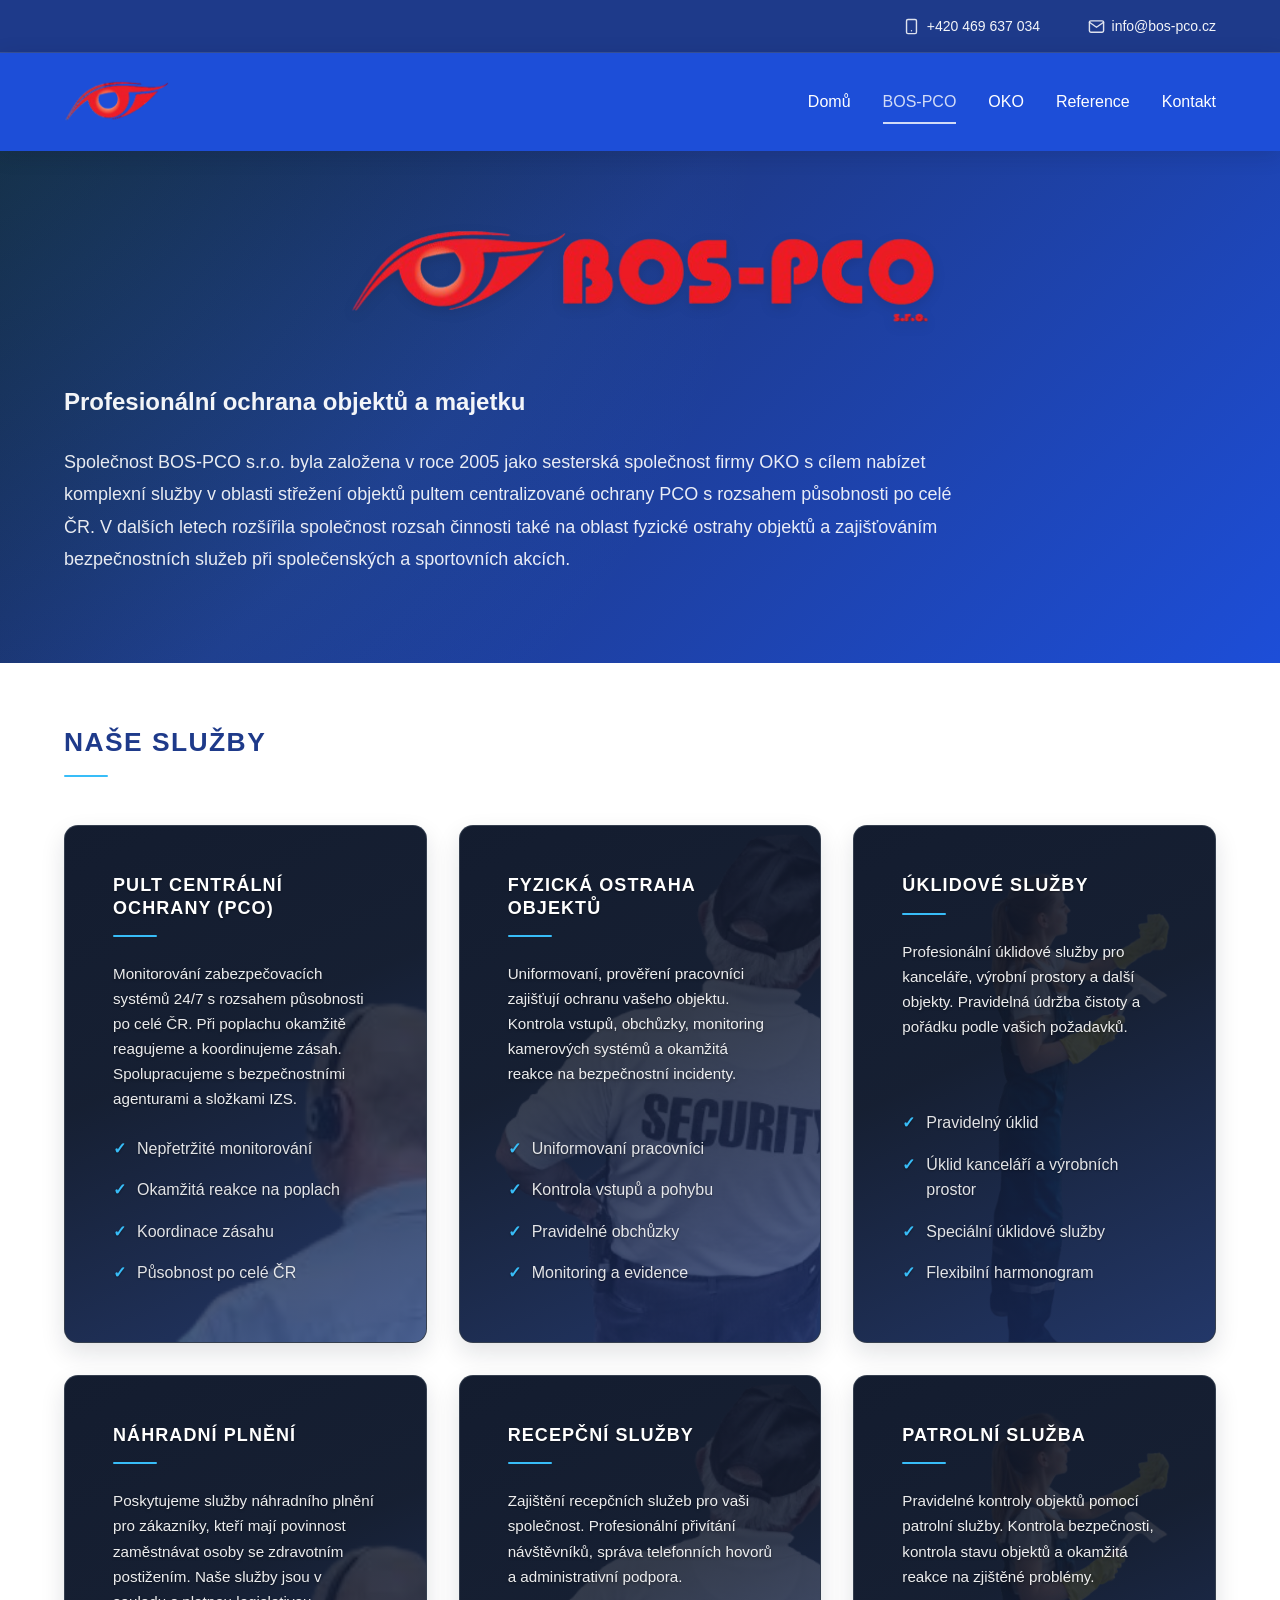
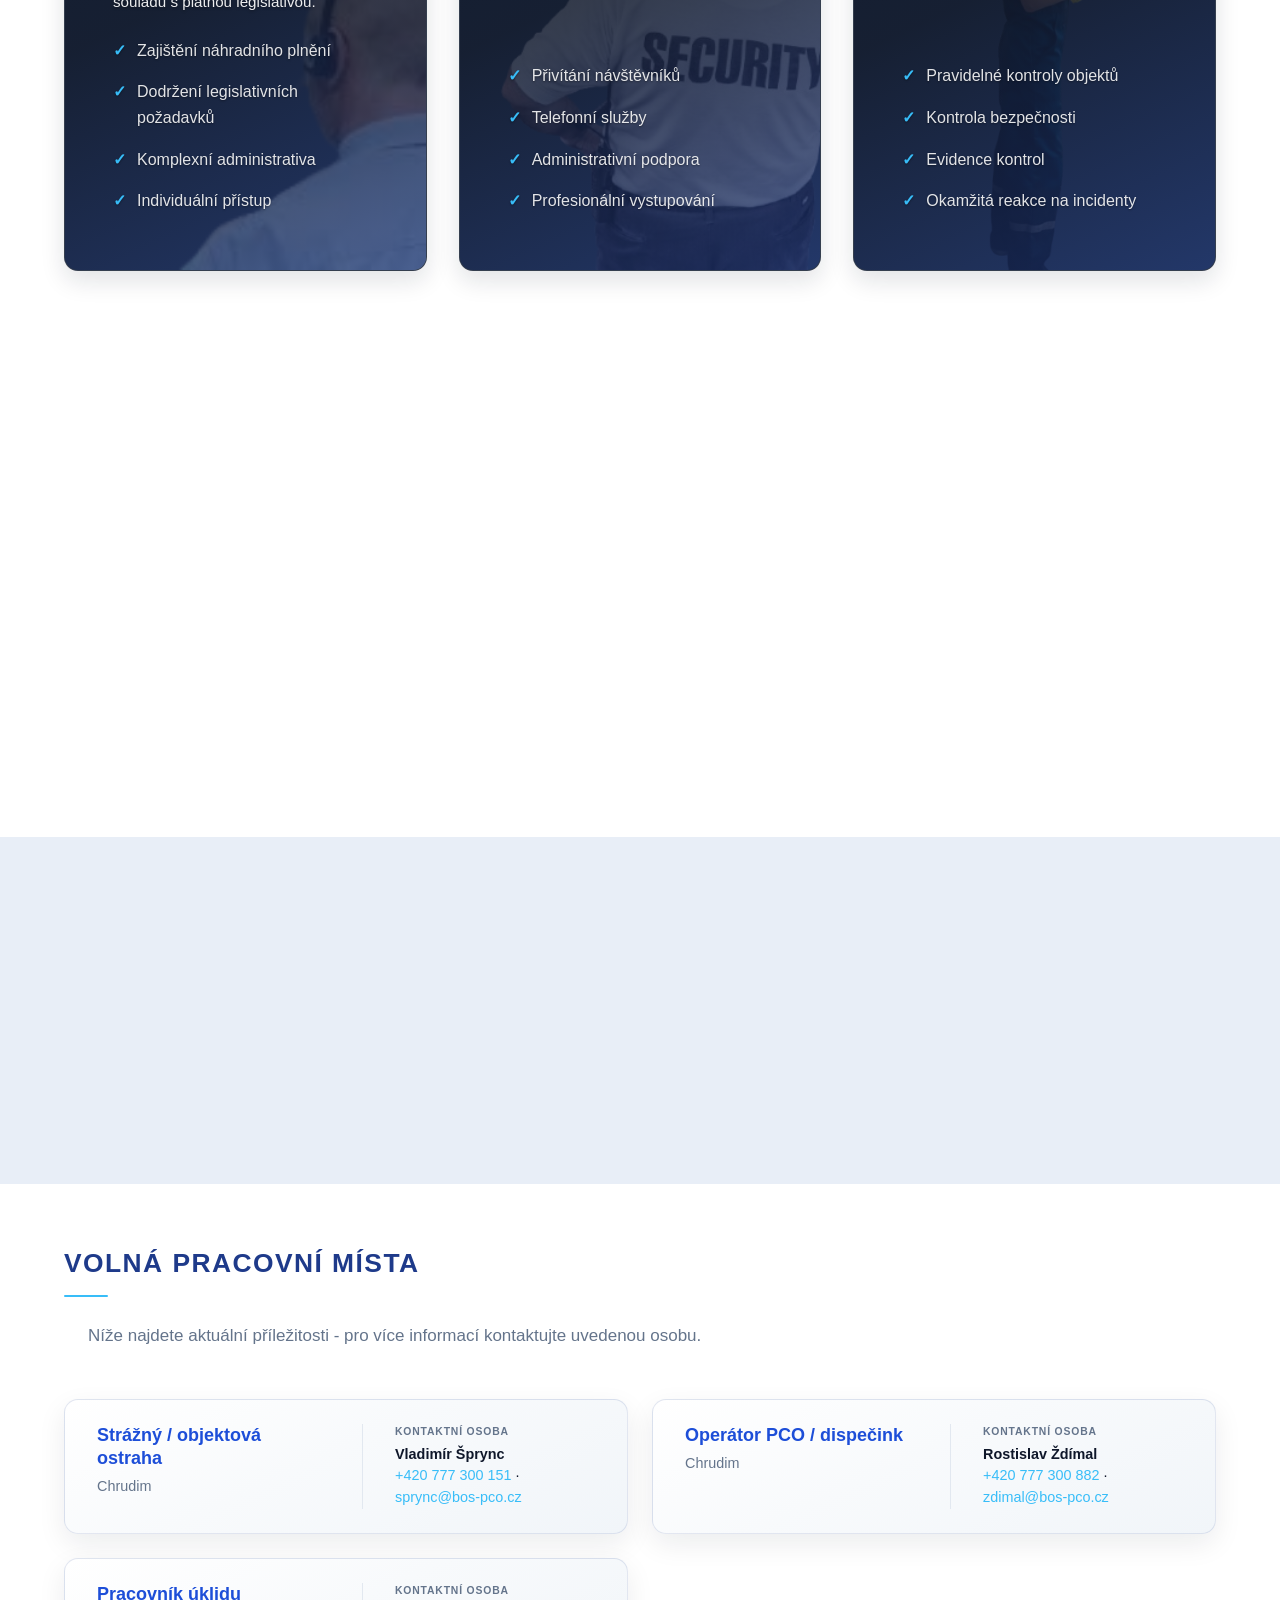
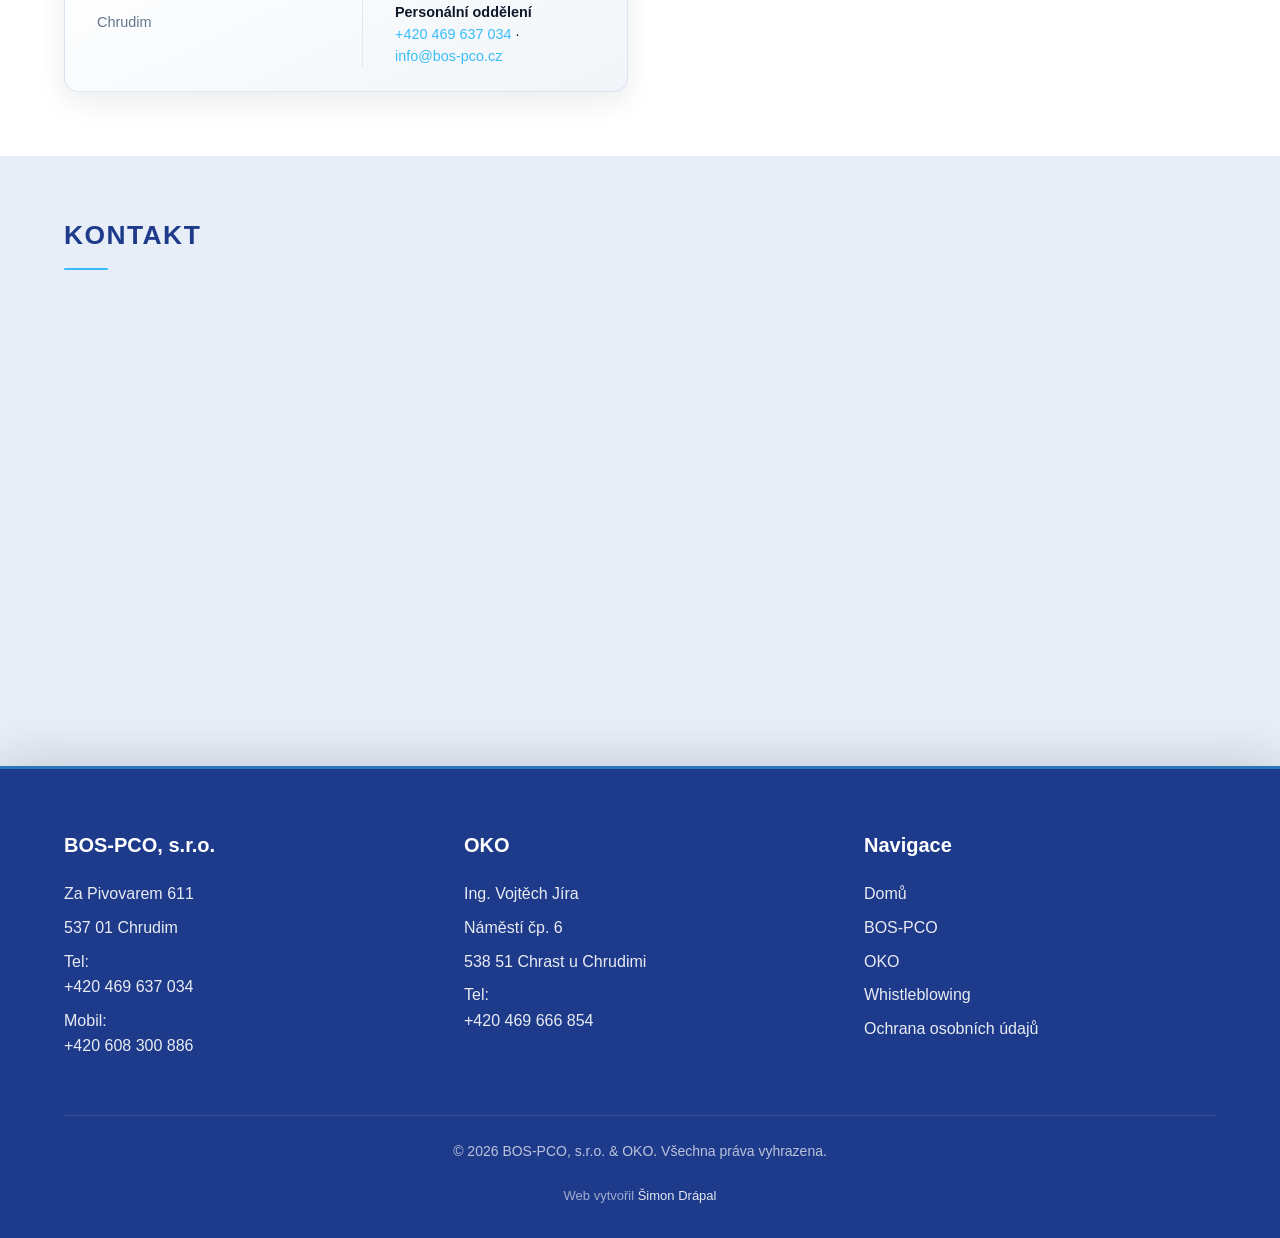
==== bos-pco.html @ f4b41d79 "hero sekce na hlavní stránce + služby s obrázky na pozadí + funkční tlačítko další u referencí + cel" ====
<!DOCTYPE html>
<html lang="cs">
<head>
    <meta charset="UTF-8">
    <meta name="viewport" content="width=device-width, initial-scale=1.0">
    <meta name="description" content="BOS-PCO poskytuje služby pultu centrální ochrany (PCO), fyzickou ostrahu objektů a komplexní zabezpečení budov. Profesionální ochrana majetku 24/7 v Chrudimi a okolí.">
    <meta name="keywords" content="pult centrální ochrany, PCO, fyzická ostraha objektů, zabezpečení budov, ochrana majetku, Chrudim, PCOnline">
    <title>BOS-PCO, s.r.o. | Pult centrální ochrany a fyzická ostraha objektů</title>
    <link rel="stylesheet" href="css/style.css">
    <style>
        /* Prevent FOUC - hide animated elements immediately */
        .service-card, .feature-card, .contact-card, .tech-item,
        .licence-card, .contact-method, .person-card, .hours-card,
        .cta-card, .teamviewer-box, .pconline-login,
        .opening-hours, .note-box, .job-card,
        h2:not(.footer h2):not(.footer-column h2),
        h3:not(.footer h3):not(.footer-column h3),
        .hero-text, .page-intro, .licence-intro, .tech-intro, .pconline-intro, .jobs-intro {
            opacity: 0;
            transform: translateY(20px);
        }
    </style>
</head>
<body class="page-bos-pco">
    <div class="top-contact-bar" id="topContactBar">
        <div class="container">
            <div class="top-contact-bar__inner">
                <a href="tel:+420469637034" class="top-contact-bar__link">
                    <svg class="top-contact-bar__svg" width="17" height="17" viewBox="0 0 24 24" fill="none" stroke="currentColor" stroke-width="2" stroke-linecap="round" stroke-linejoin="round" aria-hidden="true">
                        <rect x="5" y="2" width="14" height="20" rx="2" ry="2"/>
                        <line x1="12" y1="18" x2="12.01" y2="18"/>
                    </svg>
                    <span>+420 469 637 034</span>
                </a>
                <a href="mailto:info@bos-pco.cz" class="top-contact-bar__link">
                    <svg class="top-contact-bar__svg" width="17" height="17" viewBox="0 0 24 24" fill="none" stroke="currentColor" stroke-width="2" stroke-linecap="round" stroke-linejoin="round" aria-hidden="true">
                        <path d="M4 4h16c1.1 0 2 .9 2 2v12c0 1.1-.9 2-2 2H4c-1.1 0-2-.9-2-2V6c0-1.1.9-2 2-2z"/>
                        <polyline points="22,6 12,13 2,6"/>
                    </svg>
                    <span>info@bos-pco.cz</span>
                </a>
            </div>
        </div>
    </div>
    <header class="header">
        <div class="container">
            <div class="header-content">
                <a href="index.html" class="logo">
                    <img src="img/oko.png" alt="OKO" class="logo-img">
                    <!-- <span class="logo-text">BOS-PCO & OKO</span> -->
                </a>
                <button class="menu-toggle" aria-label="Menu" id="menuToggle">
                    <span></span>
                    <span></span>
                    <span></span>
                </button>
                <nav class="nav" id="mainNav">
                    <a href="index.html" class="nav-link">Domů</a>
                    <a href="bos-pco.html" class="nav-link active">BOS-PCO</a>
                    <a href="oko.html" class="nav-link">OKO</a>
                    <a href="reference.html" class="nav-link">Reference</a>
                    <a href="kontakt.html" class="nav-link">Kontakt</a>
                </nav>
            </div>
        </div>
    </header>

    <main>
        <section class="page-hero hero-bos">
            <div class="container">
                <div class="hero-logos">
                    <img src="img/bos_pco_logo.png" alt="BOS-PCO, s.r.o." class="hero-logo">
                </div>
                <p class="page-subtitle">Profesionální ochrana objektů a majetku</p>
                <p class="page-intro">
                    Společnost BOS-PCO s.r.o. byla založena v roce 2005 jako sesterská 
                    společnost firmy OKO s cílem nabízet komplexní služby v oblasti střežení 
                    objektů pultem centralizované ochrany PCO s rozsahem působnosti po celé ČR. 
                    V dalších letech rozšířila společnost rozsah činnosti také na oblast fyzické 
                    ostrahy objektů a zajišťováním bezpečnostních služeb při společenských 
                    a sportovních akcích.
                </p>
            </div>
        </section>

        <section class="services-section">
            <div class="container">
                <h2>Naše služby</h2>
                <!-- Pozadí karet: vložte fotky do img/services/ podle názvů v background-image u .service-card__photo-slot -->
                <div class="services-grid">
                    <article class="service-card service-card--photo">
                        <div class="service-card__photo-slot" aria-hidden="true" style="background-image: url('img/services/pco_2.png');"></div>
                        <h3>Pult centrální ochrany (PCO)</h3>
                        <p>
                            Monitorování zabezpečovacích systémů 24/7 s rozsahem působnosti 
                            po celé ČR. Při poplachu okamžitě reagujeme a koordinujeme zásah. 
                            Spolupracujeme s bezpečnostními agenturami a složkami IZS.
                        </p>
                        <ul>
                            <li>Nepřetržité monitorování</li>
                            <li>Okamžitá reakce na poplach</li>
                            <li>Koordinace zásahu</li>
                            <li>Působnost po celé ČR</li>
                        </ul>
                    </article>

                    <article class="service-card service-card--photo">
                        <div class="service-card__photo-slot" aria-hidden="true" style="background-image: url('img/services/security_2.png');"></div>
                        <h3>Fyzická ostraha objektů</h3>
                        <p>
                            Uniformovaní, prověření pracovníci zajišťují ochranu vašeho 
                            objektu. Kontrola vstupů, obchůzky, monitoring kamerových systémů 
                            a okamžitá reakce na bezpečnostní incidenty.
                        </p>
                        <ul>
                            <li>Uniformovaní pracovníci</li>
                            <li>Kontrola vstupů a pohybu</li>
                            <li>Pravidelné obchůzky</li>
                            <li>Monitoring a evidence</li>
                        </ul>
                    </article>

                    <article class="service-card service-card--photo">
                        <div class="service-card__photo-slot" aria-hidden="true" style="background-image: url('img/services/uklid.png');"></div>
                        <h3>Úklidové služby</h3>
                        <p>
                            Profesionální úklidové služby pro kanceláře, výrobní prostory 
                            a další objekty. Pravidelná údržba čistoty a pořádku podle 
                            vašich požadavků.
                        </p>
                        <ul>
                            <li>Pravidelný úklid</li>
                            <li>Úklid kanceláří a výrobních prostor</li>
                            <li>Speciální úklidové služby</li>
                            <li>Flexibilní harmonogram</li>
                        </ul>
                    </article>

                    <article class="service-card service-card--photo">
                        <div class="service-card__photo-slot" aria-hidden="true" style="background-image: url('img/services/pco_2.png');"></div>
                        <h3>Náhradní plnění</h3>
                        <p>
                            Poskytujeme služby náhradního plnění pro zákazníky, kteří mají 
                            povinnost zaměstnávat osoby se zdravotním postižením. Naše služby 
                            jsou v souladu s platnou legislativou.
                        </p>
                        <ul>
                            <li>Zajištění náhradního plnění</li>
                            <li>Dodržení legislativních požadavků</li>
                            <li>Komplexní administrativa</li>
                            <li>Individuální přístup</li>
                        </ul>
                    </article>


                    <article class="service-card service-card--photo">
                        <div class="service-card__photo-slot" aria-hidden="true" style="background-image: url('img/services/security_2.png');"></div>
                        <h3>Recepční služby</h3>
                        <p>
                            Zajištění recepčních služeb pro vaši společnost. Profesionální 
                            přivítání návštěvníků, správa telefonních hovorů a administrativní 
                            podpora.
                        </p>
                        <ul>
                            <li>Přivítání návštěvníků</li>
                            <li>Telefonní služby</li>
                            <li>Administrativní podpora</li>
                            <li>Profesionální vystupování</li>
                        </ul>
                    </article>

                    <article class="service-card service-card--photo">
                        <div class="service-card__photo-slot" aria-hidden="true" style="background-image: url('img/services/uklid.png');"></div>
                        <h3>Patrolní služba</h3>
                        <p>
                            Pravidelné kontroly objektů pomocí patrolní služby. Kontrola 
                            bezpečnosti, kontrola stavu objektů a okamžitá reakce na 
                            zjištěné problémy.
                        </p>
                        <ul>
                            <li>Pravidelné kontroly objektů</li>
                            <li>Kontrola bezpečnosti</li>
                            <li>Evidence kontrol</li>
                            <li>Okamžitá reakce na incidenty</li>
                        </ul>
                    </article>

                    <article class="service-card service-card--photo">
                        <div class="service-card__photo-slot" aria-hidden="true" style="background-image: url('img/services/pco_2.png');"></div>
                        <h3>Zabezpečení akcí</h3>
                        <p>
                            Zajišťování bezpečnostních služeb při společenských, sportovních 
                            a jiných akcích. Profesionální ochrana účastníků a zajištění 
                            bezpečného průběhu akce.
                        </p>
                        <ul>
                            <li>Společenské akce</li>
                            <li>Sportovní akce</li>
                            <li>Kontrola vstupů</li>
                            <li>Koordinace s organizátory</li>
                        </ul>
                    </article>
                </div>
            </div>
        </section>

        <section class="pconline-section pconline-section--compact">
            <div class="container">
                <div class="pconline-content">
                    <h2>PCOnline</h2>
                    <p class="pconline-intro">
                        Pro smluvní klienty nabízíme webový přístup ke stavu objektu a historii událostí.
                        Přístupové údaje vám zřídíme na vyžádání.
                    </p>

                    <div class="pconline-login">
                        <div class="login-button-wrapper">
                            <a href="https://www.simsweb.eu/simsweb/BOS" target="_blank" rel="noopener noreferrer" class="login-btn">
                                <span class="login-icon">🔐</span>
                                <span class="login-text">
                                    <strong>Přihlásit se do PCOnline</strong>
                                    <small>Webová aplikace</small>
                                </span>
                            </a>
                        </div>
                    </div>
                </div>
            </div>
        </section>

        <section class="jobs-section" id="volna-mista">
            <div class="container">
                <h2>Volná pracovní místa</h2>
                <p class="jobs-intro">
                    Níže najdete aktuální příležitosti - pro více informací kontaktujte uvedenou osobu.
                </p>
                <div class="jobs-grid">
                    <article class="job-card">
                        <div class="job-card__split">
                            <div class="job-card__cell job-card__cell--title">
                                <h3>Strážný / objektová ostraha</h3>
                                <p class="job-card__location">Chrudim</p>
                            </div>
                            <div class="job-card__cell job-card__cell--contact">
                                <span class="job-label">Kontaktní osoba</span>
                                <div class="job-value job-value--compact">
                                    <span class="job-contact-name">Vladimír Šprync</span><br>
                                    <a href="tel:+420777300151">+420 777 300 151</a> · <a href="mailto:sprync@bos-pco.cz">sprync@bos-pco.cz</a>
                                </div>
                            </div>
                        </div>
                    </article>
                    <article class="job-card">
                        <div class="job-card__split">
                            <div class="job-card__cell job-card__cell--title">
                                <h3>Operátor PCO / dispečink</h3>
                                <p class="job-card__location">Chrudim</p>
                            </div>
                            <div class="job-card__cell job-card__cell--contact">
                                <span class="job-label">Kontaktní osoba</span>
                                <div class="job-value job-value--compact">
                                    <span class="job-contact-name">Rostislav Ždímal</span><br>
                                    <a href="tel:+420777300882">+420 777 300 882</a> · <a href="mailto:zdimal@bos-pco.cz">zdimal@bos-pco.cz</a>
                                </div>
                            </div>
                        </div>
                    </article>
                    <article class="job-card">
                        <div class="job-card__split">
                            <div class="job-card__cell job-card__cell--title">
                                <h3>Pracovník úklidu</h3>
                                <p class="job-card__location">Chrudim</p>
                            </div>
                            <div class="job-card__cell job-card__cell--contact">
                                <span class="job-label">Kontaktní osoba</span>
                                <div class="job-value job-value--compact">
                                    <span class="job-contact-name">Personální oddělení</span><br>
                                    <a href="tel:+420469637034">+420 469 637 034</a> · <a href="mailto:info@bos-pco.cz">info@bos-pco.cz</a>
                                </div>
                            </div>
                        </div>
                    </article>
                </div>
            </div>
        </section>

        <section class="contact-section contact-section--alt-bg">
            <div class="container">
                <h2>Kontakt</h2>
                <div class="contact-grid">
                    <div class="contact-card">
                        <h3>BOS-PCO, s.r.o.</h3>
                        <p>Za Pivovarem 611</p>
                        <p>537 01 Chrudim</p>
                        <p><strong>Telefon:</strong> <a href="tel:+420469637034">+420 469 637 034</a></p>
                        <p><strong>Mobil:</strong> <a href="tel:+420608300886">+420 608 300 886</a></p>
                        <p><strong>Email:</strong> <a href="mailto:info@bos-pco.cz">info@bos-pco.cz</a></p>
                        <p><strong>IČO:</strong> 274 20 201</p>
                    </div>
                </div>
            </div>
        </section>
    </main>

    <footer class="footer">
        <div class="container">
            <div class="footer-content">
                <div class="footer-column">
                    <h3>BOS-PCO, s.r.o.</h3>
                    <p>Za Pivovarem 611</p>
                    <p>537 01 Chrudim</p>
                    <p>Tel: <a href="tel:+420469637034">+420 469 637 034</a></p>
                    <p>Mobil: <a href="tel:+420608300886">+420 608 300 886</a></p>
                </div>
                <div class="footer-column">
                    <h3>OKO</h3>
                    <p>Ing. Vojtěch Jíra</p>
                    <p>Náměstí čp. 6</p>
                    <p>538 51 Chrast u Chrudimi</p>
                    <p>Tel: <a href="tel:+420469666854">+420 469 666 854</a></p>
                </div>
                <div class="footer-column">
                    <h3>Navigace</h3>
                    <a href="index.html">Domů</a>
                    <a href="bos-pco.html">BOS-PCO</a>
                    <a href="oko.html">OKO</a>
                    <a href="whistleblowing.html">Whistleblowing</a>
                    <a href="ochrana-osobnich-udaju.html">Ochrana osobních údajů</a>
                </div>
            </div>
            <div class="footer-bottom">
                <p>&copy; <span id="currentYear"></span> BOS-PCO, s.r.o. & OKO. Všechna práva vyhrazena.</p>
                <p class="footer-credit">Web vytvořil <a href="https://www.linkedin.com/in/%C5%A1imon-dr%C3%A1pal-34b840349/" class="footer-credit-name" target="_blank" rel="noopener noreferrer">Šimon Drápal</a></p>
            </div>
        </div>
    </footer>

    <script src="js/main.js"></script>
</body>
</html>
---- css/style.css ----
/* ============================================
   CSS Variables
   ============================================ */
:root {
    /* Modernizovaná barevná paleta – modrá zůstává dominantní */
    --color-primary: #1d4ed8;        /* sytější moderní modrá */
    --color-primary-dark: #1e3a8a;   /* tmavší námořnická */
    --color-secondary: #38bdf8;      /* světlejší akcentní modrá */
    --color-accent: #ec2023;
    --color-accent-dark: #c81d20;

    --color-text: #0f172a;
    --color-text-light: #64748b;
    --color-bg: #ffffff;
    --color-bg-light: #e8eef7;       /* břidlicově modré sekce – ladí s kartami služeb */
    --color-border: #e2e8f0;
    /* Jednotný „editorial“ styl karet (jako služby BOS-PCO / OKO) */
    --card-border: 1px solid rgba(30, 58, 138, 0.12);
    --card-border-hover: rgba(56, 189, 248, 0.4);
    --card-surface: linear-gradient(155deg, #ffffff 0%, #f8fafc 45%, #f1f5f9 100%);
    --card-shadow: 0 10px 28px rgba(15, 23, 42, 0.08);
    --card-shadow-hover: 0 16px 40px rgba(15, 23, 42, 0.12);

    --max-width: 1200px;
    --spacing-xs: 0.5rem;
    --spacing-sm: 1rem;
    --spacing-md: 1.5rem;
    --spacing-lg: 2rem;
    --spacing-xl: 3rem;
    --spacing-2xl: 4rem;

    /* Víc „soft“ zaoblení pro modernější vzhled karet a tlačítek */
    --border-radius: 14px;

    --shadow-sm: 0 1px 2px 0 rgba(15, 23, 42, 0.04);
    --shadow-md: 0 4px 12px rgba(15, 23, 42, 0.08);
    --shadow-lg: 0 10px 24px rgba(15, 23, 42, 0.12);
    --shadow-xl: 0 18px 40px rgba(15, 23, 42, 0.18);
    --shadow-2xl: 0 24px 60px rgba(15, 23, 42, 0.22);

    --transition: all 0.3s cubic-bezier(0.4, 0, 0.2, 1);
    --transition-slow: all 0.5s cubic-bezier(0.4, 0, 0.2, 1);
}

/* ============================================
   Reset & Base Styles
   ============================================ */
* {
    margin: 0;
    padding: 0;
    box-sizing: border-box;
}

html {
    scroll-behavior: smooth;
    font-size: 16px;
}

body {
    font-family: -apple-system, BlinkMacSystemFont, 'Segoe UI', 'Roboto', 'Oxygen',
        'Ubuntu', 'Cantarell', 'Fira Sans', 'Droid Sans', 'Helvetica Neue',
        sans-serif;
    -webkit-font-smoothing: antialiased;
    -moz-osx-font-smoothing: grayscale;
    color: var(--color-text);
    background-color: #f1f5f9;
    line-height: 1.6;
}

/* ============================================
   Typography
   ============================================ */
h1, h2, h3, h4, h5, h6 {
    font-weight: 700;
    line-height: 1.2;
    color: var(--color-primary);
    margin-bottom: var(--spacing-md);
}

h2, h3 {
    opacity: 0;
    transform: translateY(20px);
}

h2.animate-in,
h3.animate-in {
    opacity: 1;
    transform: translateY(0);
}

/* Footer elements should always be visible */
.footer h2,
.footer h3,
.footer-column h2,
.footer-column h3 {
    opacity: 1;
    transform: none;
}

h1 {
    font-size: 2.5rem;
}

h2 {
    font-size: 2rem;
}

/* Nadpisy sekcí v main – stejný jazyk jako karty služeb (uppercase + modrá čára) */
main section > .container > h2,
.pconline-section .pconline-content > h2 {
    font-size: 1.65rem;
    font-weight: 700;
    letter-spacing: 0.055em;
    text-transform: uppercase;
    color: var(--color-primary-dark);
    line-height: 1.2;
    margin-bottom: var(--spacing-md);
}

main section > .container > h2::after,
.pconline-section .pconline-content > h2::after {
    content: "";
    display: block;
    width: 2.75rem;
    height: 2px;
    margin-top: var(--spacing-sm);
    background: var(--color-secondary);
    border-radius: 1px;
}

@media (max-width: 600px) {
    main section > .container > h2,
    .pconline-section .pconline-content > h2 {
        font-size: 1.35rem;
        letter-spacing: 0.045em;
    }
}

h3 {
    font-size: 1.5rem;
}

h4 {
    font-size: 1.25rem;
}

p {
    margin-bottom: var(--spacing-md);
}

a {
    color: var(--color-primary);
    text-decoration: none;
    transition: var(--transition);
}

a:hover {
    color: var(--color-secondary);
}

ul {
    list-style: none;
}

/* ============================================
   Container
   ============================================ */
.container {
    max-width: var(--max-width);
    margin: 0 auto;
    padding: 0 var(--spacing-md);
}

/* ============================================
   Top contact bar (nad hlavičkou, skryje se při scrollu)
   ============================================ */
.top-contact-bar {
    background-color: var(--color-primary-dark);
    color: rgba(255, 255, 255, 0.95);
    font-size: 0.875rem;
    overflow: hidden;
    max-height: 7rem;
    padding: 15px 0;
    border-bottom: 1px solid rgba(255, 255, 255, 0.12);
    transition:
        max-height 0.35s ease,
        opacity 0.28s ease,
        padding 0.35s ease,
        border-width 0s linear 0.35s;
}

.top-contact-bar--hidden {
    max-height: 0;
    padding-top: 0;
    padding-bottom: 0;
    opacity: 0;
    pointer-events: none;
    border-bottom-width: 0;
}

.top-contact-bar__inner {
    display: flex;
    flex-wrap: wrap;
    justify-content: flex-end;
    align-items: center;
    gap: var(--spacing-sm) var(--spacing-xl);
}

.top-contact-bar__link {
    display: inline-flex;
    align-items: center;
    gap: 0.4rem;
    color: inherit;
    text-decoration: none;
    font-weight: 500;
    white-space: nowrap;
    transition: opacity 0.2s ease;
}

.top-contact-bar__link:hover {
    opacity: 0.88;
    color: #fff;
}

.top-contact-bar__svg {
    flex-shrink: 0;
    opacity: 0.9;
}

/* ============================================
   Header
   ============================================ */
.header {
    background-color: var(--color-primary);
    color: white;
    padding: var(--spacing-md) 0;
    position: sticky;
    top: 0;
    z-index: 100;
    box-shadow: 0 4px 20px rgba(15, 23, 42, 0.15);
}

.header-content {
    display: flex;
    justify-content: space-between;
    align-items: center;
}

.logo {
    font-size: 1.25rem;
    font-weight: 700;
    color: white;
    text-decoration: none;
    display: flex;
    align-items: center;
    gap: var(--spacing-sm);
}

.logo-img {
    height: 50px;
    width: auto;
    object-fit: contain;
    transform-origin: center center;
    transition: transform 0.25s ease;
}

.logo:hover .logo-img,
.logo:focus-visible .logo-img {
    transform: scale(1.08);
}

.logo-text {
    display: block;
    font-size: 1rem;
}

@media (max-width: 768px) {
    .logo-img {
        height: 40px;
    }
    
    .logo-text {
        font-size: 0.875rem;
    }
}

.menu-toggle {
    display: none;
    flex-direction: column;
    background: none;
    border: none;
    cursor: pointer;
    padding: var(--spacing-xs);
    gap: 4px;
}

.menu-toggle span {
    width: 25px;
    height: 3px;
    background-color: white;
    transition: var(--transition);
}

.nav {
    display: flex;
    gap: var(--spacing-lg);
    align-items: center;
}

.nav-link {
    color: white;
    font-weight: 500;
    padding: var(--spacing-xs) 0;
    /* Rezerva místa pro podtržení – při hoveru se nemění výška řádku */
    border-bottom: 2px solid transparent;
    transition:
        opacity 0.2s ease,
        border-color 0.2s ease;
}

.nav-link:hover,
.nav-link.active {
    opacity: 0.8;
    border-bottom-color: white;
}

/* ============================================
   Hero Sections
   ============================================ */
.hero {
    background: radial-gradient(circle at top left, rgba(56, 189, 248, 0.16), transparent 55%),
                linear-gradient(135deg, #0f172a 0%, var(--color-primary-dark) 40%, var(--color-primary) 100%);
    color: white;
    padding: var(--spacing-2xl) 0;
    text-align: center;
}

/* Úvodní stránka: text vlevo, kamera vpravo „levituje“ */
.hero--with-visual {
    text-align: left;
    overflow: hidden;
}

.hero-layout {
    display: grid;
    grid-template-columns: minmax(0, 1fr) minmax(200px, 40%);
    gap: var(--spacing-xl) var(--spacing-2xl);
    align-items: center;
}

.hero-copy {
    text-align: left;
    max-width: 38rem;
}

.hero--with-visual h1 {
    margin-bottom: var(--spacing-md);
}

@keyframes hero-copy-slide-in {
    from {
        opacity: 0;
        transform: translateX(-2rem);
    }

    to {
        opacity: 1;
        transform: translateX(0);
    }
}

@keyframes hero-cta-rise-in {
    from {
        opacity: 0;
        transform: translateY(1.5rem);
    }

    to {
        opacity: 1;
        transform: translateY(0);
    }
}

/* Úvodní stránka: nadpis a perex přijedou zleva (perex s prodlevou) */
.hero--with-visual .hero-copy > h1 {
    animation: hero-copy-slide-in 0.65s cubic-bezier(0.22, 1, 0.36, 1) forwards;
    animation-delay: 0.25s;
}

.hero-copy > h1::after {
    content: "";
    display: block;
    width: 3rem;
    height: 2px;
    margin: var(--spacing-md) 0 0 0;
    background: var(--color-secondary);
    border-radius: 1px;
}

.hero--with-visual .hero-text {
    margin-left: 0;
    margin-right: 0;
    max-width: 34rem;
    opacity: 0;
    animation: hero-copy-slide-in 0.65s cubic-bezier(0.22, 1, 0.36, 1) forwards;
    animation-delay: 0.7s;
}

.hero--with-visual .hero-cta-grid {
    display: grid;
    /* Vedle sebe i v užším sloupci (min 340px z .cta-grid by je skládal pod sebe) */
    grid-template-columns: repeat(2, minmax(0, 1fr));
    gap: var(--spacing-md);
    margin-left: 0;
    margin-right: 0;
    margin-top: var(--spacing-xl);
    max-width: 100%;
}

/* Stejný čas jako nadpis, vstup zespoda (scroll animace na indexu vypnutá v JS) */
.hero--with-visual .hero-cta-grid .cta-card {
    opacity: 0;
    animation: hero-cta-rise-in 0.65s cubic-bezier(0.22, 1, 0.36, 1) forwards;
    animation-delay: 0.25s;
}

/* Karty v hero: kompaktní, o kousek větší než min. varianta */
.hero--with-visual .cta-card {
    padding: calc(var(--spacing-sm) + 4px) calc(var(--spacing-md) + 4px);
}

.hero--with-visual .cta-content {
    min-height: 0;
    gap: 0.4rem;
}

.hero--with-visual .cta-logo {
    max-height: 82px;
    margin-bottom: 0.35rem;
}

.hero--with-visual .cta-description {
    font-size: 1rem;
    line-height: 1.4;
}

.hero-visual {
    display: flex;
    justify-content: center;
    align-items: center;
    padding: var(--spacing-sm);
    pointer-events: none;
}

.hero-visual__img {
    width: 100%;
    max-width: min(400px, 100%);
    height: auto;
    object-fit: contain;
    filter: drop-shadow(0 28px 56px rgba(0, 0, 0, 0.4))
        drop-shadow(0 12px 32px rgba(56, 189, 248, 0.18));
    animation: hero-visual-float 5s ease-in-out infinite;
}

@keyframes hero-visual-float {
    0%,
    100% {
        transform: translateY(0);
    }

    50% {
        transform: translateY(-14px);
    }
}

@media (prefers-reduced-motion: reduce) {
    .hero-visual__img {
        animation: none;
    }

    .hero--with-visual .hero-copy > h1,
    .hero--with-visual .hero-text,
    .hero--with-visual .hero-cta-grid .cta-card {
        animation: none;
        opacity: 1;
        transform: none;
    }
}

@media (max-width: 960px) {
    .hero-layout {
        grid-template-columns: 1fr;
        gap: var(--spacing-lg);
    }

    .hero-copy {
        max-width: none;
        text-align: center;
    }

    .hero-copy > h1::after {
        margin-left: auto;
        margin-right: auto;
    }

    .hero--with-visual .hero-text {
        margin-left: auto;
        margin-right: auto;
        max-width: 36rem;
    }

    .hero--with-visual .hero-cta-grid {
        margin-left: auto;
        margin-right: auto;
    }

    .hero-visual {
        max-width: 300px;
        margin: var(--spacing-md) auto 0;
    }
}

.hero-cta-grid {
    margin-top: var(--spacing-2xl);
    max-width: 1000px;
    margin-left: auto;
    margin-right: auto;
}

.hero-logos {
    display: flex;
    justify-content: center;
    align-items: center;
    gap: var(--spacing-xl);
    margin-bottom: var(--spacing-xl);
    flex-wrap: wrap;
}

.hero-logo {
    height: 120px;
    width: auto;
    object-fit: contain;
    filter: drop-shadow(0 4px 6px rgba(0, 0, 0, 0.1));
}

.hero h1 {
    color: white;
    font-size: 3rem;
    margin-bottom: var(--spacing-md);
}

.hero .container > h1::after {
    content: "";
    display: block;
    width: 3rem;
    height: 2px;
    margin: var(--spacing-md) auto 0;
    background: var(--color-secondary);
    border-radius: 1px;
}

.hero-text {
    font-size: 1.25rem;
    max-width: 800px;
    margin: 0 auto;
    color: rgba(255, 255, 255, 0.95);
    line-height: 1.8;
    opacity: 0;
    transform: translateY(20px);
}

.hero-text.animate-in {
    opacity: 1;
    transform: translateY(0);
}

@media (max-width: 768px) {
    .hero-logo {
        height: 80px;
    }
    
    .hero-logos {
        gap: var(--spacing-md);
    }
}

.page-hero {
    padding: var(--spacing-2xl) 0;
    color: white;
    background:
        radial-gradient(circle at top left, rgba(56, 189, 248, 0.16), transparent 55%),
        linear-gradient(135deg, #0f172a 0%, var(--color-primary-dark) 40%, var(--color-primary) 100%);
}

.hero-bos {
    background:
        radial-gradient(circle at top left, rgba(56, 189, 248, 0.16), transparent 55%),
        linear-gradient(135deg, #0f172a 0%, var(--color-primary-dark) 40%, var(--color-primary) 100%);
}

.hero-oko {
    background:
        radial-gradient(circle at top left, rgba(56, 189, 248, 0.16), transparent 55%),
        linear-gradient(135deg, #0f172a 0%, var(--color-primary-dark) 40%, var(--color-primary) 100%);
}

.contact-hero {
    padding: var(--spacing-lg) 0;
    min-height: auto;
    background:
        radial-gradient(circle at top left, rgba(56, 189, 248, 0.16), transparent 55%),
        linear-gradient(135deg, #0f172a 0%, var(--color-primary-dark) 40%, var(--color-primary) 100%);
    text-align: center;
}

.page-hero h1 {
    color: white;
    font-size: 3rem;
    margin-bottom: var(--spacing-sm);
}

.page-hero .container > h1::after {
    content: "";
    display: block;
    width: 3rem;
    height: 2px;
    margin: var(--spacing-md) auto 0;
    background: var(--color-secondary);
    border-radius: 1px;
}

/* Reference: modrá čárka pod nadpisem vlevo (ne uprostřed kontejneru) */
.page-hero.page-hero--title-line-left .container > h1::after {
    margin: var(--spacing-md) 0 0 0;
}

.page-subtitle {
    font-size: 1.5rem;
    font-weight: 600;
    margin-bottom: var(--spacing-md);
    color: rgba(255, 255, 255, 0.95);
}

.page-intro {
    font-size: 1.125rem;
    line-height: 1.8;
    max-width: 900px;
    color: rgba(255, 255, 255, 0.9);
    opacity: 0;
    transform: translateY(20px);
}

.page-intro.animate-in {
    opacity: 1;
    transform: translateY(0);
}

/* ============================================
   CTA Section
   ============================================ */
.cta-section {
    padding: var(--spacing-2xl) 0;
    background-color: var(--color-bg-light);
}

.cta-grid {
    display: grid;
    grid-template-columns: repeat(auto-fit, minmax(340px, 1fr));
    gap: var(--spacing-xl);
    margin-top: var(--spacing-lg);
}

.cta-card {
    background: rgba(255, 255, 255, 0.15);
    backdrop-filter: blur(10px);
    border-radius: var(--border-radius);
    padding: calc(var(--spacing-lg) * 0.9);
    box-shadow: var(--shadow-md);
    transition: var(--transition-slow);
    text-decoration: none;
    color: inherit;
    display: block;
    position: relative;
    border: 1px solid rgba(255, 255, 255, 0.2);
}

.cta-card:hover {
    transform: translateY(-4px);
    box-shadow: var(--shadow-xl);
    background: rgba(255, 255, 255, 0.25);
}

.cta-content {
    text-align: center;
    display: flex;
    flex-direction: column;
    justify-content: center;
    align-items: center;
    min-height: 150px;
}

.cta-logo {
    max-width: 100%;
    height: auto;
    max-height: 120px;
    object-fit: contain;
    filter: drop-shadow(0 2px 4px rgba(0, 0, 0, 0.1));
    margin-bottom: var(--spacing-md);
}

.hero .cta-description {
    color: white;
    font-size: 1.125rem;
    font-weight: 500;
    margin: 0;
    text-align: center;
}

.cta-content h2 {
    font-size: 2rem;
    margin-bottom: var(--spacing-xs);
    color: var(--color-primary);
}

.cta-subtitle {
    font-size: 1.125rem;
    font-weight: 600;
    color: var(--color-primary);
    margin-bottom: var(--spacing-md);
}

.cta-oko .cta-subtitle {
    color: var(--color-primary);
}

.cta-description {
    color: var(--color-text);
    line-height: 1.7;
    margin-bottom: var(--spacing-md);
}

.cta-link {
    display: inline-block;
    color: var(--color-primary);
    font-weight: 600;
    margin-top: var(--spacing-sm);
}

.cta-card:hover .cta-link {
    color: var(--color-primary);
}

.cta-oko:hover .cta-link {
    color: var(--color-secondary);
}

/* ============================================
   Testimonials Section
   ============================================ */
.testimonials-section {
    padding: var(--spacing-2xl) 0;
    background-color: var(--color-bg-light);
}

.contact-section {
    padding: var(--spacing-2xl) 0;
    background-color: var(--color-bg);
}

.section-intro {
    text-align: center;
    max-width: 800px;
    margin: 0 auto var(--spacing-xl);
    color: var(--color-text-light);
    font-size: 1.125rem;
    line-height: 1.8;
}

.testimonials-grid {
    display: grid;
    grid-template-columns: repeat(auto-fit, minmax(300px, 1fr));
    gap: var(--spacing-xl);
    margin-top: var(--spacing-lg);
}

.testimonial-card {
    background: var(--card-surface);
    padding: var(--spacing-xl);
    border-radius: var(--border-radius);
    box-shadow: var(--card-shadow);
    border: var(--card-border);
    transition: var(--transition-slow);
    position: relative;
    display: flex;
    flex-direction: column;
}

/* [hidden] přebije display:flex u karet (jinak by zůstaly „díry“ v mřížce) */
.testimonial-card[hidden] {
    display: none !important;
}

.testimonial-card:hover {
    transform: translateY(-4px);
    box-shadow: var(--card-shadow-hover);
    border-color: var(--card-border-hover);
}

.testimonial-text {
    color: var(--color-text);
    line-height: 1.8;
    font-style: italic;
    margin-bottom: var(--spacing-lg);
    font-size: 1rem;
    flex-grow: 1;
}

.testimonial-footer {
    display: flex;
    justify-content: space-between;
    align-items: center;
    margin-top: auto;
    padding-top: var(--spacing-md);
    border-top: 1px solid var(--color-border);
}

.testimonial-author {
    color: var(--color-text);
    font-weight: 700;
    font-size: 1rem;
    margin: 0;
}

.testimonial-badge {
    display: inline-block;
    padding: 2px var(--spacing-sm);
    background-color: transparent;
    color: var(--color-text-light);
    border: 1px solid rgba(56, 189, 248, 0.8);
    border-radius: 999px;
    font-size: 0.75rem;
    font-weight: 500;
    white-space: nowrap;
}

.testimonials-cta {
    text-align: center;
    margin-top: var(--spacing-2xl);
}

/* Reference + „Další“: oddělení od mřížky, větší mezera po rozšíření */
.testimonials-cta.testimonials-cta--reference {
    margin-top: var(--spacing-xl);
    padding-top: var(--spacing-lg);
    transition: margin-top 0.4s ease, padding-top 0.4s ease;
}

.testimonials-cta.testimonials-cta--reference.is-expanded {
    margin-top: calc(var(--spacing-2xl) + var(--spacing-sm));
    padding-top: var(--spacing-xl);
}

/* Tlačítko „Další“ na stránce Reference – čitelnější na světlém pozadí sekce */
.testimonials-cta--reference .btn-ghost {
    min-width: 11.5rem;
    padding: 0.85rem 2.25rem;
    font-weight: 600;
    letter-spacing: 0.06em;
    color: var(--color-primary);
    background: #fff;
    border: 1px solid rgba(29, 78, 216, 0.28);
    box-shadow: var(--shadow-sm), 0 4px 20px rgba(29, 78, 216, 0.08);
}

.testimonials-cta--reference .btn-ghost:hover {
    color: #fff;
    background: linear-gradient(135deg, var(--color-primary) 0%, var(--color-primary-dark) 100%);
    border-color: transparent;
    box-shadow: 0 10px 28px rgba(29, 78, 216, 0.35);
    transform: translateY(-2px);
}

.testimonials-cta--reference .btn-ghost:active {
    transform: translateY(0);
    box-shadow: 0 4px 14px rgba(29, 78, 216, 0.25);
}

.testimonials-cta--reference .btn-ghost:focus-visible {
    outline: 2px solid var(--color-secondary);
    outline-offset: 3px;
}

.btn-primary {
    display: inline-block;
    padding: var(--spacing-md) var(--spacing-xl);
    background-color: var(--color-primary);
    color: white;
    border-radius: var(--border-radius);
    font-weight: 600;
    text-decoration: none;
    transition: var(--transition);
    box-shadow: 0 4px 14px rgba(29, 78, 216, 0.35);
}

.btn-primary:hover {
    background-color: var(--color-primary-dark);
    transform: translateY(-2px);
    box-shadow: var(--shadow-lg);
}

/* Menší varianta tlačítka v sekci Reference na homepage */
.testimonials-section .btn-primary {
    padding: var(--spacing-sm) var(--spacing-lg);
    font-size: 0.95rem;
}

/* Modernější varianta tlačítka pro stránku reference */
.btn-ghost {
    display: inline-flex;
    align-items: center;
    justify-content: center;
    padding: calc(var(--spacing-sm) + 2px) var(--spacing-xl);
    background-color: transparent;
    color: var(--color-primary);
    border-radius: 999px;
    border: 1px solid rgba(30, 64, 175, 0.3);
    font-weight: 500;
    font-size: 0.95rem;
    letter-spacing: 0.02em;
    text-transform: uppercase;
    text-decoration: none;
    cursor: pointer;
    transition: background-color 0.2s ease, color 0.2s ease, box-shadow 0.2s ease, transform 0.2s ease;
    box-shadow: 0 0 0 0 rgba(30, 64, 175, 0.0);
}

.btn-ghost:hover {
    background-color: rgba(30, 64, 175, 0.06);
    box-shadow: 0 10px 25px rgba(15, 23, 42, 0.15);
    transform: translateY(-1px);
}

.btn-ghost:active {
    transform: translateY(0);
    box-shadow: 0 4px 12px rgba(15, 23, 42, 0.18);
}

.btn-ghost[hidden] {
    display: none !important;
}

/* ============================================
   Features Section
   ============================================ */
.features-section {
    padding: var(--spacing-2xl) 0;
    background-color: var(--color-bg);
}

.features-grid {
    display: grid;
    grid-template-columns: repeat(auto-fit, minmax(250px, 1fr));
    gap: var(--spacing-xl);
    margin-top: var(--spacing-xl);
}

.feature-card {
    padding: var(--spacing-lg);
    background: var(--card-surface);
    border-radius: var(--border-radius);
    box-shadow: var(--card-shadow);
    border: var(--card-border);
    transition: var(--transition-slow);
    position: relative;
}

.feature-card:hover {
    transform: translateY(-4px);
    box-shadow: var(--card-shadow-hover);
    border-color: var(--card-border-hover);
}

.feature-card h3 {
    font-size: 1.25rem;
    margin-bottom: var(--spacing-sm);
    transition: var(--transition);
}

.feature-card:hover h3 {
    color: var(--color-secondary);
}

.feature-card p {
    color: var(--color-text-light);
    line-height: 1.7;
}

/* ============================================
   Services Section
   ============================================ */
.services-section {
    padding: var(--spacing-2xl) 0;
    background-color: var(--color-bg);
}

.services-grid {
    display: grid;
    grid-template-columns: repeat(auto-fit, minmax(300px, 1fr));
    gap: var(--spacing-xl);
    margin-top: var(--spacing-xl);
}

.service-card {
    background: var(--card-surface);
    padding: var(--spacing-xl);
    border-radius: var(--border-radius);
    box-shadow: var(--card-shadow);
    border: var(--card-border);
    transition: var(--transition-slow);
    position: relative;
}

.service-card:hover {
    transform: translateY(-4px);
    box-shadow: var(--card-shadow-hover);
    border-color: var(--card-border-hover);
}

.service-oko:hover h3 {
    color: var(--color-secondary);
}

.service-card h3 {
    color: var(--color-primary);
    margin-bottom: var(--spacing-md);
    font-size: 1.5rem;
    transition: var(--transition);
}

.service-card:hover h3 {
    color: var(--color-secondary);
}

.service-card p {
    color: var(--color-text);
    line-height: 1.7;
    margin-bottom: var(--spacing-md);
}

.service-card ul {
    list-style: none;
    padding: 0;
}

.service-card ul li {
    padding: var(--spacing-xs) 0;
    padding-left: var(--spacing-md);
    position: relative;
    color: var(--color-text-light);
}

.service-card ul li::before {
    content: '✓';
    position: absolute;
    left: 0;
    color: var(--color-secondary);
    font-weight: bold;
}

.service-oko ul li::before {
    color: var(--color-secondary);
}

/* BOS-PCO + OKO – služby s fotkou: přes celou kartu, překryv, světlý text, stejný vzhled */
.page-bos-pco .services-grid,
.page-oko .services-grid {
    grid-template-columns: repeat(3, minmax(0, 1fr));
    gap: var(--spacing-lg);
}

@media (max-width: 1100px) {
    .page-bos-pco .services-grid,
    .page-oko .services-grid {
        grid-template-columns: repeat(2, minmax(0, 1fr));
    }
}

@media (max-width: 600px) {
    .page-bos-pco .services-grid,
    .page-oko .services-grid {
        grid-template-columns: 1fr;
    }
}

.page-bos-pco .service-card--photo,
.page-oko .service-card--photo {
    background: #1e293b;
    overflow: hidden;
    isolation: isolate;
    border: 1px solid rgba(255, 255, 255, 0.1);
    box-shadow: var(--shadow-lg);
    min-height: 320px;
    display: flex;
    flex-direction: column;
}

.page-bos-pco .service-card__photo-slot,
.page-oko .service-card__photo-slot {
    position: absolute;
    inset: 0;
    z-index: 0;
    background-color: #334155;
    background-size: cover;
    background-position: center;
    background-repeat: no-repeat;
    transform: scale(1);
    opacity: 0.52;
    transition:
        opacity 0.55s cubic-bezier(0.4, 0, 0.2, 1),
        transform 0.65s cubic-bezier(0.4, 0, 0.2, 1);
}

.page-bos-pco .service-card--photo::after,
.page-oko .service-card--photo::after {
    content: "";
    position: absolute;
    inset: 0;
    z-index: 1;
    pointer-events: none;
    /* Střední tón: čitelný text, ne „vybledlé“ karty */
    background: linear-gradient(
        155deg,
        rgba(15, 23, 42, 0.82) 0%,
        rgba(15, 23, 42, 0.72) 42%,
        rgba(30, 58, 138, 0.5) 100%
    );
    opacity: 1;
    transition: opacity 0.55s cubic-bezier(0.4, 0, 0.2, 1);
}

.page-bos-pco .service-card--photo > *:not(.service-card__photo-slot),
.page-oko .service-card--photo > *:not(.service-card__photo-slot) {
    position: relative;
    z-index: 2;
}

.page-bos-pco .service-card--photo > p,
.page-bos-pco .service-card--photo > ul,
.page-oko .service-card--photo > p,
.page-oko .service-card--photo > ul {
    flex: 1;
}

/* Typografie: nadpis caps, čára, světlý text */
.page-bos-pco .service-card--photo h3,
.page-oko .service-card--photo h3 {
    color: #fff;
    font-size: 1.125rem;
    font-weight: 700;
    letter-spacing: 0.06em;
    text-transform: uppercase;
    line-height: 1.25;
    margin-bottom: 0;
    text-shadow: 0 1px 2px rgba(0, 0, 0, 0.4);
    transition: color 0.3s ease;
}

.page-bos-pco .service-card--photo h3::after,
.page-oko .service-card--photo h3::after {
    content: "";
    display: block;
    width: 2.75rem;
    height: 2px;
    margin-top: var(--spacing-sm);
    margin-bottom: var(--spacing-md);
    background: var(--color-secondary);
    border-radius: 1px;
    transition: width 0.45s cubic-bezier(0.4, 0, 0.2, 1);
}

.page-bos-pco .service-card--photo:hover h3::after,
.page-oko .service-card--photo:hover h3::after {
    width: calc(2.75rem * 2);
}

.page-bos-pco .service-card--photo p,
.page-oko .service-card--photo p {
    color: rgba(255, 255, 255, 0.92);
    font-size: 0.95rem;
    line-height: 1.65;
    margin-bottom: var(--spacing-sm);
    text-shadow: 0 1px 3px rgba(0, 0, 0, 0.4);
}

.page-bos-pco .service-card--photo ul li,
.page-oko .service-card--photo ul li {
    color: rgba(255, 255, 255, 0.88);
    text-shadow: 0 1px 2px rgba(0, 0, 0, 0.38);
}

.page-bos-pco .service-card--photo ul li::before,
.page-oko .service-card--photo ul li::before {
    color: var(--color-secondary);
}

.page-bos-pco .service-card--photo:hover h3,
.page-oko .service-card--photo:hover h3 {
    color: #fff;
}

/* Hover: fotka plně viditelná + zoom, překryv slabší */
.page-bos-pco .service-card--photo:hover .service-card__photo-slot,
.page-oko .service-card--photo:hover .service-card__photo-slot {
    opacity: 1;
    transform: scale(1.03);
}

.page-bos-pco .service-card--photo:hover::after,
.page-oko .service-card--photo:hover::after {
    opacity: 0.62;
}

@media (prefers-reduced-motion: reduce) {
    .page-bos-pco .service-card__photo-slot,
    .page-bos-pco .service-card--photo:hover .service-card__photo-slot,
    .page-oko .service-card__photo-slot,
    .page-oko .service-card--photo:hover .service-card__photo-slot {
        transition-duration: 0.01ms;
        transform: none;
    }

    .page-bos-pco .service-card--photo:hover .service-card__photo-slot,
    .page-oko .service-card--photo:hover .service-card__photo-slot {
        opacity: 0.85;
    }

    .page-bos-pco .service-card--photo:hover::after,
    .page-oko .service-card--photo:hover::after {
        opacity: 0.75;
    }

    .page-bos-pco .service-card--photo h3::after,
    .page-oko .service-card--photo h3::after {
        transition-duration: 0.01ms;
    }
}

/* ============================================
   Tech Section
   ============================================ */
.tech-section {
    padding: var(--spacing-2xl) 0;
    background-color: var(--color-bg-light);
}

.tech-intro {
    font-size: 1.125rem;
    line-height: 1.8;
    max-width: 900px;
    margin: 0 auto var(--spacing-xl);
    text-align: center;
    color: var(--color-text-light);
    opacity: 0;
    transform: translateY(20px);
}

.tech-intro.animate-in {
    opacity: 1;
    transform: translateY(0);
}

.tech-grid {
    display: grid;
    grid-template-columns: repeat(auto-fit, minmax(250px, 1fr));
    gap: var(--spacing-lg);
    margin-top: var(--spacing-lg);
}

.tech-item {
    padding: var(--spacing-lg);
    background: var(--card-surface);
    border-radius: var(--border-radius);
    box-shadow: var(--card-shadow);
    border: var(--card-border);
    transition: var(--transition-slow);
    position: relative;
    opacity: 0;
    transform: translateY(20px);
}

.tech-item.animate-in {
    opacity: 1;
    transform: translateY(0);
}

.tech-item:hover {
    transform: translateY(-4px);
    box-shadow: var(--card-shadow-hover);
    border-color: var(--card-border-hover);
}

.tech-item h4 {
    color: var(--color-primary);
    margin-bottom: var(--spacing-sm);
    font-size: 1.125rem;
    transition: var(--transition);
}

.tech-item:hover h4 {
    color: var(--color-secondary);
}

.tech-item p {
    color: var(--color-text-light);
    font-size: 0.9375rem;
    margin: 0;
}

/* ============================================
   PCOnline Section
   ============================================ */
.pconline-section {
    padding: var(--spacing-2xl) 0;
    background: linear-gradient(135deg, var(--color-bg-light) 0%, white 100%);
}

.pconline-content {
    max-width: 1000px;
    margin: 0 auto;
}

.pconline-intro {
    font-size: 1.125rem;
    line-height: 1.8;
    color: var(--color-text);
    margin-bottom: var(--spacing-xl);
    text-align: center;
    opacity: 0;
    transform: translateY(20px);
}

.pconline-intro.animate-in {
    opacity: 1;
    transform: translateY(0);
}

.pconline-features {
    display: grid;
    grid-template-columns: repeat(auto-fit, minmax(250px, 1fr));
    gap: var(--spacing-lg);
    margin: var(--spacing-xl) 0;
}

.pconline-feature {
    padding: var(--spacing-lg);
    background: var(--card-surface);
    border-radius: var(--border-radius);
    box-shadow: var(--card-shadow);
    border: var(--card-border);
    transition: var(--transition-slow);
    opacity: 0;
    transform: translateY(20px);
}

.pconline-feature.animate-in {
    opacity: 1;
    transform: translateY(0);
}

.pconline-feature:hover {
    transform: translateY(-4px);
    box-shadow: var(--card-shadow-hover);
    border-color: var(--card-border-hover);
}

.pconline-feature h3 {
    color: var(--color-primary);
    font-size: 1.125rem;
    margin-bottom: var(--spacing-sm);
}

.pconline-feature p {
    color: var(--color-text-light);
    font-size: 0.9375rem;
    margin: 0;
    line-height: 1.6;
}

/* Kompaktní PCOnline – bez bílé karty; nadpis + úvod jako u plné .pconline-section */
.pconline-section--compact {
    background: var(--color-bg-light);
    padding: var(--spacing-2xl) 0;
}

/* Bez zužujícího sloupce 1000px + centrování – celá šířka .container jako u dalších sekcí */
.pconline-section--compact .pconline-content {
    max-width: none;
    margin: 0;
    width: 100%;
}

.pconline-section--compact .pconline-content > h2 {
    margin-bottom: var(--spacing-md);
    text-align: left;
}

.pconline-section--compact .pconline-intro {
    margin-top: 0;
    margin-bottom: var(--spacing-xl);
    text-align: left;
    padding-left: 1.5rem;
    padding-right: 0;
}

.pconline-section--compact .pconline-login {
    margin-top: 0;
    padding: 0;
    background: transparent;
    border: none;
    border-radius: 0;
    box-shadow: none;
}

.pconline-section--compact .login-button-wrapper {
    margin-top: 0;
    margin-bottom: var(--spacing-sm);
    justify-content: center;
}

.pconline-section--compact .login-note {
    margin-top: var(--spacing-sm);
}

.pconline-login {
    margin-top: var(--spacing-2xl);
    padding: var(--spacing-md) var(--spacing-lg);
    background: var(--card-surface);
    border-radius: var(--border-radius);
    box-shadow: var(--card-shadow);
    border: var(--card-border);
    text-align: center;
    opacity: 0;
    transform: translateY(20px);
}

.pconline-login.animate-in {
    opacity: 1;
    transform: translateY(0);
}

.pconline-login h3 {
    color: var(--color-primary);
    margin-bottom: var(--spacing-xs);
}

.pconline-login > p {
    color: var(--color-text);
    margin-bottom: var(--spacing-md);
    line-height: 1.7;
}

.login-button-wrapper {
    display: flex;
    justify-content: center;
    margin: var(--spacing-md) 0;
}

/* Kompaktní tlačítko PCOnline – ikona + dva řádky textu */
.login-btn {
    display: inline-flex;
    align-items: center;
    gap: var(--spacing-sm);
    padding: var(--spacing-xs) var(--spacing-md);
    background: linear-gradient(135deg, var(--color-primary) 0%, var(--color-primary-dark) 100%);
    color: white;
    border-radius: 10px;
    text-decoration: none;
    transition: background 0.25s ease, box-shadow 0.25s ease, transform 0.2s ease;
    box-shadow: var(--shadow-sm);
    min-width: 0;
    max-width: 100%;
    justify-content: center;
}

.login-btn:hover {
    transform: translateY(-2px);
    box-shadow: var(--shadow-md);
    background: linear-gradient(135deg, var(--color-primary-dark) 0%, var(--color-primary) 100%);
}

.login-btn:active {
    transform: translateY(0);
}

.login-icon {
    font-size: 1.1rem;
    line-height: 1;
    flex-shrink: 0;
}

.login-text {
    display: flex;
    flex-direction: column;
    text-align: left;
    gap: 1px;
}

.login-text strong {
    font-size: 0.9rem;
    font-weight: 600;
    line-height: 1.25;
    margin: 0;
}

.login-text small {
    font-size: 0.7rem;
    opacity: 0.92;
    line-height: 1.2;
}

.login-note {
    margin-top: var(--spacing-md);
    color: var(--color-text-light);
    font-size: 0.875rem;
}

.login-note a {
    color: var(--color-secondary);
    font-weight: 500;
}

/* ============================================
   Volná pracovní místa (BOS-PCO)
   ============================================ */
.jobs-section {
    padding: var(--spacing-2xl) 0;
    /* Bílé pozadí – střídá se s .pconline-section--compact (bg-light) na stránce BOS-PCO */
    background-color: var(--color-bg);
}

.jobs-intro {
    text-align: left;
    margin: 0 0 var(--spacing-xl);
    padding-left: 1.5rem;
    color: var(--color-text-light);
    font-size: 1.0625rem;
    line-height: 1.75;
}

.jobs-grid {
    display: grid;
    grid-template-columns: repeat(2, minmax(0, 1fr));
    gap: var(--spacing-md);
    margin-top: var(--spacing-lg);
    width: 100%;
}

.job-card {
    background: var(--card-surface);
    padding: var(--spacing-md) var(--spacing-lg);
    border-radius: var(--border-radius);
    box-shadow: var(--card-shadow);
    border: var(--card-border);
    transition: var(--transition-slow);
    min-width: 0;
}

.job-card:hover {
    transform: translateY(-3px);
    box-shadow: var(--card-shadow-hover);
    border-color: var(--card-border-hover);
}

.job-card h3 {
    color: var(--color-primary);
    font-size: 1.125rem;
    margin: 0 0 0.35rem;
    padding-bottom: 0;
    border-bottom: none;
    line-height: 1.3;
}

.job-card__location {
    margin: 0;
    color: var(--color-text-light);
    font-size: 0.9rem;
    line-height: 1.4;
}

/* Jedna řada: pozice + místo | Kontaktní osoba */
.job-card__split {
    display: grid;
    grid-template-columns: 1fr 1fr;
    gap: var(--spacing-md) var(--spacing-lg);
    align-items: start;
}

.job-card__cell {
    min-width: 0;
}

.job-card__cell--contact {
    border-left: 1px solid var(--color-border);
    padding-left: var(--spacing-lg);
}

.job-label {
    display: block;
    font-size: 0.65rem;
    font-weight: 700;
    text-transform: uppercase;
    letter-spacing: 0.08em;
    color: var(--color-text-light);
    margin-bottom: 0.2rem;
}

.job-value {
    margin: 0;
    color: var(--color-text);
    line-height: 1.45;
    font-size: 0.9rem;
}

.job-value--compact {
    line-height: 1.5;
}

.job-value--compact .job-contact-name {
    display: inline;
}

.job-value-note {
    color: var(--color-text-light);
    font-size: 0.85em;
}

.job-contact-name {
    font-weight: 600;
    color: var(--color-text);
}

.job-value a {
    color: var(--color-secondary);
    font-weight: 500;
    white-space: nowrap;
}

@media (max-width: 640px) {
    .job-card__split {
        grid-template-columns: 1fr;
        gap: var(--spacing-sm);
    }

    .job-card__cell--contact {
        border-left: none;
        padding-left: 0;
        padding-top: var(--spacing-sm);
        border-top: 1px solid var(--color-border);
    }

    .job-value a {
        white-space: normal;
    }
}

/* ============================================
   Contact Section
   ============================================ */
.contact-section {
    padding: var(--spacing-2xl) 0;
    background-color: var(--color-bg);
}

/* Světlé pozadí – střídání se s předchozí bílou sekcí (např. Volná místa na BOS-PCO) */
.contact-section--alt-bg {
    background-color: var(--color-bg-light);
}

/* Stránka OKO – střídání pozadí sekcí pod hero (bílá / světlá) */
.page-oko .services-section {
    background-color: var(--color-bg);
}

.page-oko .licence-section {
    background-color: var(--color-bg-light);
}

.page-oko .teamviewer-section {
    background: var(--color-bg);
}

.page-oko .contact-section {
    background-color: var(--color-bg-light);
}

.contact-grid {
    display: grid;
    grid-template-columns: repeat(auto-fit, minmax(300px, 1fr));
    gap: var(--spacing-xl);
    margin-top: var(--spacing-lg);
}

.contact-card {
    background: var(--card-surface);
    padding: var(--spacing-xl);
    border-radius: var(--border-radius);
    box-shadow: var(--card-shadow);
    border: var(--card-border);
    transition: var(--transition-slow);
    position: relative;
    opacity: 0;
    transform: translateY(20px);
}

.contact-card.animate-in {
    opacity: 1;
    transform: translateY(0);
}

.contact-card:hover {
    transform: translateY(-4px);
    box-shadow: var(--card-shadow-hover);
    border-color: var(--card-border-hover);
}

.contact-card h3 {
    color: var(--color-text);
    margin-bottom: var(--spacing-md);
    transition: var(--transition);
}

.contact-card:hover h3 {
    color: var(--color-primary);
}

.contact-card p {
    margin-bottom: var(--spacing-sm);
    color: var(--color-text-light);
}

.contact-card a {
    color: var(--color-primary);
    font-weight: 500;
}

.contact-info {
    margin-top: var(--spacing-lg);
}

.contact-item {
    margin-bottom: var(--spacing-lg);
}

.contact-item h3 {
    color: var(--color-primary);
    font-size: 1rem;
    font-weight: 600;
    margin-bottom: var(--spacing-xs);
    text-transform: uppercase;
    letter-spacing: 0.5px;
}

.contact-item p {
    color: var(--color-text);
    line-height: 1.7;
    margin: 0;
}

.contact-subtitle {
    color: var(--color-text-light);
    font-size: 1rem;
    font-weight: 400;
    margin-bottom: var(--spacing-lg);
}

.opening-hours {
    margin-top: var(--spacing-2xl);
    padding: var(--spacing-xl);
    background: var(--card-surface);
    border-radius: var(--border-radius);
    box-shadow: var(--card-shadow);
    border: var(--card-border);
    opacity: 0;
    transform: translateY(20px);
}

.opening-hours.animate-in {
    opacity: 1;
    transform: translateY(0);
}

.opening-hours h2 {
    margin-bottom: var(--spacing-lg);
    text-align: center;
}

.hours-grid {
    display: grid;
    grid-template-columns: repeat(auto-fit, minmax(250px, 1fr));
    gap: var(--spacing-lg);
}

.hours-card {
    padding: var(--spacing-lg);
    background: var(--card-surface);
    border-radius: var(--border-radius);
    box-shadow: var(--card-shadow);
    border: var(--card-border);
    text-align: center;
    opacity: 0;
    transform: translateY(20px);
}

.hours-card.animate-in {
    opacity: 1;
    transform: translateY(0);
}

.hours-card h3 {
    color: var(--color-primary);
    margin-bottom: var(--spacing-sm);
    font-size: 1.25rem;
}

.hours-card p {
    color: var(--color-text);
    line-height: 1.7;
    margin: 0;
}

.management-section,
.accounting-section {
    margin-top: var(--spacing-xl);
    padding-top: var(--spacing-xl);
    border-top: 1px solid var(--color-border);
}

.management-section h3,
.accounting-section h3 {
    color: var(--color-primary);
    font-size: 1.25rem;
    margin-bottom: var(--spacing-lg);
}

.person-card {
    background: var(--card-surface);
    padding: var(--spacing-md);
    border-radius: var(--border-radius);
    border: var(--card-border);
    box-shadow: var(--card-shadow);
    margin-bottom: var(--spacing-md);
    opacity: 0;
    transform: translateY(20px);
}

.person-card.animate-in {
    opacity: 1;
    transform: translateY(0);
}

.person-card h4 {
    color: var(--color-primary);
    font-size: 1.125rem;
    margin-bottom: var(--spacing-xs);
}

.person-info {
    margin-bottom: var(--spacing-lg);
    padding-bottom: var(--spacing-md);
    border-bottom: 1px solid var(--color-border);
}

.person-info:last-child {
    border-bottom: none;
    margin-bottom: 0;
    padding-bottom: 0;
}

.person-info h4 {
    color: var(--color-primary);
    font-size: 1.125rem;
    margin-bottom: var(--spacing-xs);
}

.person-role {
    color: var(--color-text-light);
    font-style: italic;
    font-size: 0.9375rem;
    margin-bottom: var(--spacing-sm);
}

.person-card p,
.person-info p {
    margin-bottom: var(--spacing-xs);
    color: var(--color-text);
    font-size: 0.9375rem;
}

.person-card a,
.person-info a {
    color: var(--color-secondary);
    font-weight: 500;
}

/* ============================================
   Licence Section
   ============================================ */
.licence-section {
    padding: var(--spacing-2xl) 0;
    background-color: var(--color-bg-light);
}

.licence-intro {
    font-size: 1.125rem;
    line-height: 1.8;
    max-width: 900px;
    margin: 0 auto var(--spacing-xl);
    text-align: center;
    color: var(--color-text);
    opacity: 0;
    transform: translateY(20px);
}

.licence-intro.animate-in {
    opacity: 1;
    transform: translateY(0);
}

/* Úvod licence: těsně k levému okraji kontejneru (zruší vnitřní padding vlevo) */
.licence-section .licence-intro {
    margin-left: calc(-1 * var(--spacing-sm));
    width: calc(100% + var(--spacing-md));
    max-width: min(900px, calc(100% + var(--spacing-md)));
    margin-right: auto;
    padding-left: 40px;
    text-align: left;
    box-sizing: border-box;
}

.licence-grid {
    display: grid;
    grid-template-columns: repeat(auto-fit, minmax(200px, 1fr));
    gap: var(--spacing-lg);
    margin-top: var(--spacing-lg);
}

.licence-card {
    background: rgba(255, 255, 255, 0.16);
    padding: var(--spacing-md);
    border-radius: var(--border-radius);
    box-shadow: var(--shadow-md);
    text-align: center;
    transition: var(--transition-slow);
    position: relative;
    display: flex;
    flex-direction: column;
    opacity: 0;
    transform: translateY(20px);
    border: 1px solid rgba(255, 255, 255, 0.35);
    backdrop-filter: blur(12px);
}

.licence-card.animate-in {
    opacity: 1;
    transform: translateY(0);
}

.licence-card:hover {
    transform: translateY(-4px);
    box-shadow: var(--shadow-xl);
}

.licence-image {
    width: 100%;
    height: auto;
    max-height: 200px;
    object-fit: contain;
    margin-bottom: var(--spacing-md);
    border-radius: var(--border-radius);
    background-color: rgba(255, 255, 255, 0.12);
}

.licence-card h3 {
    color: var(--color-primary);
    font-size: 0.9375rem;
    margin: 0;
    font-weight: 600;
    transition: var(--transition);
    line-height: 1.3;
}

.licence-card:hover h3 {
    color: var(--color-secondary);
}

/* OKO: tlačítko pro galerii certifikátů (bez mřížky karet) */
.licence-cta {
    text-align: center;
    margin-top: var(--spacing-lg);
}

.btn-licence-gallery {
    display: inline-flex;
    align-items: center;
    justify-content: center;
    padding: var(--spacing-sm) var(--spacing-xl);
    background: linear-gradient(135deg, var(--color-primary) 0%, var(--color-primary-dark) 100%);
    color: #fff;
    border: none;
    border-radius: var(--border-radius);
    font-weight: 600;
    font-size: 1rem;
    cursor: pointer;
    box-shadow: var(--shadow-md);
    transition: transform 0.2s ease, box-shadow 0.2s ease;
    font-family: inherit;
}

.btn-licence-gallery:hover {
    transform: translateY(-2px);
    box-shadow: var(--shadow-lg);
}

.btn-licence-gallery:focus {
    outline: 2px solid var(--color-secondary);
    outline-offset: 3px;
}

.btn-licence-gallery:focus:not(:focus-visible) {
    outline: none;
}

.btn-licence-gallery:focus-visible {
    outline: 2px solid var(--color-secondary);
    outline-offset: 3px;
}

/* Lightbox certifikátů (OKO) */
.cert-lightbox[hidden] {
    display: none !important;
}

.cert-lightbox:not([hidden]) {
    display: flex;
    align-items: center;
    justify-content: center;
}

.cert-lightbox {
    position: fixed;
    inset: 0;
    z-index: 1000;
    padding: var(--spacing-md);
    box-sizing: border-box;
}

.cert-lightbox__backdrop {
    position: absolute;
    inset: 0;
    background: rgba(15, 23, 42, 0.82);
    cursor: pointer;
}

.cert-lightbox__panel {
    position: relative;
    z-index: 1;
    max-width: min(96vw, 1120px);
    max-height: 92vh;
    width: 100%;
    display: flex;
    flex-direction: column;
    align-items: stretch;
}

.cert-lightbox__close {
    position: absolute;
    top: -0.85rem;
    right: 0;
    transform: translateX(calc(var(--spacing-xl) * 0.30));
    z-index: 2;
    width: 44px;
    height: 44px;
    border: none;
    border-radius: 50%;
    background: rgba(255, 255, 255, 0.95);
    color: var(--color-text);
    font-size: 1.75rem;
    line-height: 1;
    cursor: pointer;
    display: flex;
    align-items: center;
    justify-content: center;
    box-shadow: var(--shadow-md);
    transition: background-color 0.2s ease, transform 0.15s ease;
}

.cert-lightbox__close:hover {
    background: #fff;
    transform: translateX(calc(var(--spacing-xl) * 0.35)) scale(1.05);
}

.cert-lightbox__body {
    margin-top: 2.75rem;
    overflow-y: auto;
    overflow-x: hidden;
    max-height: calc(92vh - 3.5rem);
    /* větší mezera mezi obrázky a posuvníkem */
    padding-right: var(--spacing-xl);
    scrollbar-gutter: stable;
    -webkit-overflow-scrolling: touch;
}

.cert-lightbox__grid {
    display: grid;
    grid-template-columns: repeat(auto-fill, minmax(140px, 1fr));
    gap: var(--spacing-md);
    align-items: start;
    list-style: none;
    margin: 0;
    padding: 0;
}

@media (min-width: 480px) {
    .cert-lightbox__grid {
        grid-template-columns: repeat(auto-fill, minmax(180px, 1fr));
    }
}

@media (min-width: 768px) {
    .cert-lightbox__grid {
        grid-template-columns: repeat(auto-fill, minmax(200px, 1fr));
        gap: var(--spacing-lg);
    }
}

.cert-lightbox__item {
    margin: 0;
    display: flex;
    flex-direction: column;
    gap: var(--spacing-xs);
    padding: var(--spacing-sm);
    background: rgba(255, 255, 255, 0.08);
    border-radius: var(--border-radius);
    border: 1px solid rgba(255, 255, 255, 0.12);
}

.cert-lightbox__item img {
    width: 100%;
    height: auto;
    max-height: 220px;
    object-fit: contain;
    border-radius: 8px;
    background: #fff;
    box-shadow: var(--shadow-md);
}

.cert-lightbox__item figcaption {
    margin: 0;
    color: rgba(255, 255, 255, 0.92);
    font-size: 0.75rem;
    font-weight: 600;
    line-height: 1.35;
    text-align: center;
    text-shadow: 0 1px 2px rgba(0, 0, 0, 0.4);
}

@media (max-width: 640px) {
    .cert-lightbox__close {
        top: -3.35rem;
        right: 0;
        transform: translateX(calc(var(--spacing-lg) * 0.4));
    }

    .cert-lightbox__close:hover {
        transform: translateX(calc(var(--spacing-lg) * 0.4)) scale(1.05);
    }

    .cert-lightbox__body {
        margin-top: 2.25rem;
        max-height: calc(92vh - 3rem);
    }

    .cert-lightbox__item img {
        max-height: 180px;
    }
}

.cert-lightbox__sr-only {
    position: absolute;
    width: 1px;
    height: 1px;
    padding: 0;
    margin: -1px;
    overflow: hidden;
    clip: rect(0, 0, 0, 0);
    white-space: nowrap;
    border: 0;
}

body.cert-lightbox-open {
    overflow: hidden;
}

/* ============================================
   TeamViewer Section
   ============================================ */
.teamviewer-section {
    padding: var(--spacing-xl) 0;
    background: radial-gradient(circle at top left, rgba(0, 112, 243, 0.06), transparent 55%),
                radial-gradient(circle at bottom right, rgba(0, 112, 243, 0.04), transparent 55%);
}

.teamviewer-section > .container > h2 {
    margin-bottom: var(--spacing-lg);
}

.teamviewer-box {
    max-width: 640px;
    margin: 0 auto;
    padding: var(--spacing-lg);
    background: var(--card-surface);
    border-radius: var(--border-radius);
    box-shadow: var(--card-shadow);
    border: var(--card-border);
    text-align: center;
    opacity: 0;
    transform: translateY(20px);
}

.teamviewer-box.animate-in {
    opacity: 1;
    transform: translateY(0);
}

.teamviewer-text {
    margin: 0;
    font-size: 1rem;
    color: var(--color-text);
    line-height: 1.6;
}

.teamviewer-icon {
    display: inline-block;
    width: 26px;
    height: 18px;
    margin-right: var(--spacing-sm);
    position: relative;
}

.teamviewer-icon::before {
    content: "";
    position: absolute;
    inset: 0;
    border-radius: 4px;
    border: 2px solid var(--color-primary);
}

.teamviewer-icon::after {
    content: "";
    position: absolute;
    bottom: -5px;
    left: 50%;
    width: 14px;
    height: 3px;
    transform: translateX(-50%);
    background-color: var(--color-primary);
    border-radius: 999px;
}

.teamviewer-link {
    display: inline-block;
    margin-left: var(--spacing-xs);
    padding: 0.4rem 0.9rem;
    border-radius: 999px;
    background-color: var(--color-primary);
    color: #fff;
    font-weight: 600;
    text-decoration: none;
    font-size: 0.9375rem;
    box-shadow: 0 6px 14px rgba(0, 112, 243, 0.25);
    transition: background-color 0.2s ease, box-shadow 0.2s ease, transform 0.15s ease;
}

.teamviewer-link:hover {
    background-color: var(--color-primary-dark);
    box-shadow: 0 10px 20px rgba(0, 112, 243, 0.3);
    transform: translateY(-1px);
}

/* ============================================
   Content Section (Whistleblowing)
   ============================================ */
.content-section {
    padding: var(--spacing-2xl) 0;
    background-color: var(--color-bg);
}

.content-wrapper {
    max-width: 900px;
    margin: 0 auto;
}

.content-wrapper h2 {
    margin-top: var(--spacing-xl);
    margin-bottom: var(--spacing-md);
}

.content-wrapper h3 {
    margin-top: var(--spacing-xl);
    margin-bottom: var(--spacing-md);
    color: var(--color-primary);
}

.content-wrapper h4 {
    margin-bottom: var(--spacing-sm);
    color: var(--color-primary);
    font-size: 1.125rem;
}

.content-wrapper p {
    line-height: 1.8;
    color: var(--color-text);
    margin-bottom: var(--spacing-md);
}

.content-wrapper ul {
    margin: var(--spacing-md) 0;
    padding-left: var(--spacing-lg);
    line-height: 1.8;
}

.content-wrapper ul li {
    margin-bottom: var(--spacing-xs);
    color: var(--color-text);
    list-style: disc;
}

.contact-methods {
    display: grid;
    grid-template-columns: repeat(auto-fit, minmax(250px, 1fr));
    gap: var(--spacing-lg);
    margin: var(--spacing-lg) 0;
}

.contact-method {
    padding: var(--spacing-lg);
    background: var(--card-surface);
    border-radius: var(--border-radius);
    box-shadow: var(--card-shadow);
    border: var(--card-border);
    transition: var(--transition-slow);
    opacity: 0;
    transform: translateY(20px);
}

.contact-method.animate-in {
    opacity: 1;
    transform: translateY(0);
}

.contact-method:hover {
    transform: translateY(-4px);
    box-shadow: var(--card-shadow-hover);
    border-color: var(--card-border-hover);
}

.contact-method p {
    margin: 0;
    color: var(--color-text);
}

.contact-method a {
    color: var(--color-secondary);
    font-weight: 500;
}

.note-box {
    margin-top: var(--spacing-xl);
    padding: var(--spacing-lg);
    background-color: #fff3cd;
    border-radius: var(--border-radius);
    box-shadow: var(--shadow-sm);
    opacity: 0;
    transform: translateY(20px);
}

.note-box.animate-in {
    opacity: 1;
    transform: translateY(0);
}

.note-box p {
    margin: 0;
    color: #856404;
}

/* ============================================
   Footer
   ============================================ */
.footer {
    background-color: var(--color-primary-dark);
    color: white;
    padding: var(--spacing-2xl) 0 var(--spacing-lg);
    margin-top: 0;
    border-top: 3px solid rgba(56, 189, 248, 0.45);
    box-shadow: 0 -12px 40px rgba(15, 23, 42, 0.12);
}

.footer-content {
    display: grid;
    grid-template-columns: repeat(auto-fit, minmax(250px, 1fr));
    gap: var(--spacing-xl);
    margin-bottom: var(--spacing-xl);
}

.footer-column h3 {
    color: white;
    margin-bottom: var(--spacing-md);
    font-size: 1.25rem;
}

.footer-column p {
    margin-bottom: var(--spacing-xs);
    color: rgba(255, 255, 255, 0.9);
}

.footer-column a {
    display: block;
    color: rgba(255, 255, 255, 0.9);
    margin-bottom: var(--spacing-xs);
    transition: color 0.2s ease;
}

.footer-column a:hover {
    color: white;
}

.footer-bottom {
    border-top: 1px solid rgba(255, 255, 255, 0.1);
    padding-top: var(--spacing-md);
    text-align: center;
    color: rgba(255, 255, 255, 0.7);
    font-size: 0.875rem;
}

.footer-bottom > p:first-child {
    margin-bottom: 0;
}

.footer-credit {
    margin-top: var(--spacing-md);
    margin-bottom: 0;
    padding: 0;
    font-size: 0.8125rem;
    color: rgba(255, 255, 255, 0.58);
    line-height: 1.5;
}

.footer-credit-name {
    color: rgba(255, 255, 255, 0.88);
    font-weight: 500;
    text-decoration: none;
    text-underline-offset: 3px;
    transition: color 0.2s ease, font-weight 0.15s ease;
}

.footer-credit-name:hover,
.footer-credit-name:focus-visible {
    color: #fff;
    font-weight: 600;
    text-decoration: underline;
    text-decoration-color: rgba(255, 255, 255, 0.95);
    text-decoration-thickness: 1px;
}

/* ============================================
   Scroll Animations
   ============================================ */
@keyframes fadeInUp {
    from {
        opacity: 0;
        transform: translateY(20px);
    }
    to {
        opacity: 1;
        transform: translateY(0);
    }
}

/* Ensure animated elements start hidden - prevent FOUC */
.service-card:not(.animate-in),
.feature-card:not(.animate-in),
.contact-card:not(.animate-in),
.tech-item:not(.animate-in),
.licence-card:not(.animate-in),
.licence-cta:not(.animate-in),
.contact-method:not(.animate-in),
.person-card:not(.animate-in),
.hours-card:not(.animate-in),
.pconline-feature:not(.animate-in),
.cta-card:not(.animate-in),
.teamviewer-box:not(.animate-in),
.pconline-login:not(.animate-in),
.opening-hours:not(.animate-in),
.note-box:not(.animate-in),
.testimonial-card:not(.animate-in),
.job-card:not(.animate-in) {
    opacity: 0;
    transform: translateY(20px);
    transition: opacity 0.6s ease-out, transform 0.6s ease-out;
}

h2:not(.footer h2):not(.footer-column h2):not(.animate-in),
h3:not(.footer h3):not(.footer-column h3):not(.animate-in),
.hero-text:not(.animate-in),
.page-intro:not(.animate-in),
.licence-intro:not(.animate-in),
.tech-intro:not(.animate-in),
.pconline-intro:not(.animate-in),
.jobs-intro:not(.animate-in) {
    opacity: 0;
    transform: translateY(20px);
    transition: opacity 0.6s ease-out, transform 0.6s ease-out;
}

.animate-in {
    opacity: 1 !important;
    transform: translateY(0) !important;
    transition: opacity 0.6s ease-out, transform 0.6s ease-out;
}

/* Stagger animation delays for cards */
.services-grid .service-card:nth-child(1) { animation-delay: 0.1s; }
.services-grid .service-card:nth-child(2) { animation-delay: 0.2s; }
.services-grid .service-card:nth-child(3) { animation-delay: 0.3s; }
.services-grid .service-card:nth-child(4) { animation-delay: 0.4s; }
.services-grid .service-card:nth-child(5) { animation-delay: 0.5s; }
.services-grid .service-card:nth-child(6) { animation-delay: 0.6s; }
.services-grid .service-card:nth-child(7) { animation-delay: 0.7s; }
.services-grid .service-card:nth-child(8) { animation-delay: 0.8s; }

.features-grid .feature-card:nth-child(1) { animation-delay: 0.1s; }
.features-grid .feature-card:nth-child(2) { animation-delay: 0.2s; }
.features-grid .feature-card:nth-child(3) { animation-delay: 0.3s; }
.features-grid .feature-card:nth-child(4) { animation-delay: 0.4s; }

.licence-grid .licence-card:nth-child(1) { animation-delay: 0.05s; }
.licence-grid .licence-card:nth-child(2) { animation-delay: 0.1s; }
.licence-grid .licence-card:nth-child(3) { animation-delay: 0.15s; }
.licence-grid .licence-card:nth-child(4) { animation-delay: 0.2s; }
.licence-grid .licence-card:nth-child(5) { animation-delay: 0.25s; }
.licence-grid .licence-card:nth-child(6) { animation-delay: 0.3s; }
.licence-grid .licence-card:nth-child(7) { animation-delay: 0.35s; }
.licence-grid .licence-card:nth-child(8) { animation-delay: 0.4s; }
.licence-grid .licence-card:nth-child(9) { animation-delay: 0.45s; }
.licence-grid .licence-card:nth-child(10) { animation-delay: 0.5s; }

/* ============================================
   Responsive Design
   ============================================ */
@media (max-width: 768px) {
    html {
        font-size: 14px;
    }

    .menu-toggle {
        display: flex;
    }

    .nav {
        position: absolute;
        top: 100%;
        left: 0;
        right: 0;
        background-color: var(--color-primary);
        flex-direction: column;
        padding: var(--spacing-md);
        gap: var(--spacing-sm);
        transform: translateY(-100%);
        opacity: 0;
        visibility: hidden;
        transition: var(--transition);
        box-shadow: var(--shadow-lg);
    }

    .nav.open {
        transform: translateY(0);
        opacity: 1;
        visibility: visible;
    }

    .nav-link {
        width: 100%;
        text-align: center;
        padding: var(--spacing-sm);
        /* Stejná tloušťka jako na desktopu → žádné „nadskočení“ při hoveru */
        border-bottom: 2px solid rgba(255, 255, 255, 0.12);
    }

    /* Po zkratce border-bottom výše znovu bílá čára u aktivní / hover */
    .nav-link:hover,
    .nav-link.active {
        border-bottom-color: white;
    }

    .hero h1,
    .page-hero h1 {
        font-size: 2rem;
    }

    .hero-text,
    .page-subtitle {
        font-size: 1rem;
    }

    .page-intro {
        font-size: 1rem;
    }

    .cta-grid {
        grid-template-columns: 1fr;
        gap: var(--spacing-lg);
    }

    .cta-card {
        padding: var(--spacing-lg);
    }

    .features-grid,
    .services-grid,
    .tech-grid,
    .contact-grid,
    .jobs-grid {
        grid-template-columns: 1fr;
    }

    /* Snížení efektu levitace na mobilních zařízeních */
    .cta-card:hover,
    .service-card:hover,
    .feature-card:hover,
    .contact-card:hover,
    .tech-item:hover,
    .licence-card:hover,
    .job-card:hover {
        transform: translateY(-2px);
    }

    .contact-methods {
        grid-template-columns: 1fr;
    }

    .pconline-features {
        grid-template-columns: 1fr;
    }

    .licence-grid {
        grid-template-columns: repeat(auto-fit, minmax(150px, 1fr));
    }

    .licence-image {
        max-height: 120px;
    }

    .licence-section .licence-intro {
        margin-left: calc(-1 * var(--spacing-sm));
        width: calc(100% + var(--spacing-sm));
        max-width: min(900px, calc(100% + var(--spacing-sm)));
    }

    .login-button-wrapper {
        width: 100%;
        justify-content: center;
    }

    .login-btn {
        width: auto;
        max-width: min(100%, 300px);
    }

    .container {
        padding: 0 var(--spacing-sm);
    }
}

@media (max-width: 480px) {
    h1 {
        font-size: 1.75rem;
    }

    h2 {
        font-size: 1.5rem;
    }

    h3 {
        font-size: 1.25rem;
    }
}
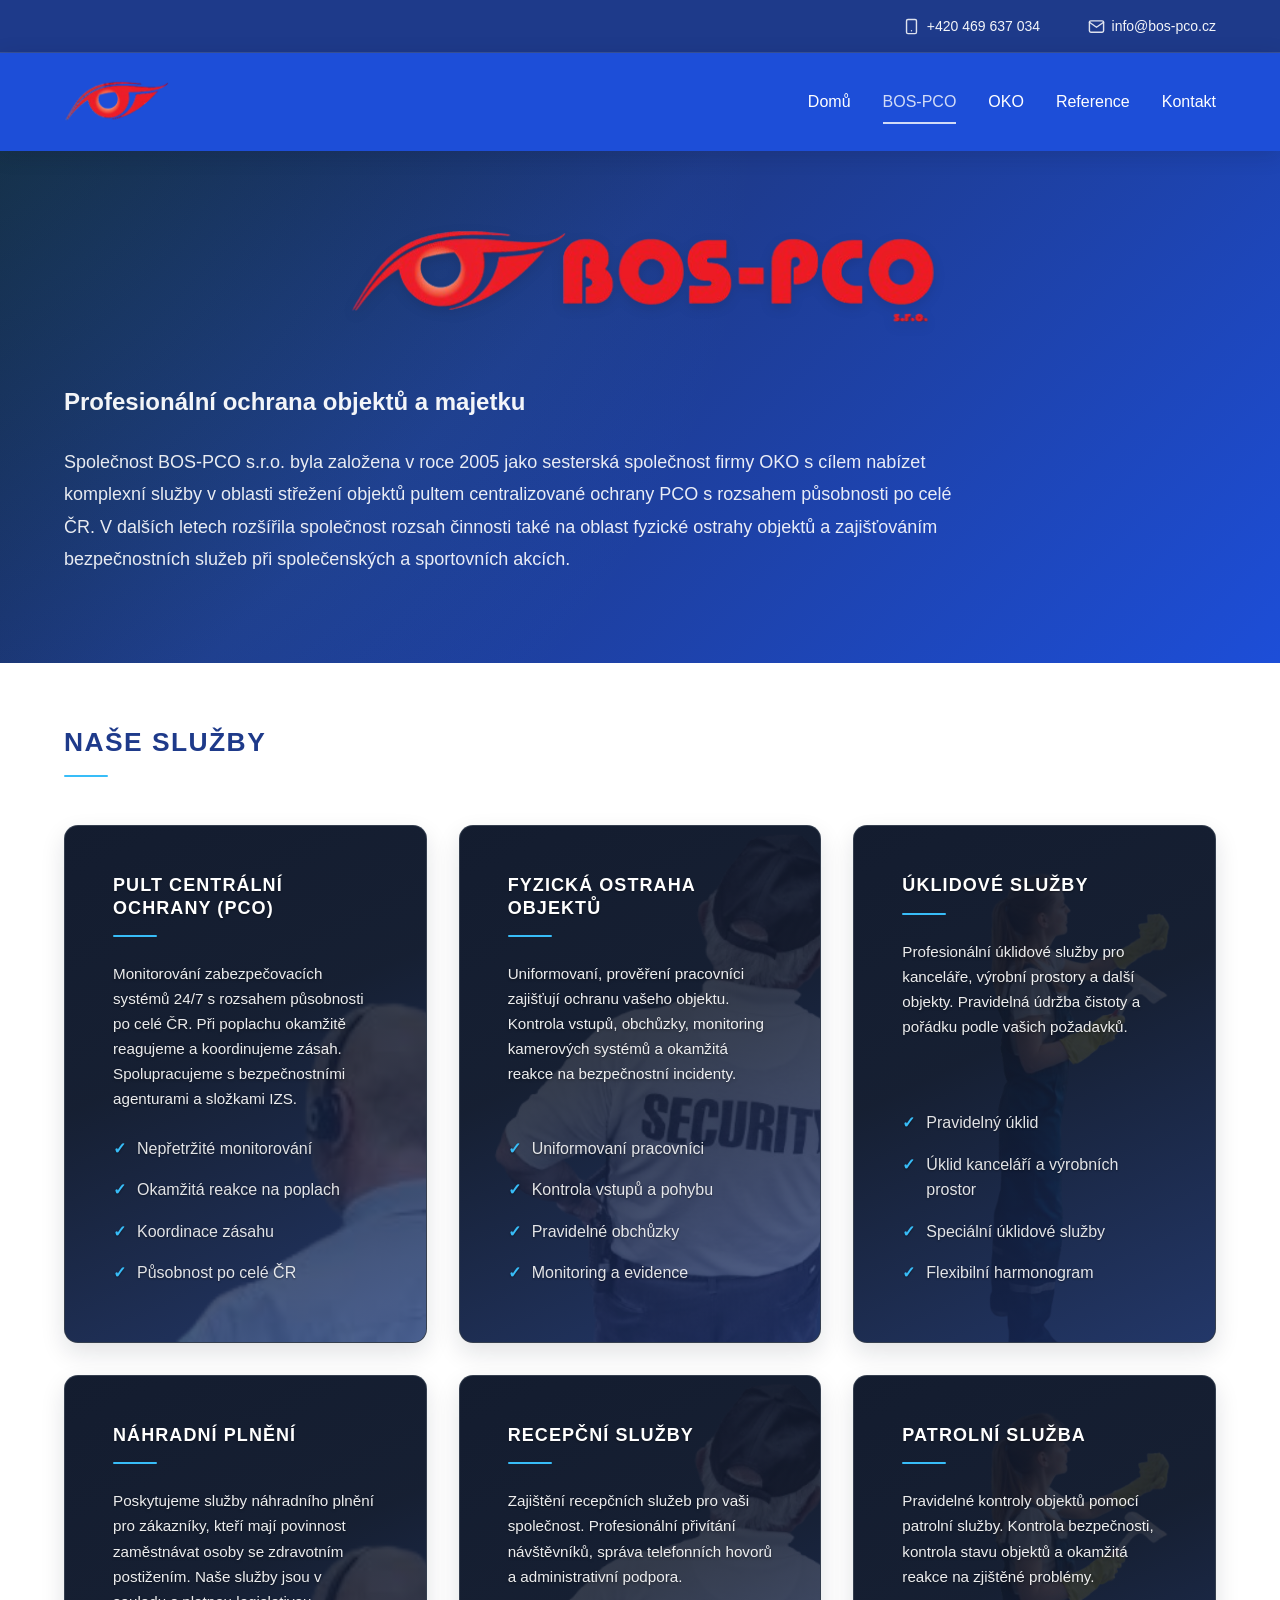
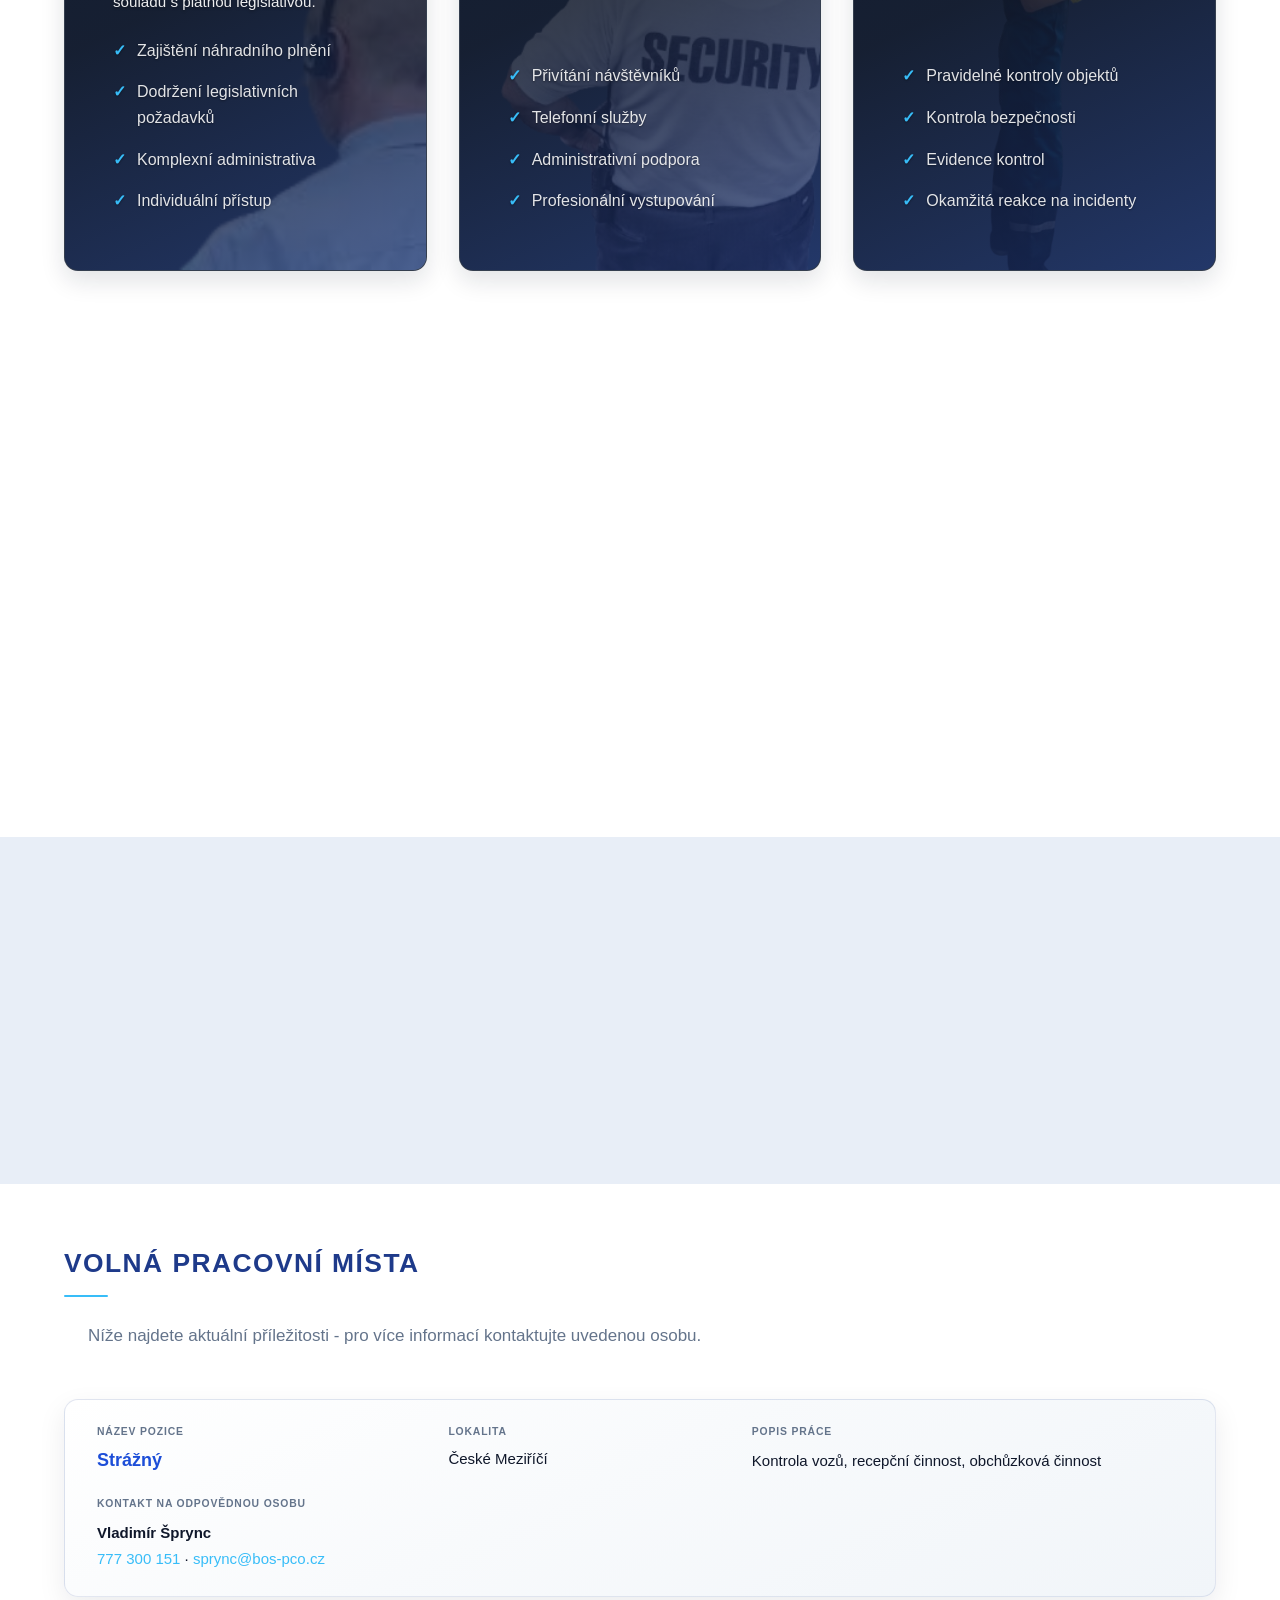
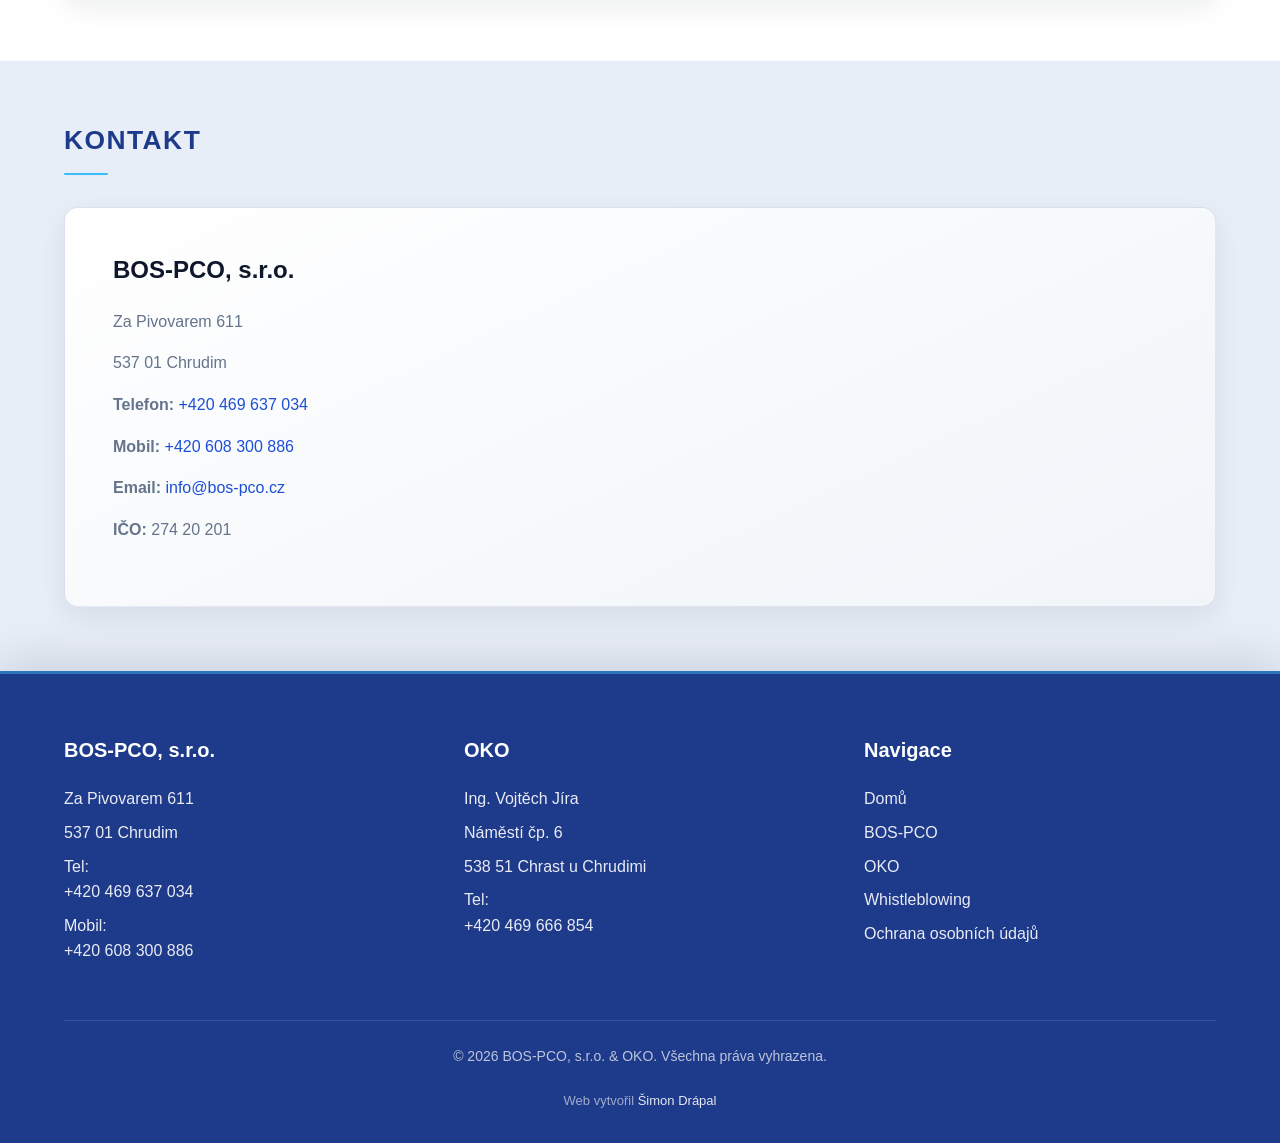
==== commit deefed1f: "přidány pozice do stránky oko.html a celkově upraveny + úprava křížku menu pro mobil" ====
--- a/bos-pco.html
+++ b/bos-pco.html
@@ -6,6 +6,8 @@
     <meta name="description" content="BOS-PCO poskytuje služby pultu centrální ochrany (PCO), fyzickou ostrahu objektů a komplexní zabezpečení budov. Profesionální ochrana majetku 24/7 v Chrudimi a okolí.">
     <meta name="keywords" content="pult centrální ochrany, PCO, fyzická ostraha objektů, zabezpečení budov, ochrana majetku, Chrudim, PCOnline">
     <title>BOS-PCO, s.r.o. | Pult centrální ochrany a fyzická ostraha objektů</title>
+    <link rel="icon" href="img/oko_1_1.png" type="image/png">
+    <link rel="apple-touch-icon" sizes="180x180" href="img/oko_1_1.png">
     <link rel="stylesheet" href="css/style.css">
     <style>
         /* Prevent FOUC - hide animated elements immediately */
@@ -235,47 +237,29 @@
                     Níže najdete aktuální příležitosti - pro více informací kontaktujte uvedenou osobu.
                 </p>
                 <div class="jobs-grid">
-                    <article class="job-card">
-                        <div class="job-card__split">
-                            <div class="job-card__cell job-card__cell--title">
-                                <h3>Strážný / objektová ostraha</h3>
-                                <p class="job-card__location">Chrudim</p>
+                    <article class="job-card job-card--bos-pco">
+                        <div class="job-card__content">
+                            <div class="job-field">
+                                <span class="job-field__label">Název pozice</span>
+                                <h3>Strážný</h3>
                             </div>
-                            <div class="job-card__cell job-card__cell--contact">
-                                <span class="job-label">Kontaktní osoba</span>
-                                <div class="job-value job-value--compact">
-                                    <span class="job-contact-name">Vladimír Šprync</span><br>
-                                    <a href="tel:+420777300151">+420 777 300 151</a> · <a href="mailto:sprync@bos-pco.cz">sprync@bos-pco.cz</a>
+                            <div class="job-field">
+                                <span class="job-field__label">Lokalita</span>
+                                <p class="job-field__value">České Meziříčí</p>
+                            </div>
+                            <div class="job-field">
+                                <span class="job-field__label">Popis práce</span>
+                                <div class="job-field__body">
+                                    <p>Kontrola vozů, recepční činnost, obchůzková činnost</p>
                                 </div>
                             </div>
-                        </div>
-                    </article>
-                    <article class="job-card">
-                        <div class="job-card__split">
-                            <div class="job-card__cell job-card__cell--title">
-                                <h3>Operátor PCO / dispečink</h3>
-                                <p class="job-card__location">Chrudim</p>
-                            </div>
-                            <div class="job-card__cell job-card__cell--contact">
-                                <span class="job-label">Kontaktní osoba</span>
-                                <div class="job-value job-value--compact">
-                                    <span class="job-contact-name">Rostislav Ždímal</span><br>
-                                    <a href="tel:+420777300882">+420 777 300 882</a> · <a href="mailto:zdimal@bos-pco.cz">zdimal@bos-pco.cz</a>
-                                </div>
-                            </div>
-                        </div>
-                    </article>
-                    <article class="job-card">
-                        <div class="job-card__split">
-                            <div class="job-card__cell job-card__cell--title">
-                                <h3>Pracovník úklidu</h3>
-                                <p class="job-card__location">Chrudim</p>
-                            </div>
-                            <div class="job-card__cell job-card__cell--contact">
-                                <span class="job-label">Kontaktní osoba</span>
-                                <div class="job-value job-value--compact">
-                                    <span class="job-contact-name">Personální oddělení</span><br>
-                                    <a href="tel:+420469637034">+420 469 637 034</a> · <a href="mailto:info@bos-pco.cz">info@bos-pco.cz</a>
+                            <div class="job-field">
+                                <span class="job-field__label">Kontakt na odpovědnou osobu</span>
+                                <div class="job-field__body job-field__body--contact">
+                                    <p>
+                                        <span class="job-contact-name">Vladimír Šprync</span><br>
+                                        <a href="tel:+420777300151">777 300 151</a> · <a href="mailto:sprync@bos-pco.cz">sprync@bos-pco.cz</a>
+                                    </p>
                                 </div>
                             </div>
                         </div>
--- a/css/style.css
+++ b/css/style.css
@@ -286,19 +286,56 @@
 
 .menu-toggle {
     display: none;
-    flex-direction: column;
+    position: relative;
+    width: 44px;
+    height: 44px;
+    padding: 0;
+    flex-shrink: 0;
     background: none;
     border: none;
     cursor: pointer;
-    padding: var(--spacing-xs);
-    gap: 4px;
-}
-
+    -webkit-tap-highlight-color: transparent;
+}
+
+/* Čáry ve společném středu → po rotaci správný křížek (flex + gap to láme) */
 .menu-toggle span {
+    position: absolute;
+    left: 50%;
+    top: 50%;
     width: 25px;
     height: 3px;
+    margin-left: -12.5px;
+    margin-top: -1.5px;
     background-color: white;
-    transition: var(--transition);
+    border-radius: 1px;
+    transform-origin: center;
+    transition:
+        transform 0.3s ease,
+        opacity 0.25s ease;
+}
+
+.menu-toggle span:nth-child(1) {
+    transform: translateY(-7px);
+}
+
+.menu-toggle span:nth-child(2) {
+    transform: translateY(0);
+}
+
+.menu-toggle span:nth-child(3) {
+    transform: translateY(7px);
+}
+
+.menu-toggle.is-open span:nth-child(1) {
+    transform: translateY(0) rotate(45deg);
+}
+
+.menu-toggle.is-open span:nth-child(2) {
+    opacity: 0;
+}
+
+.menu-toggle.is-open span:nth-child(3) {
+    transform: translateY(0) rotate(-45deg);
 }
 
 .nav {
@@ -774,6 +811,17 @@
     color: var(--color-text-light);
     font-size: 1.125rem;
     line-height: 1.8;
+}
+
+/* Reference na homepage – text pod nadpisem doleva */
+.testimonials-section .section-intro {
+    text-align: left;
+    /* Odsazení zleva o 1.5rem (posunout blok, ne jen text) */
+    padding-left: 0;
+    margin-left: var(--spacing-md);
+    margin-right: auto;
+    margin-top: 0;
+    margin-bottom: var(--spacing-xl);
 }
 
 .testimonials-grid {
@@ -1530,7 +1578,7 @@
 }
 
 /* ============================================
-   Volná pracovní místa (BOS-PCO)
+   Volná pracovní místa (BOS-PCO, OKO)
    ============================================ */
 .jobs-section {
     padding: var(--spacing-2xl) 0;
@@ -1553,6 +1601,12 @@
     gap: var(--spacing-md);
     margin-top: var(--spacing-lg);
     width: 100%;
+}
+
+/* OKO / BOS-PCO: jedna karta na řádek */
+.page-oko .jobs-grid,
+.page-bos-pco .jobs-grid {
+    grid-template-columns: 1fr;
 }
 
 .job-card {
@@ -1565,43 +1619,247 @@
     min-width: 0;
 }
 
+.job-card--oko {
+    padding: var(--spacing-md) var(--spacing-lg);
+}
+
 .job-card:hover {
     transform: translateY(-3px);
     box-shadow: var(--card-shadow-hover);
     border-color: var(--card-border-hover);
 }
 
-.job-card h3 {
+.job-card__content {
+    display: flex;
+    flex-direction: column;
+    gap: 0;
+    min-width: 0;
+}
+
+/* OKO: vlevo název a kontakt pod sebou, vedle popis a požadujeme */
+.job-card--oko .job-card__content {
+    display: grid;
+    grid-template-columns: minmax(10.5rem, 1fr) minmax(12rem, 1.35fr) minmax(12rem, 1.35fr);
+    grid-template-rows: auto auto;
+    gap: var(--spacing-md) var(--spacing-lg);
+    align-items: start;
+}
+
+.job-card--oko .job-card__content > .job-field:nth-child(1) {
+    grid-column: 1;
+    grid-row: 1;
+}
+
+.job-card--oko .job-card__content > .job-field:nth-child(4) {
+    grid-column: 1;
+    grid-row: 2;
+    margin-top: var(--spacing-sm);
+}
+
+.job-card--oko .job-card__content > .job-field:nth-child(2) {
+    grid-column: 2;
+    grid-row: 1 / span 2;
+    align-self: start;
+}
+
+.job-card--oko .job-card__content > .job-field:nth-child(3) {
+    grid-column: 3;
+    grid-row: 1 / span 2;
+    align-self: start;
+}
+
+.job-field {
+    min-width: 0;
+}
+
+.job-field + .job-field {
+    padding-top: var(--spacing-md);
+    border-top: 1px solid var(--color-border);
+}
+
+.job-card--oko .job-field + .job-field,
+.job-card--bos-pco .job-field + .job-field {
+    border-top: none;
+    padding-top: 0;
+}
+
+@media (max-width: 1024px) {
+    .job-card--oko .job-card__content {
+        grid-template-columns: minmax(0, 1fr) minmax(0, 1.2fr);
+        grid-template-rows: auto auto;
+    }
+
+    .job-card--oko .job-card__content > .job-field:nth-child(2) {
+        grid-column: 2;
+        grid-row: 1;
+    }
+
+    .job-card--oko .job-card__content > .job-field:nth-child(3) {
+        grid-column: 2;
+        grid-row: 2;
+    }
+}
+
+@media (max-width: 640px) {
+    .job-card--oko .job-card__content {
+        display: flex;
+        flex-direction: column;
+        gap: var(--spacing-md);
+    }
+
+    .job-card--oko .job-card__content > .job-field:nth-child(1) {
+        order: 1;
+    }
+
+    .job-card--oko .job-card__content > .job-field:nth-child(4) {
+        order: 2;
+    }
+
+    .job-card--oko .job-card__content > .job-field:nth-child(2) {
+        order: 3;
+    }
+
+    .job-card--oko .job-card__content > .job-field:nth-child(3) {
+        order: 4;
+    }
+}
+
+/* BOS-PCO: vlevo název + kontakt pod sebou, vedle lokalita a popis práce */
+.job-card--bos-pco .job-card__content {
+    display: grid;
+    grid-template-columns: minmax(10.5rem, 1fr) minmax(7rem, 0.85fr) minmax(12rem, 1.35fr);
+    grid-template-rows: auto auto;
+    row-gap: var(--spacing-sm);
+    column-gap: var(--spacing-lg);
+    align-items: start;
+}
+
+.job-card--bos-pco .job-card__content > .job-field:nth-child(1) {
+    grid-column: 1;
+    grid-row: 1;
+}
+
+.job-card--bos-pco .job-card__content > .job-field:nth-child(4) {
+    grid-column: 1;
+    grid-row: 2;
+    margin-top: var(--spacing-xs);
+}
+
+.job-card--bos-pco .job-card__content > .job-field:nth-child(2) {
+    grid-column: 2;
+    grid-row: 1 / span 2;
+    align-self: start;
+}
+
+.job-card--bos-pco .job-card__content > .job-field:nth-child(3) {
+    grid-column: 3;
+    grid-row: 1 / span 2;
+    align-self: start;
+}
+
+@media (max-width: 1024px) {
+    .job-card--bos-pco .job-card__content {
+        grid-template-columns: minmax(0, 1fr) minmax(0, 1.2fr);
+        grid-template-rows: auto auto;
+    }
+
+    .job-card--bos-pco .job-card__content > .job-field:nth-child(2) {
+        grid-column: 2;
+        grid-row: 1;
+    }
+
+    .job-card--bos-pco .job-card__content > .job-field:nth-child(3) {
+        grid-column: 2;
+        grid-row: 2;
+    }
+}
+
+@media (max-width: 640px) {
+    .job-card--bos-pco .job-card__content {
+        display: flex;
+        flex-direction: column;
+        gap: var(--spacing-sm);
+    }
+
+    .job-card--bos-pco .job-card__content > .job-field:nth-child(1) {
+        order: 1;
+    }
+
+    .job-card--bos-pco .job-card__content > .job-field:nth-child(4) {
+        order: 2;
+    }
+
+    .job-card--bos-pco .job-card__content > .job-field:nth-child(2) {
+        order: 3;
+    }
+
+    .job-card--bos-pco .job-card__content > .job-field:nth-child(3) {
+        order: 4;
+    }
+}
+
+.job-field__label {
+    display: block;
+    font-size: 0.65rem;
+    font-weight: 700;
+    text-transform: uppercase;
+    letter-spacing: 0.08em;
+    color: var(--color-text-light);
+    margin-bottom: 0.45rem;
+}
+
+.job-card .job-field h3 {
     color: var(--color-primary);
     font-size: 1.125rem;
-    margin: 0 0 0.35rem;
+    margin: 0;
     padding-bottom: 0;
     border-bottom: none;
-    line-height: 1.3;
-}
-
-.job-card__location {
+    line-height: 1.35;
+}
+
+.job-field__value {
     margin: 0;
-    color: var(--color-text-light);
-    font-size: 0.9rem;
-    line-height: 1.4;
-}
-
-/* Jedna řada: pozice + místo | Kontaktní osoba */
-.job-card__split {
-    display: grid;
-    grid-template-columns: 1fr 1fr;
-    gap: var(--spacing-md) var(--spacing-lg);
-    align-items: start;
-}
-
-.job-card__cell {
-    min-width: 0;
-}
-
-.job-card__cell--contact {
-    border-left: 1px solid var(--color-border);
-    padding-left: var(--spacing-lg);
+    color: var(--color-text);
+    font-size: 0.9375rem;
+    line-height: 1.5;
+}
+
+.job-field__body {
+    margin: 0;
+    color: var(--color-text);
+    font-size: 0.9375rem;
+    line-height: 1.75;
+}
+
+.job-field__body > p {
+    margin: 0 0 0.75em;
+}
+
+.job-field__body > p:last-child {
+    margin-bottom: 0;
+}
+
+.job-field__body > ul {
+    margin: 0.5em 0 0;
+    padding-left: 1.25rem;
+}
+
+.job-field__body > ul > li {
+    margin-bottom: 0.35em;
+}
+
+.job-field__body > ul > li:last-child {
+    margin-bottom: 0;
+}
+
+.job-field__body--contact .job-contact-name {
+    font-weight: 600;
+    color: var(--color-text);
+}
+
+.job-field__body--contact a {
+    color: var(--color-secondary);
+    font-weight: 500;
 }
 
 .job-label {
@@ -1646,19 +1904,15 @@
 }
 
 @media (max-width: 640px) {
-    .job-card__split {
+    .jobs-grid {
         grid-template-columns: 1fr;
-        gap: var(--spacing-sm);
-    }
-
-    .job-card__cell--contact {
-        border-left: none;
-        padding-left: 0;
-        padding-top: var(--spacing-sm);
-        border-top: 1px solid var(--color-border);
     }
 
     .job-value a {
+        white-space: normal;
+    }
+
+    .job-field__body--contact a {
         white-space: normal;
     }
 }
@@ -1676,7 +1930,7 @@
     background-color: var(--color-bg-light);
 }
 
-/* Stránka OKO – střídání pozadí sekcí pod hero (bílá / světlá) */
+/* Stránka OKO – střídání pozadí sekcí pod hero (bílá / světlá / bílá / …) */
 .page-oko .services-section {
     background-color: var(--color-bg);
 }
@@ -1689,8 +1943,12 @@
     background: var(--color-bg);
 }
 
+.page-oko .jobs-section {
+    background-color: var(--color-bg-light);
+}
+
 .page-oko .contact-section {
-    background-color: var(--color-bg-light);
+    background-color: var(--color-bg);
 }
 
 .contact-grid {
@@ -2285,6 +2543,56 @@
     background-color: var(--color-primary-dark);
     box-shadow: 0 10px 20px rgba(0, 112, 243, 0.3);
     transform: translateY(-1px);
+}
+
+/* ============================================
+   Downloads (úvodní stránka / OKO)
+   ============================================ */
+.teamviewer-section .downloads-grid {
+    display: grid;
+    grid-template-columns: repeat(2, minmax(0, 1fr));
+    gap: var(--spacing-xl);
+    margin-top: var(--spacing-lg);
+}
+
+.teamviewer-section .download-card {
+    text-align: left;
+    padding: var(--spacing-lg) var(--spacing-lg);
+}
+
+.teamviewer-section .download-actions {
+    margin-top: var(--spacing-md);
+}
+
+.teamviewer-section .download-card h3 {
+    margin-bottom: var(--spacing-xs);
+    font-size: 1.1rem;
+}
+
+.teamviewer-section .download-card p {
+    margin-bottom: var(--spacing-sm);
+    font-size: 0.98rem;
+    opacity: 0.95;
+}
+
+.teamviewer-section .download-actions .btn-primary {
+    white-space: nowrap;
+    padding: 0.6rem 1.2rem;
+    font-size: 0.95rem;
+    border: none;
+    cursor: pointer;
+    display: inline-flex;
+    align-items: center;
+    justify-content: center;
+    line-height: 1;
+    border-radius: 999px;
+    box-shadow: 0 6px 14px rgba(0, 112, 243, 0.25);
+}
+
+@media (max-width: 720px) {
+    .teamviewer-section .downloads-grid {
+        grid-template-columns: 1fr;
+    }
 }
 
 /* ============================================
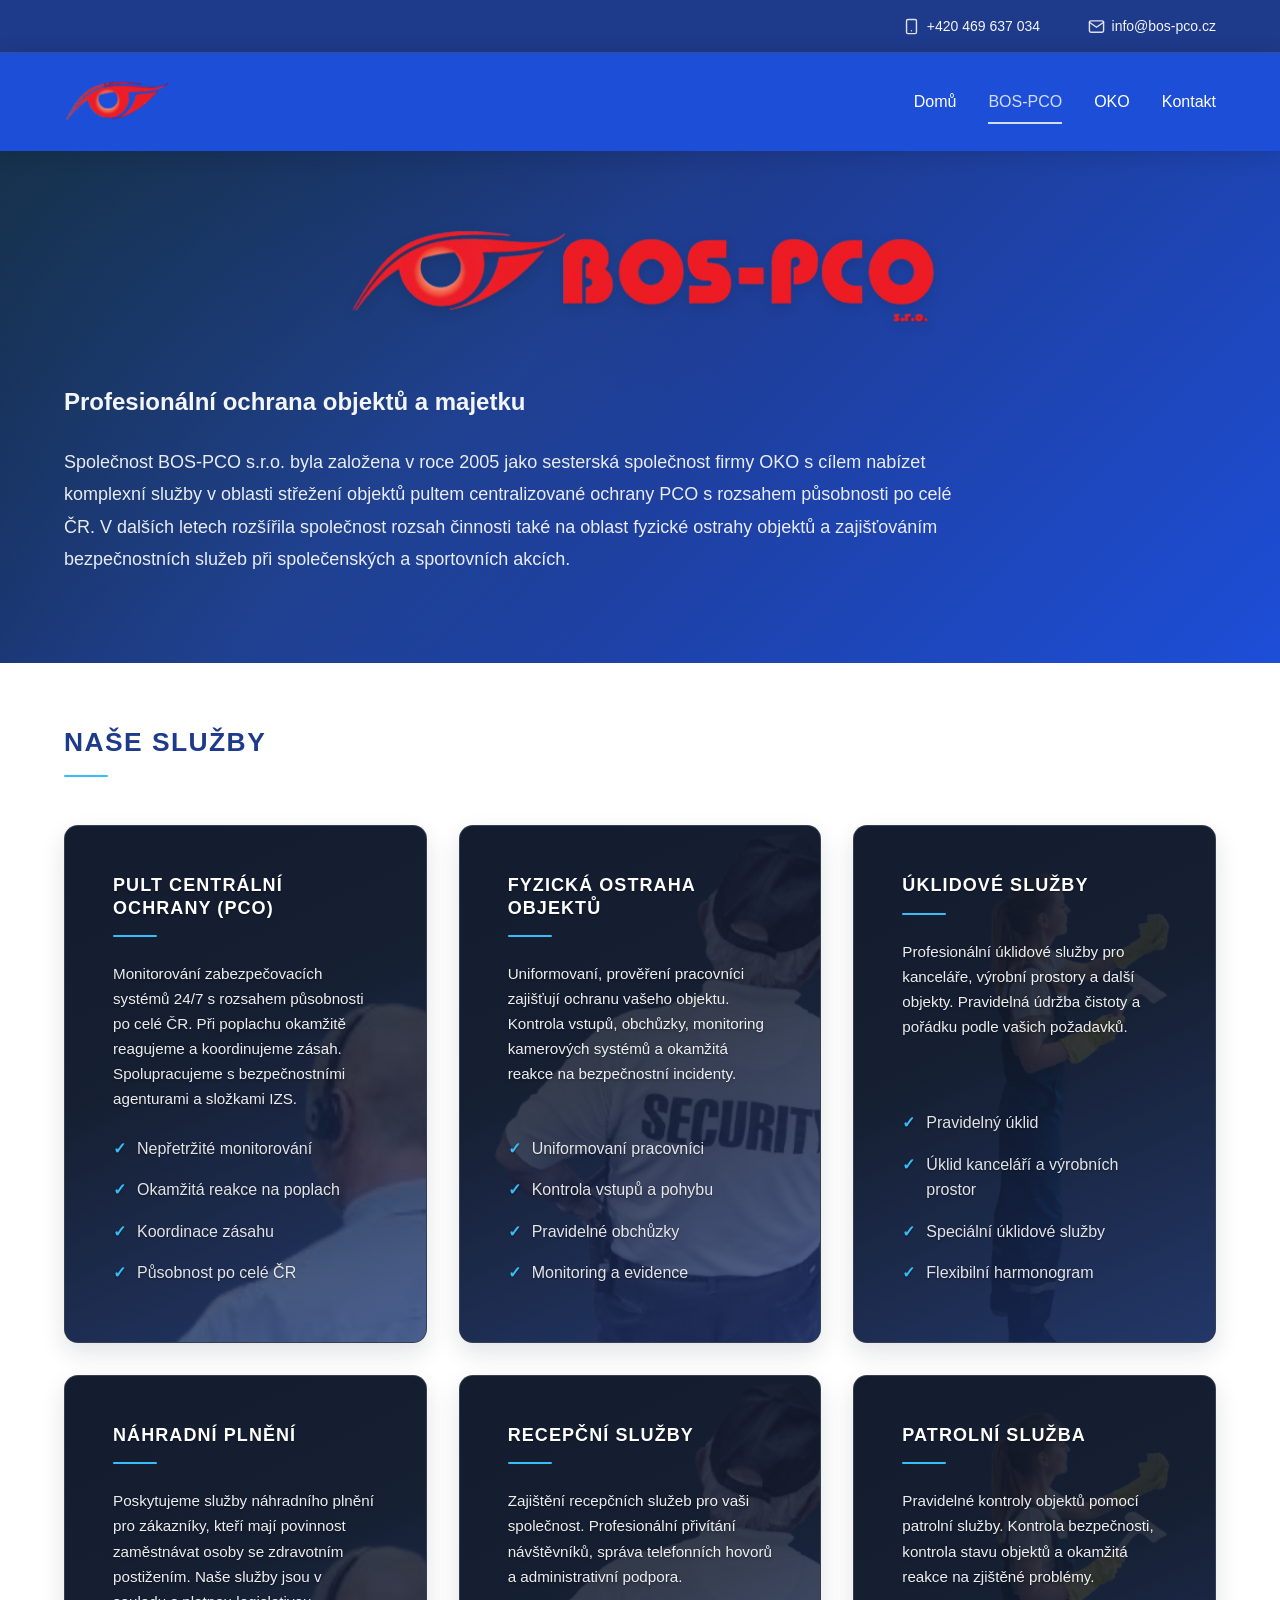
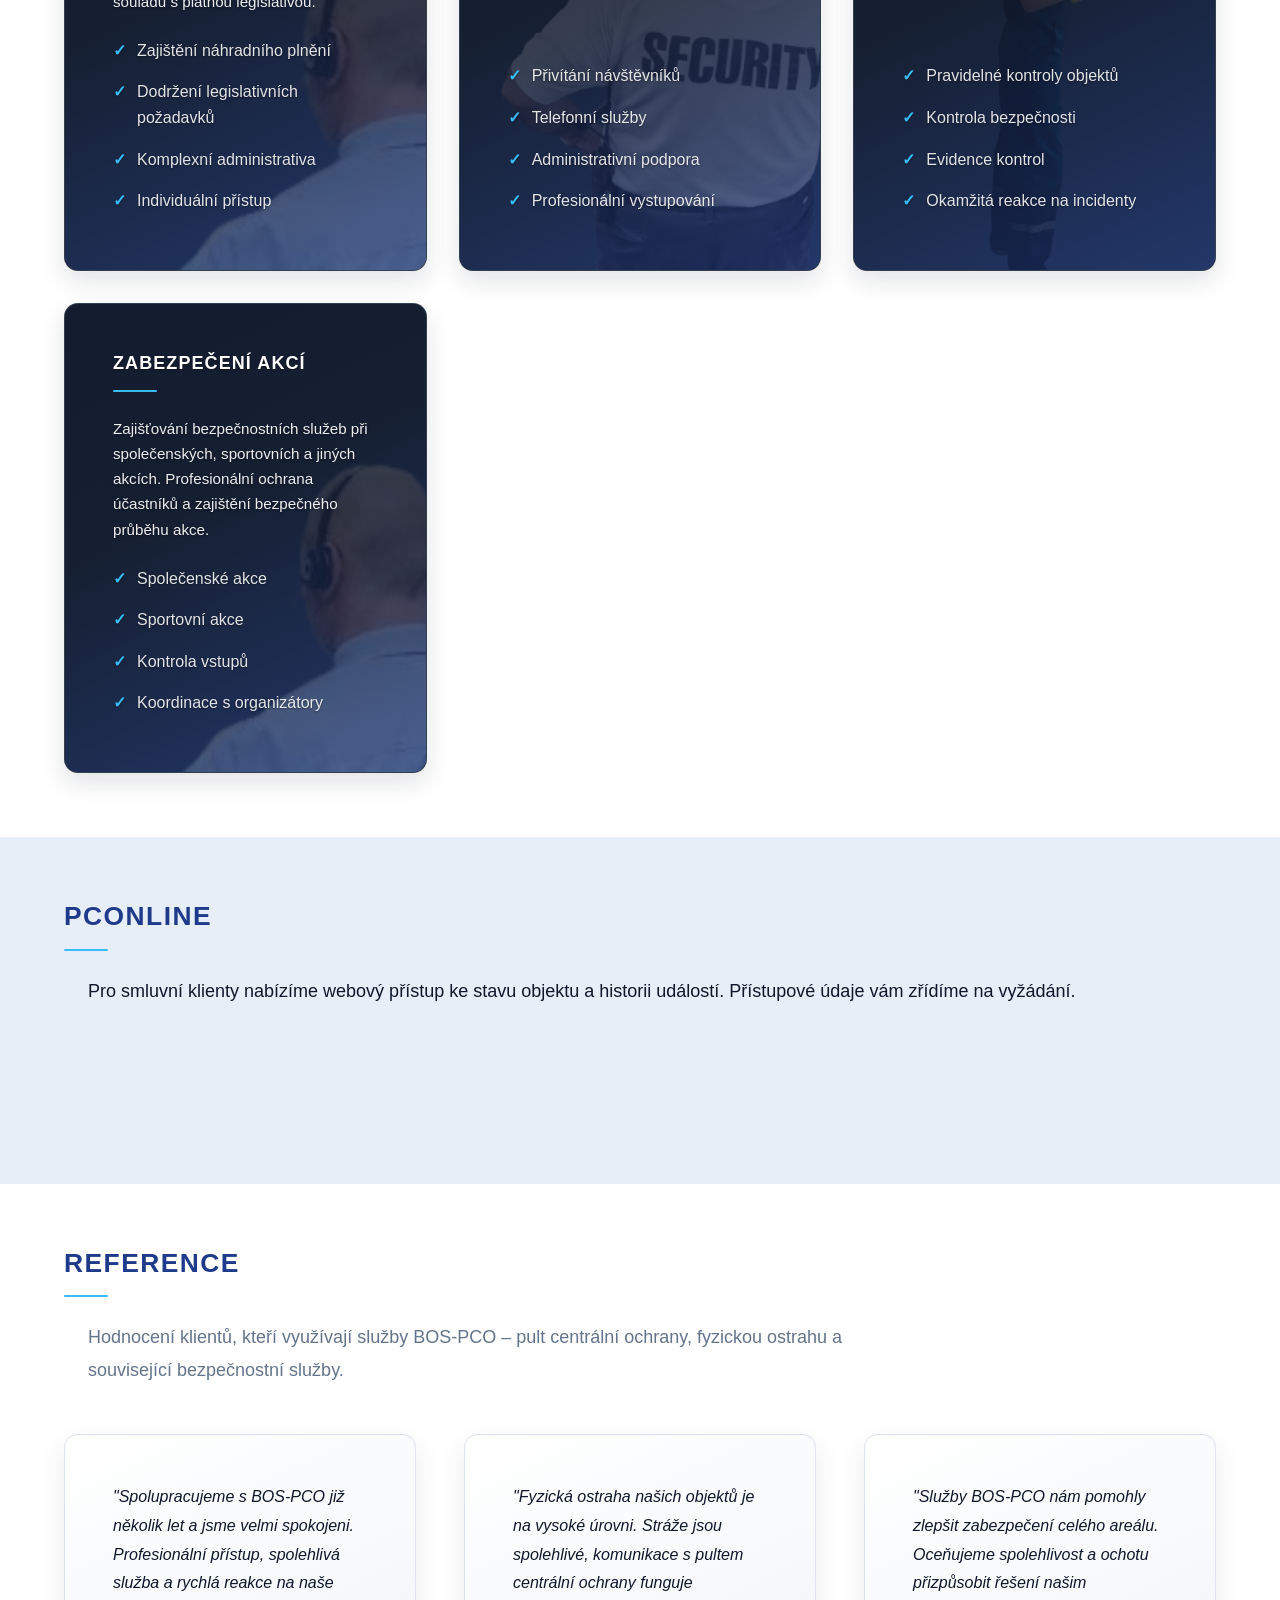
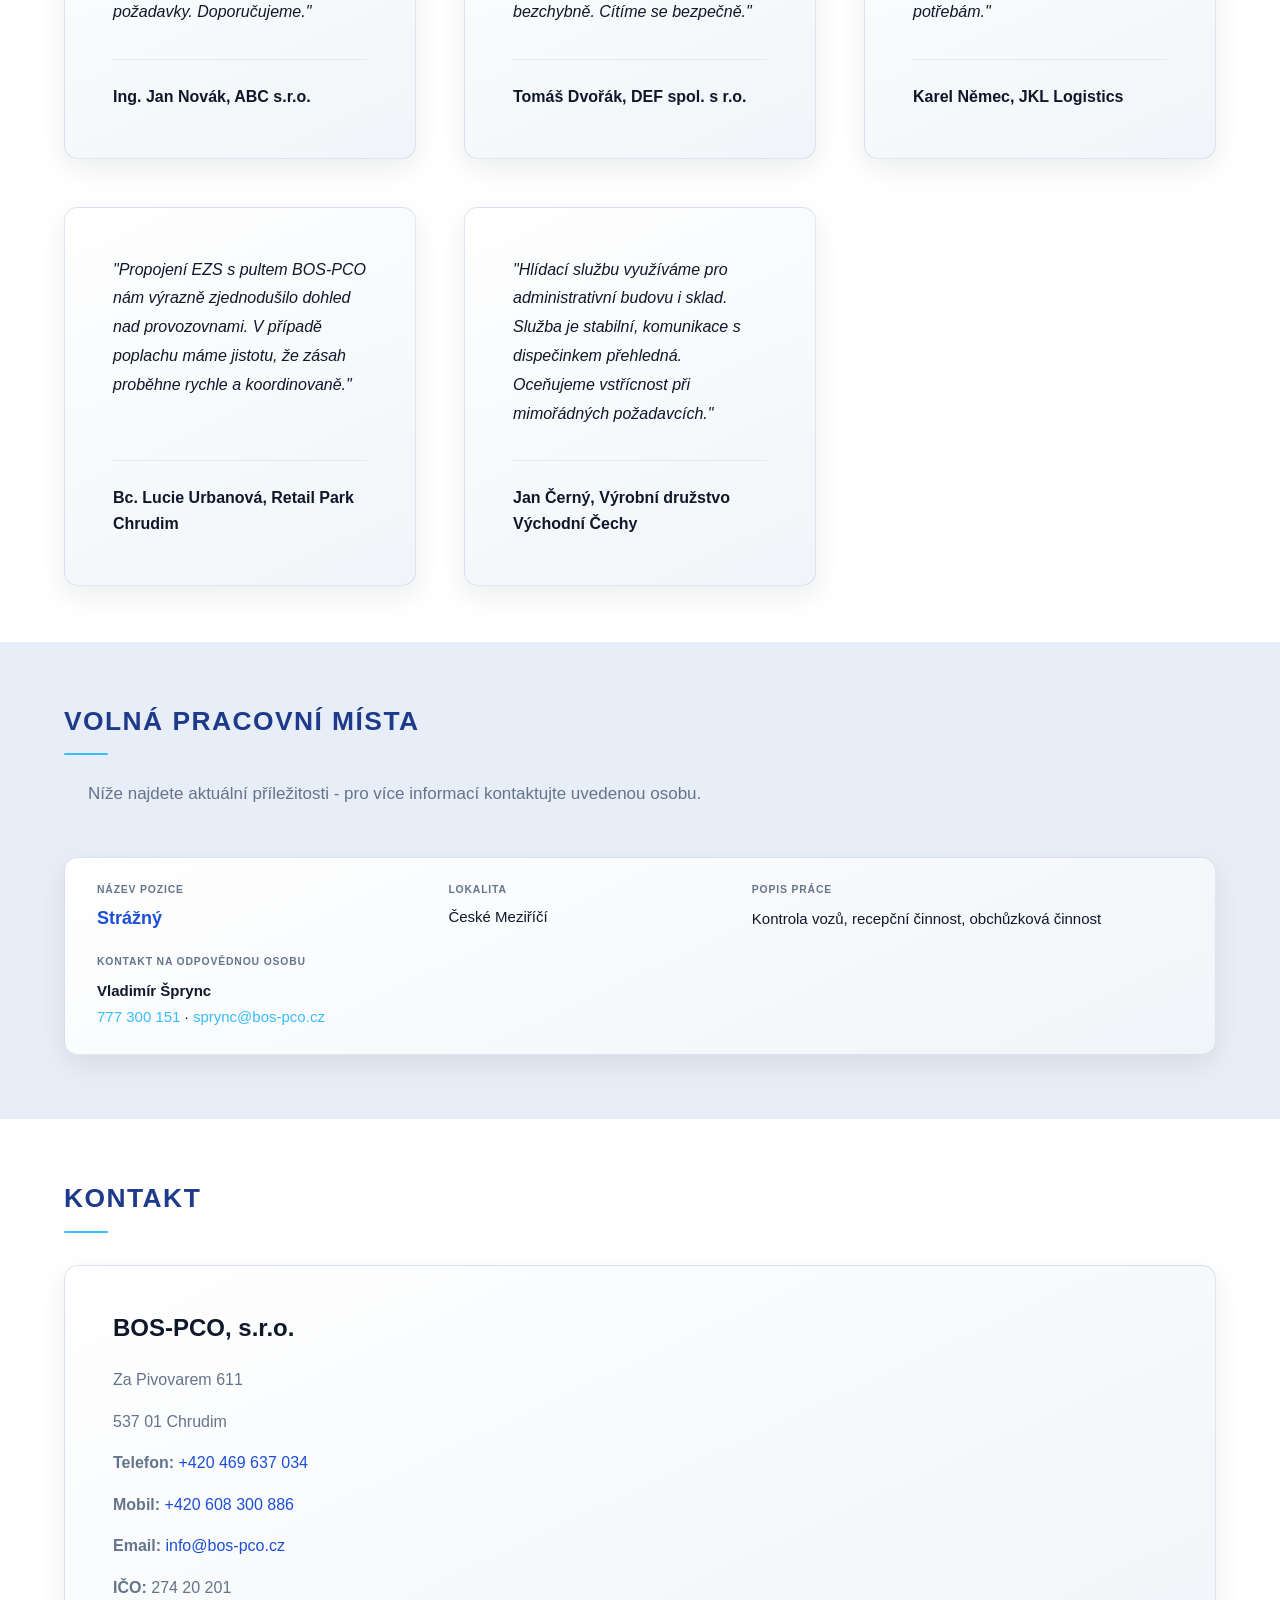
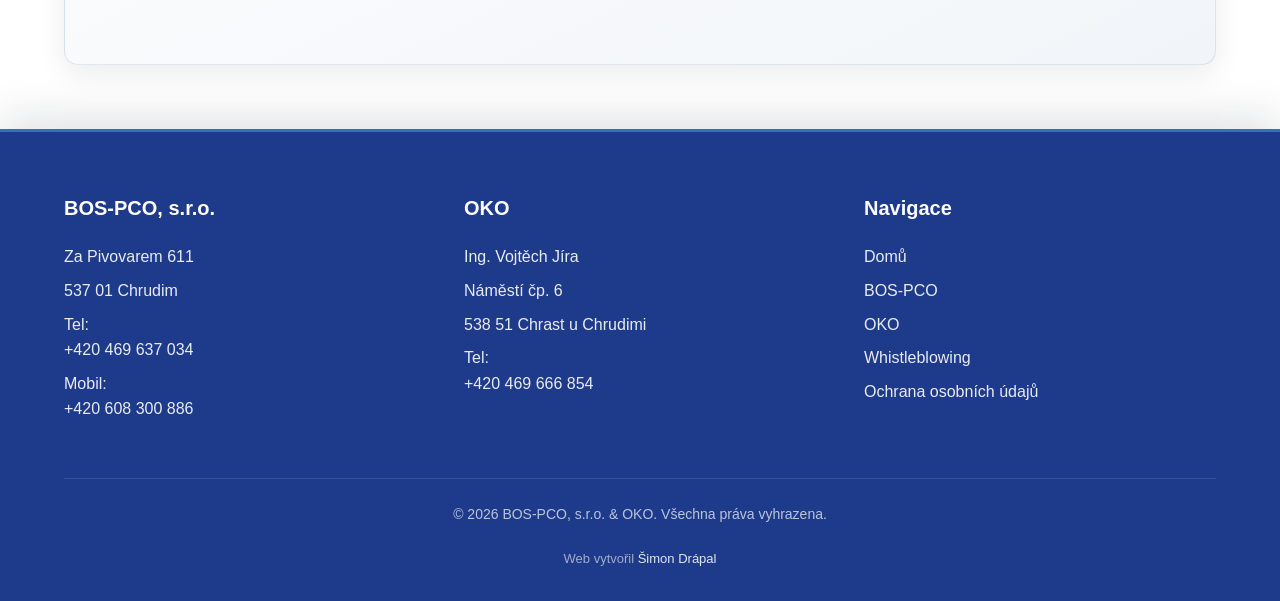
==== commit c69a4dc3: "reference jednotlivě do oko a bos-pco stránek" ====
--- a/bos-pco.html
+++ b/bos-pco.html
@@ -14,10 +14,10 @@
         .service-card, .feature-card, .contact-card, .tech-item,
         .licence-card, .contact-method, .person-card, .hours-card,
         .cta-card, .teamviewer-box, .pconline-login,
-        .opening-hours, .note-box, .job-card,
+        .opening-hours, .note-box, .job-card, .testimonial-card,
         h2:not(.footer h2):not(.footer-column h2),
         h3:not(.footer h3):not(.footer-column h3),
-        .hero-text, .page-intro, .licence-intro, .tech-intro, .pconline-intro, .jobs-intro {
+        .hero-text, .page-intro, .licence-intro, .tech-intro, .pconline-intro, .jobs-intro, .section-intro {
             opacity: 0;
             transform: translateY(20px);
         }
@@ -60,7 +60,6 @@
                     <a href="index.html" class="nav-link">Domů</a>
                     <a href="bos-pco.html" class="nav-link active">BOS-PCO</a>
                     <a href="oko.html" class="nav-link">OKO</a>
-                    <a href="reference.html" class="nav-link">Reference</a>
                     <a href="kontakt.html" class="nav-link">Kontakt</a>
                 </nav>
             </div>
@@ -226,6 +225,71 @@
                             </a>
                         </div>
                     </div>
+                </div>
+            </div>
+        </section>
+
+        <section class="testimonials-section" id="reference">
+            <div class="container">
+                <h2>Reference</h2>
+                <p class="section-intro">
+                    Hodnocení klientů, kteří využívají služby BOS-PCO – pult centrální ochrany, fyzickou ostrahu a související bezpečnostní služby.
+                </p>
+                <div class="testimonials-grid" id="bosPcoTestimonialsGrid">
+                    <article class="testimonial-card">
+                        <p class="testimonial-text">
+                            "Spolupracujeme s BOS-PCO již několik let a jsme velmi spokojeni.
+                            Profesionální přístup, spolehlivá služba a rychlá reakce na naše požadavky.
+                            Doporučujeme."
+                        </p>
+                        <div class="testimonial-footer">
+                            <p class="testimonial-author">Ing. Jan Novák, ABC s.r.o.</p>
+                        </div>
+                    </article>
+
+                    <article class="testimonial-card">
+                        <p class="testimonial-text">
+                            "Fyzická ostraha našich objektů je na vysoké úrovni. Stráže jsou
+                            spolehlivé, komunikace s pultem centrální ochrany funguje bezchybně.
+                            Cítíme se bezpečně."
+                        </p>
+                        <div class="testimonial-footer">
+                            <p class="testimonial-author">Tomáš Dvořák, DEF spol. s r.o.</p>
+                        </div>
+                    </article>
+
+                    <article class="testimonial-card">
+                        <p class="testimonial-text">
+                            "Služby BOS-PCO nám pomohly zlepšit zabezpečení celého areálu. Oceňujeme
+                            spolehlivost a ochotu přizpůsobit řešení našim potřebám."
+                        </p>
+                        <div class="testimonial-footer">
+                            <p class="testimonial-author">Karel Němec, JKL Logistics</p>
+                        </div>
+                    </article>
+
+                    <article class="testimonial-card">
+                        <p class="testimonial-text">
+                            "Propojení EZS s pultem BOS-PCO nám výrazně zjednodušilo dohled nad provozovnami.
+                            V případě poplachu máme jistotu, že zásah proběhne rychle a koordinovaně."
+                        </p>
+                        <div class="testimonial-footer">
+                            <p class="testimonial-author">Bc. Lucie Urbanová, Retail Park Chrudim</p>
+                        </div>
+                    </article>
+
+                    <article class="testimonial-card">
+                        <p class="testimonial-text">
+                            "Hlídací službu využíváme pro administrativní budovu i sklad. Služba je stabilní,
+                            komunikace s dispečinkem přehledná. Oceňujeme vstřícnost při mimořádných požadavcích."
+                        </p>
+                        <div class="testimonial-footer">
+                            <p class="testimonial-author">Jan Černý, Výrobní družstvo Východní Čechy</p>
+                        </div>
+                    </article>
+                </div>
+                <div class="testimonials-cta testimonials-cta--reference" id="bosPcoTestimonialsCta">
+                    <button type="button" class="btn-ghost" id="bosPcoTestimonialsMore">Další</button>
                 </div>
             </div>
         </section>
@@ -268,7 +332,7 @@
             </div>
         </section>
 
-        <section class="contact-section contact-section--alt-bg">
+        <section class="contact-section">
             <div class="container">
                 <h2>Kontakt</h2>
                 <div class="contact-grid">
--- a/css/style.css
+++ b/css/style.css
@@ -894,6 +894,18 @@
 .testimonials-cta {
     text-align: center;
     margin-top: var(--spacing-2xl);
+}
+
+.testimonials-cta--dual {
+    display: flex;
+    flex-wrap: wrap;
+    justify-content: center;
+    align-items: center;
+    gap: var(--spacing-md);
+}
+
+.testimonials-cta--dual .btn-primary {
+    margin: 0;
 }
 
 /* Reference + „Další“: oddělení od mřížky, větší mezera po rozšíření */
@@ -1930,7 +1942,7 @@
     background-color: var(--color-bg-light);
 }
 
-/* Stránka OKO – střídání pozadí sekcí pod hero (bílá / světlá / bílá / …) */
+/* OKO – střídání sekcí pod hero: bílá / světlá / bílá / světlá / … */
 .page-oko .services-section {
     background-color: var(--color-bg);
 }
@@ -1943,11 +1955,57 @@
     background: var(--color-bg);
 }
 
+.page-oko .testimonials-section {
+    background-color: var(--color-bg-light);
+    padding-bottom: var(--spacing-md);
+}
+
 .page-oko .jobs-section {
+    background-color: var(--color-bg);
+}
+
+.page-oko .contact-section {
     background-color: var(--color-bg-light);
 }
 
-.page-oko .contact-section {
+/* BOS-PCO – stejné střídání pod hero (včetně Reference nad volnými místy) */
+.page-bos-pco .services-section {
+    background-color: var(--color-bg);
+}
+
+.page-bos-pco .pconline-section--compact {
+    background-color: var(--color-bg-light);
+}
+
+.page-bos-pco .testimonials-section {
+    background-color: var(--color-bg);
+    padding-bottom: var(--spacing-md);
+}
+
+/* U vložené Reference na BOS-PCO / OKO – méně prázdna pod mřížkou a u „Další“ */
+.page-bos-pco .testimonials-section .testimonials-cta--reference,
+.page-oko .testimonials-section .testimonials-cta--reference {
+    margin-top: var(--spacing-md);
+    padding-top: 0;
+}
+
+.page-bos-pco .testimonials-section .testimonials-cta--reference.is-expanded,
+.page-oko .testimonials-section .testimonials-cta--reference.is-expanded {
+    margin-top: var(--spacing-lg);
+    padding-top: 0;
+}
+
+/* Reference na BOS-PCO / OKO – jen autor, bez štítku značky */
+.page-bos-pco .testimonial-footer,
+.page-oko .testimonial-footer {
+    justify-content: flex-start;
+}
+
+.page-bos-pco .jobs-section {
+    background-color: var(--color-bg-light);
+}
+
+.page-bos-pco .contact-section {
     background-color: var(--color-bg);
 }
 
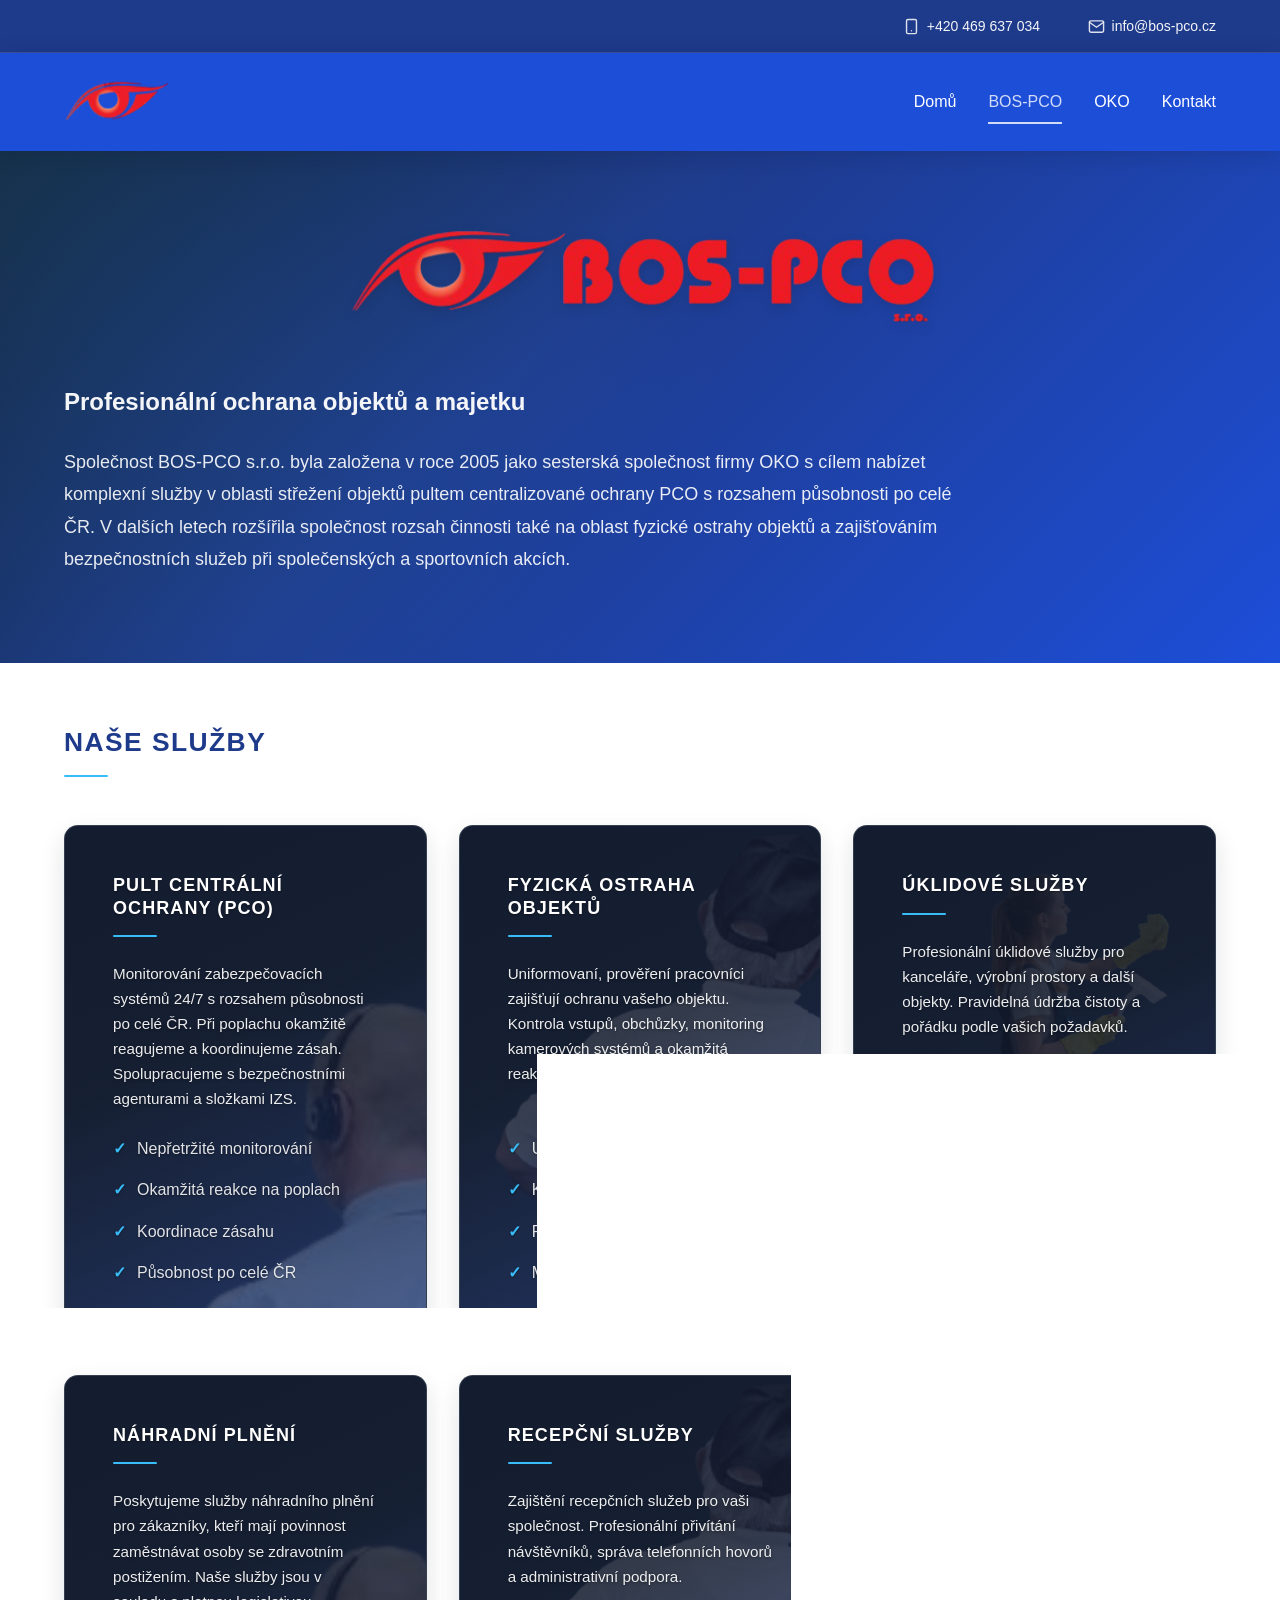
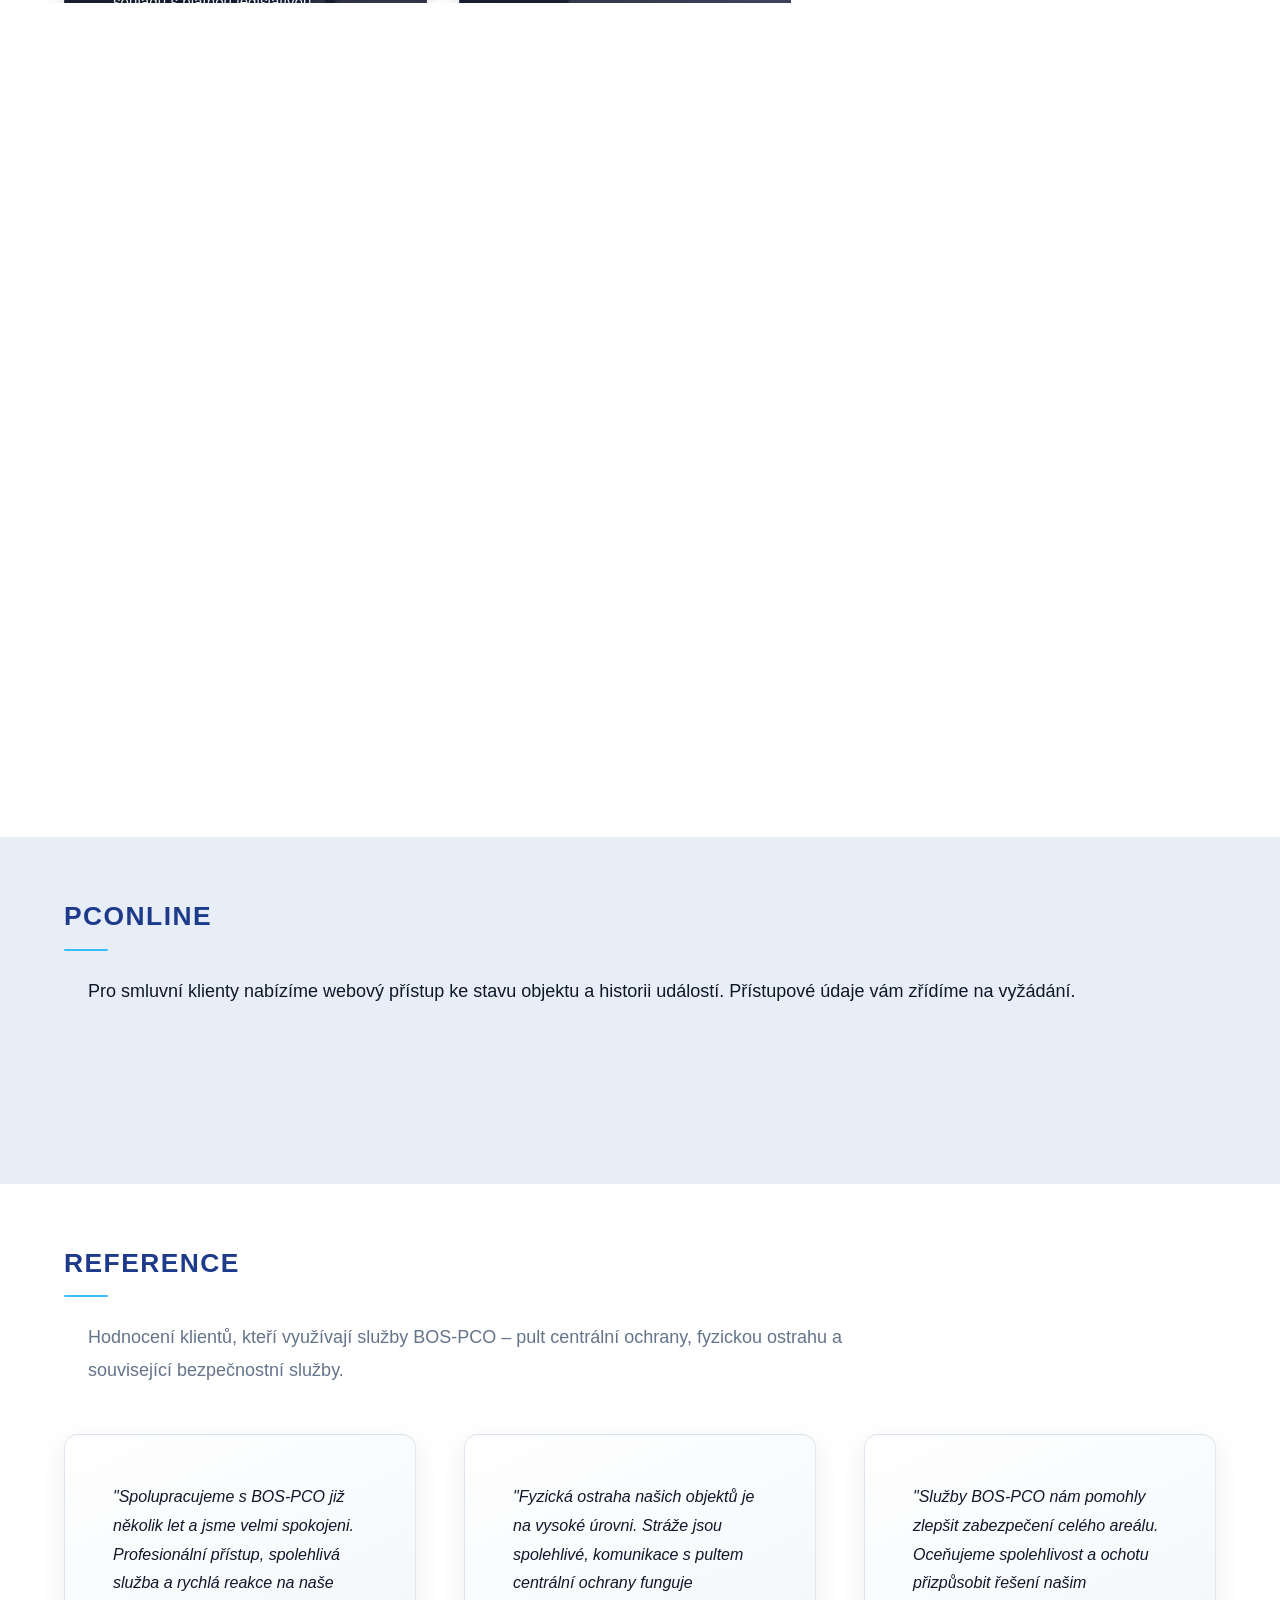
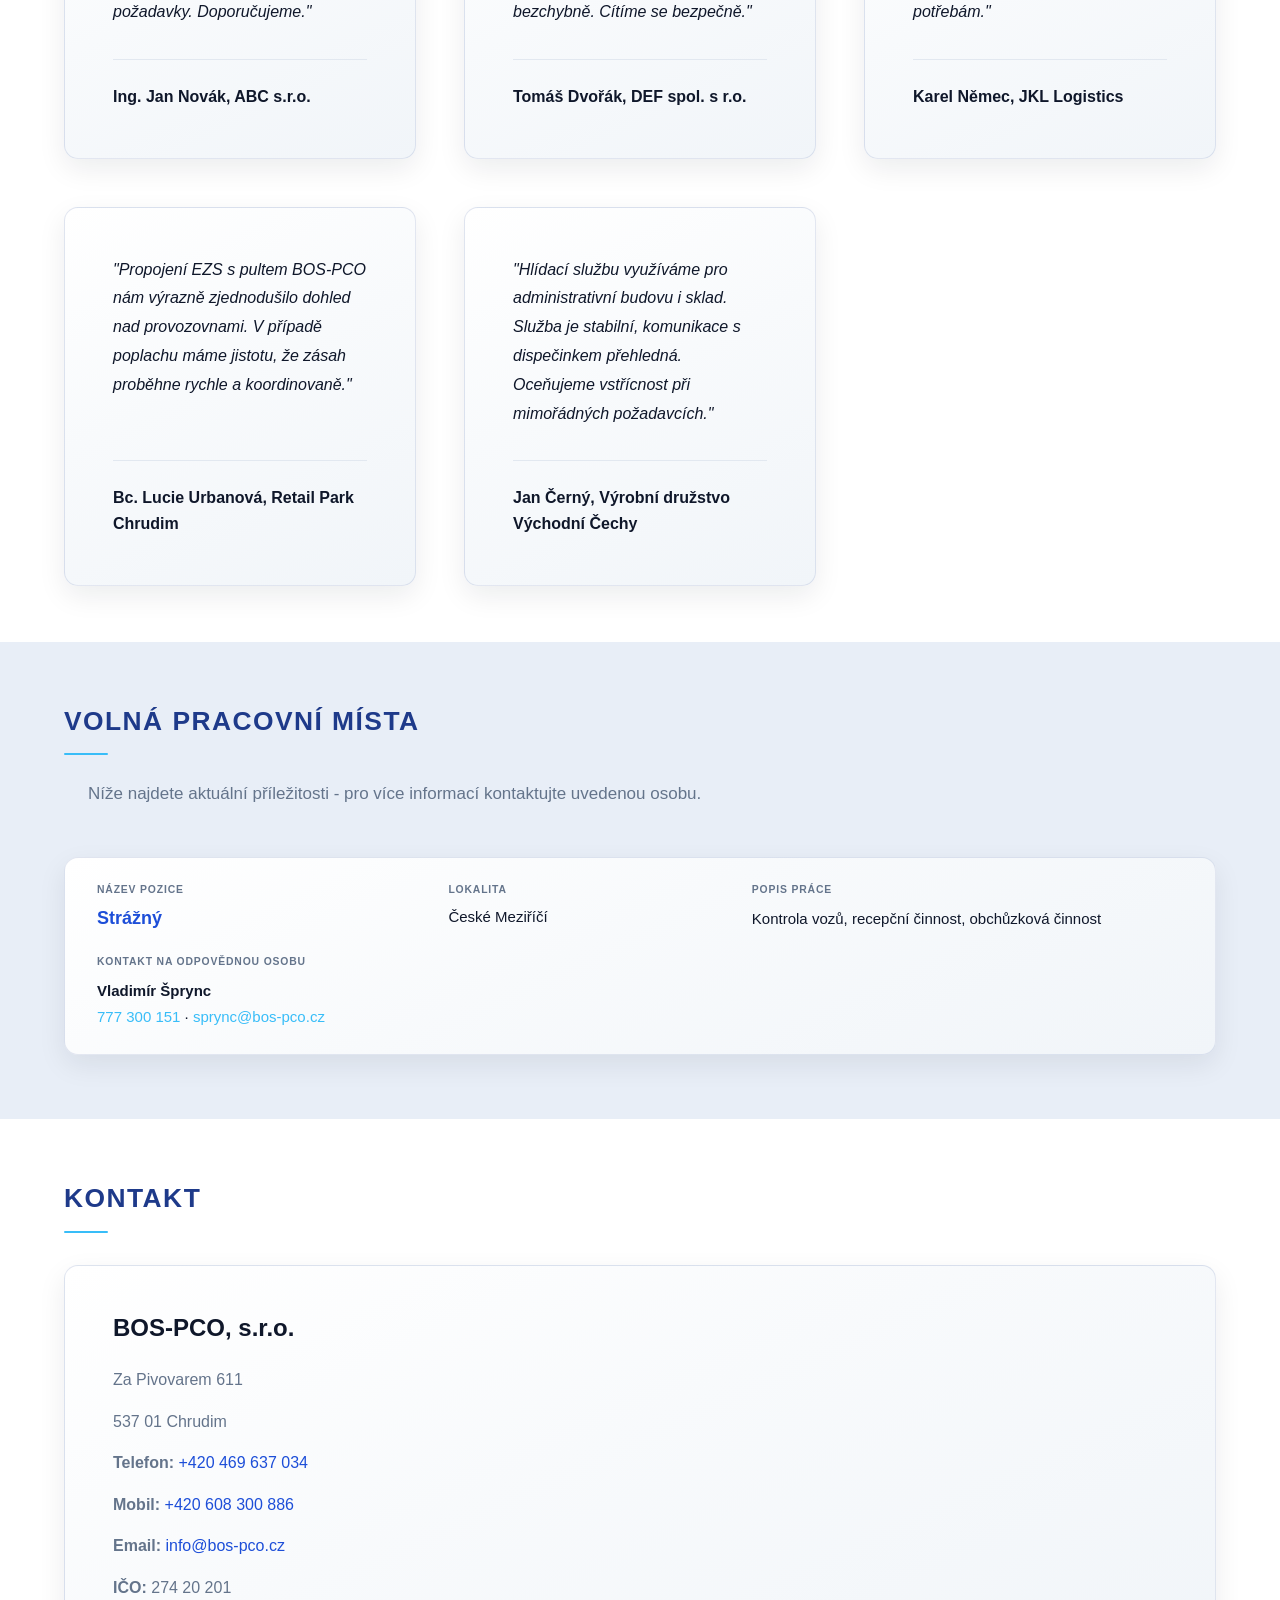
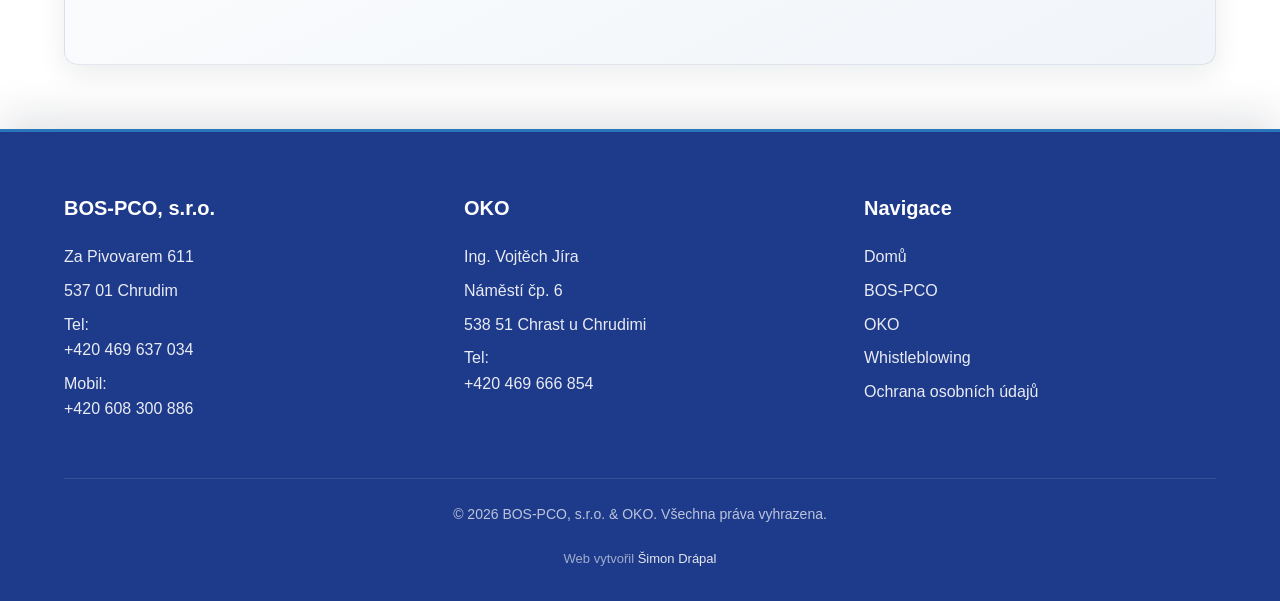
==== commit 0f4005dc: "další směny" ====
--- a/bos-pco.html
+++ b/bos-pco.html
@@ -17,9 +17,18 @@
         .opening-hours, .note-box, .job-card, .testimonial-card,
         h2:not(.footer h2):not(.footer-column h2),
         h3:not(.footer h3):not(.footer-column h3),
-        .hero-text, .page-intro, .licence-intro, .tech-intro, .pconline-intro, .jobs-intro, .section-intro {
+        .hero-text, .licence-intro, .tech-intro, .pconline-intro, .jobs-intro, .section-intro {
             opacity: 0;
             transform: translateY(20px);
+        }
+        /* Hero BOS-PCO: stejný začátek jako CSS animace (jako index) */
+        .page-hero--entrance .page-subtitle {
+            opacity: 0;
+            transform: translateX(-2rem);
+        }
+        .page-hero--entrance .page-intro {
+            opacity: 0;
+            transform: translateY(1.5rem);
         }
     </style>
 </head>
@@ -67,7 +76,7 @@
     </header>
 
     <main>
-        <section class="page-hero hero-bos">
+        <section class="page-hero hero-bos page-hero--entrance">
             <div class="container">
                 <div class="hero-logos">
                     <img src="img/bos_pco_logo.png" alt="BOS-PCO, s.r.o." class="hero-logo">
--- a/css/style.css
+++ b/css/style.css
@@ -690,6 +690,30 @@
 .page-intro.animate-in {
     opacity: 1;
     transform: translateY(0);
+}
+
+/* BOS-PCO / OKO: vstup hero jako na indexu – „nadpis“ zleva, perex zespoda */
+.page-hero--entrance .page-subtitle {
+    opacity: 0;
+    transform: translateX(-2rem);
+    animation: hero-copy-slide-in 0.65s cubic-bezier(0.22, 1, 0.36, 1) forwards;
+    animation-delay: 0.25s;
+}
+
+.page-hero--entrance .page-intro {
+    opacity: 0;
+    transform: translateY(1.5rem);
+    animation: hero-cta-rise-in 0.65s cubic-bezier(0.22, 1, 0.36, 1) forwards;
+    animation-delay: 0.7s;
+}
+
+@media (prefers-reduced-motion: reduce) {
+    .page-hero--entrance .page-subtitle,
+    .page-hero--entrance .page-intro {
+        animation: none;
+        opacity: 1;
+        transform: none;
+    }
 }
 
 /* ============================================
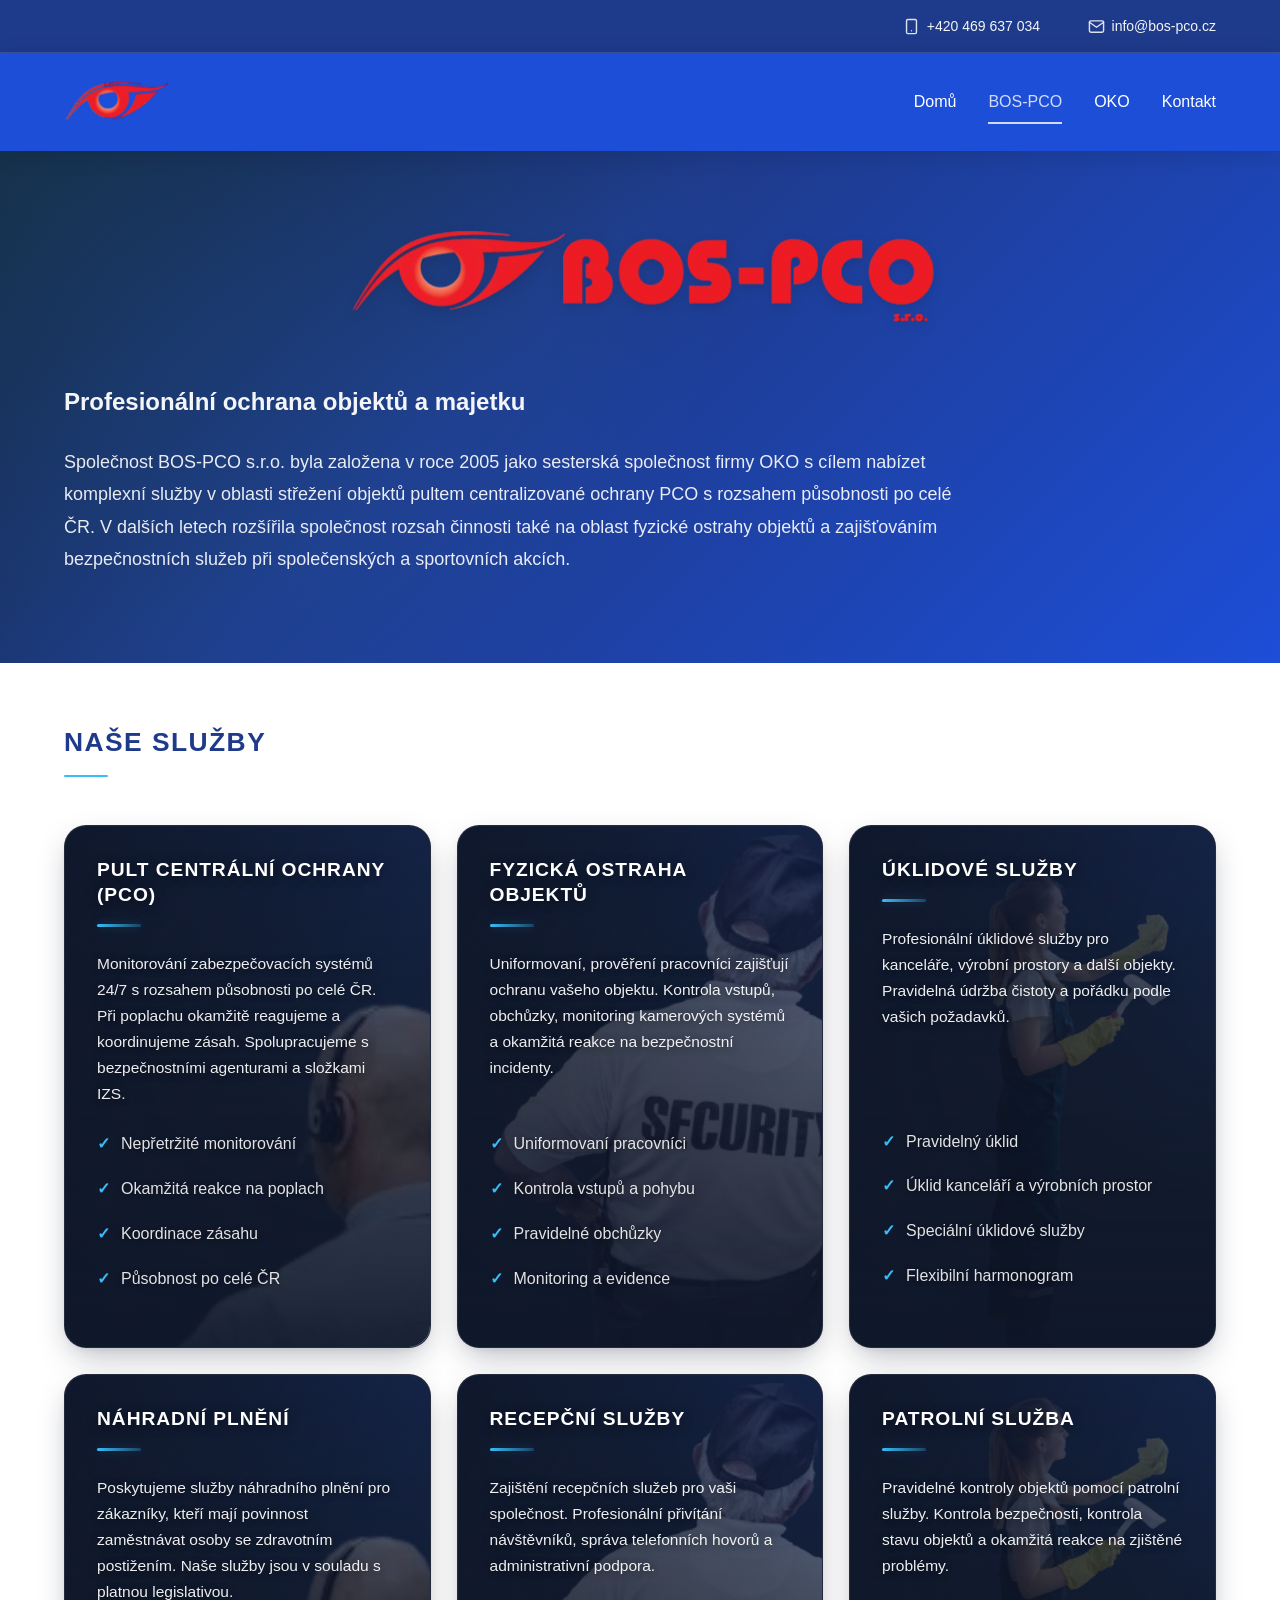
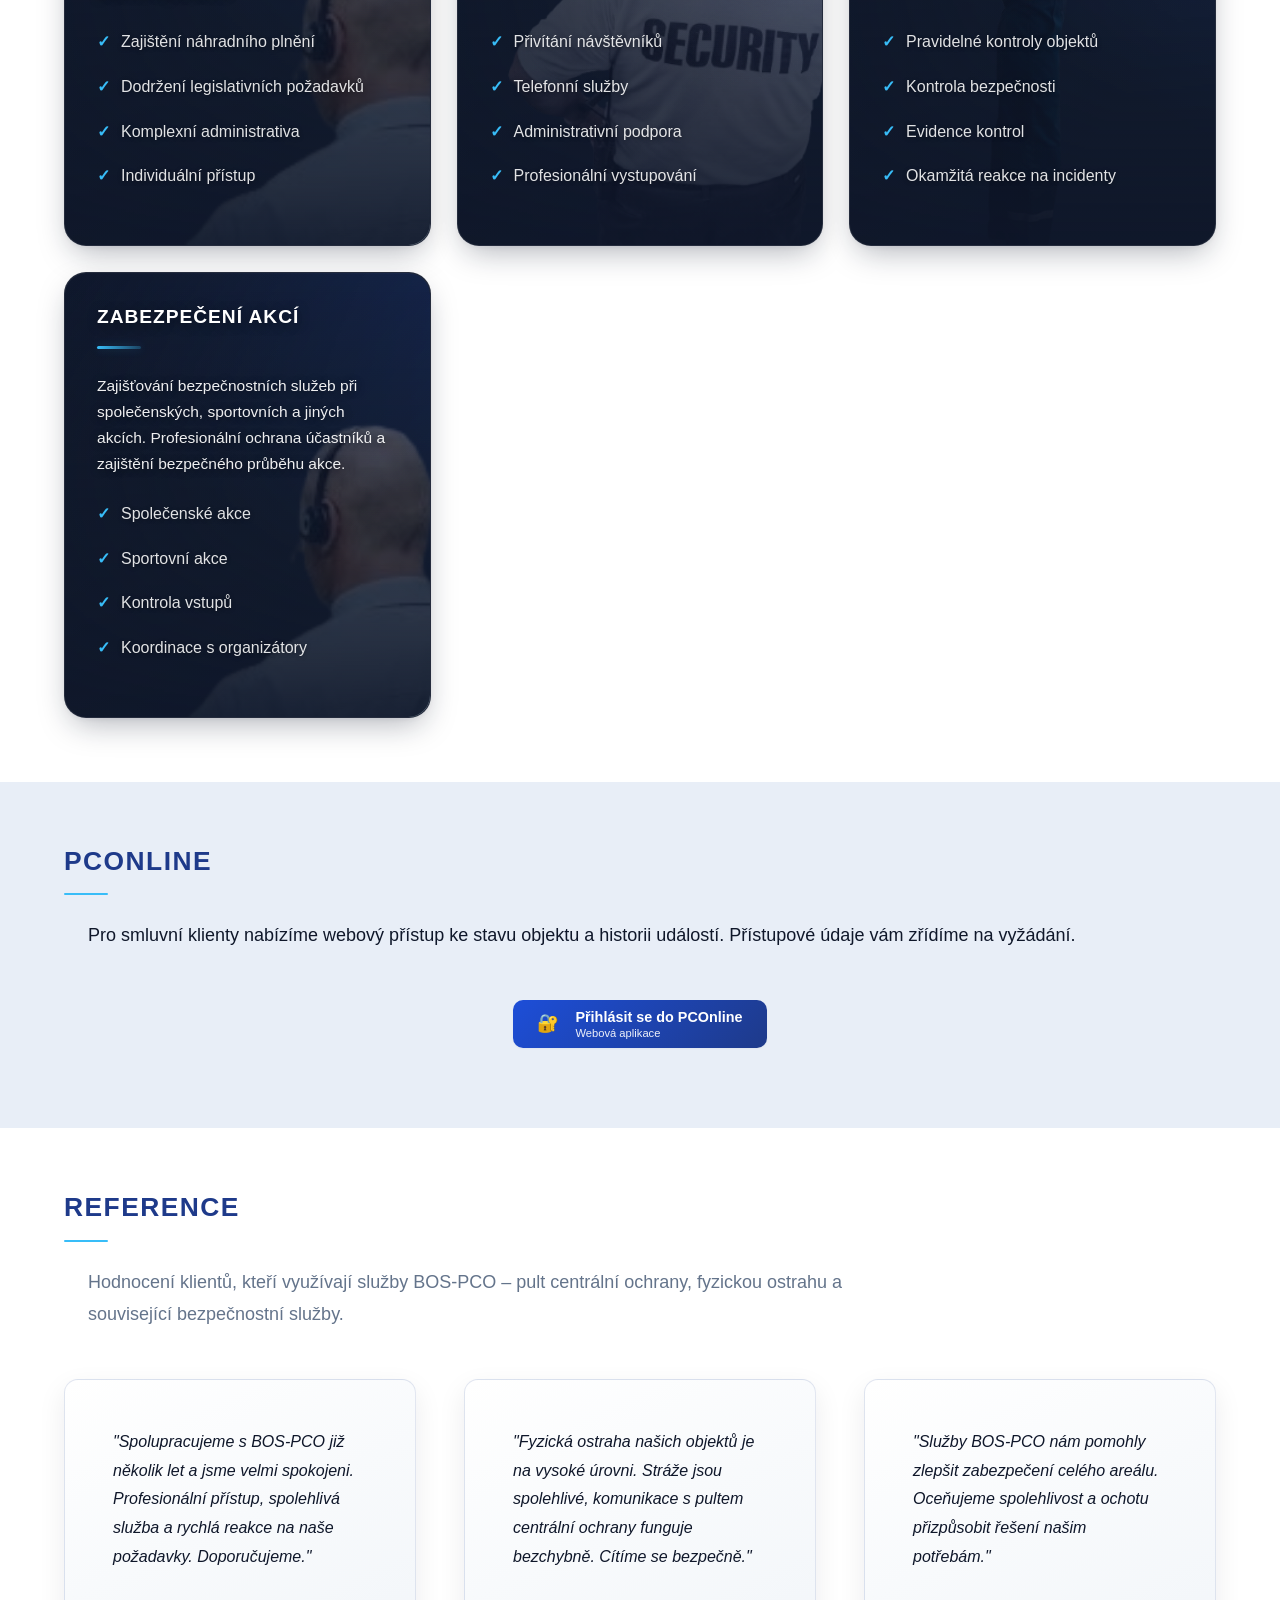
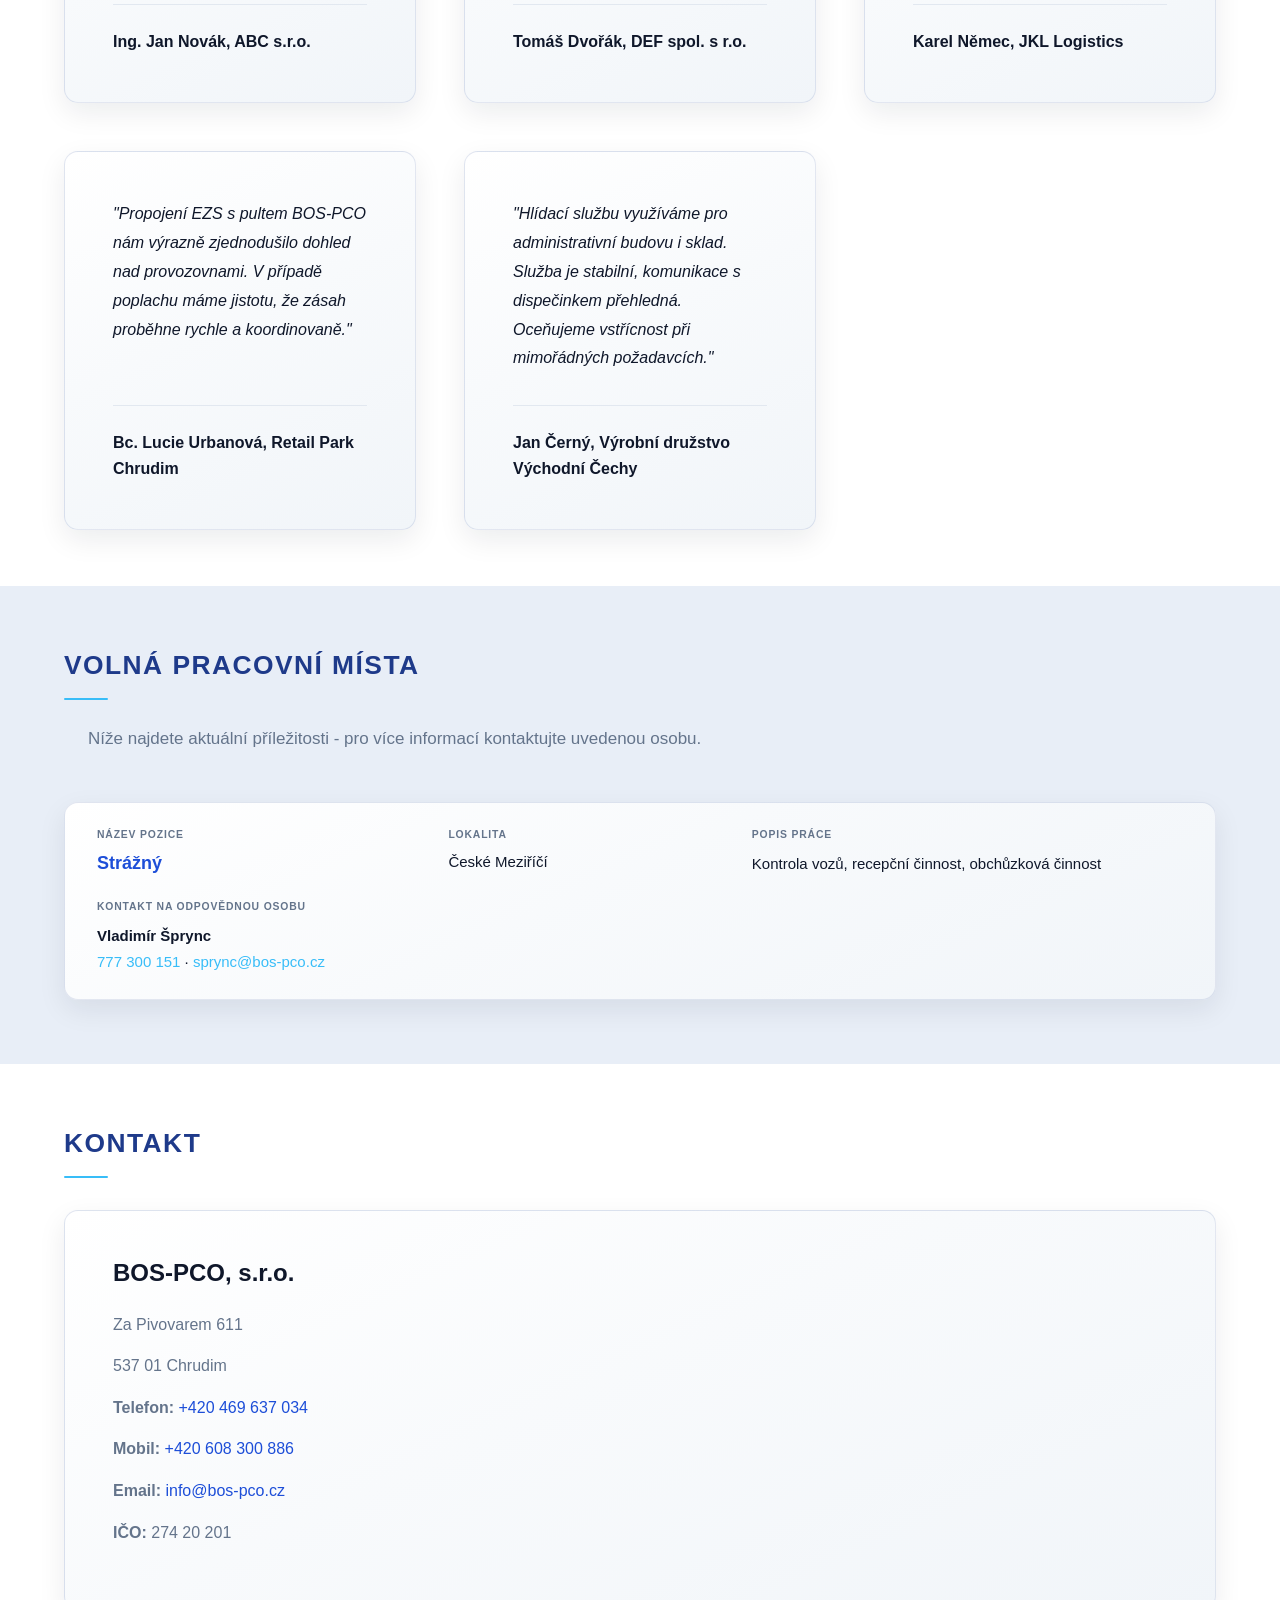
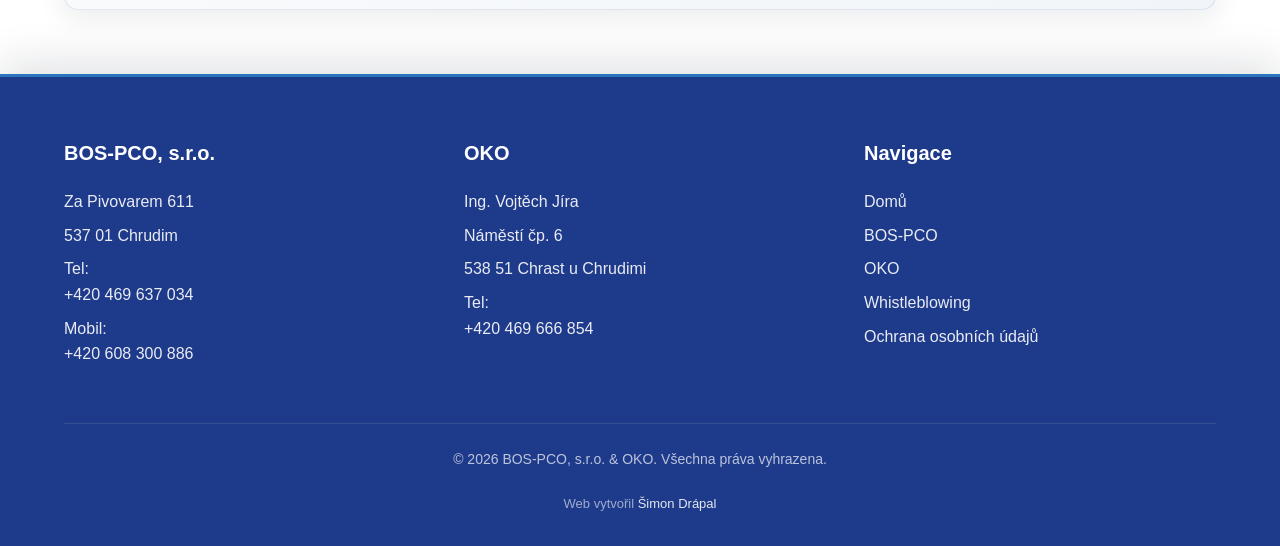
==== commit 25c068bb: "vylepšen vizuál karet služeb" ====
--- a/bos-pco.html
+++ b/bos-pco.html
@@ -3,9 +3,52 @@
 <head>
     <meta charset="UTF-8">
     <meta name="viewport" content="width=device-width, initial-scale=1.0">
-    <meta name="description" content="BOS-PCO poskytuje služby pultu centrální ochrany (PCO), fyzickou ostrahu objektů a komplexní zabezpečení budov. Profesionální ochrana majetku 24/7 v Chrudimi a okolí.">
+    <meta name="description" content="BOS-PCO, s.r.o. – pult centrální ochrany (PCO) s působností po celé ČR, fyzická ostraha objektů, recepční a patrolní služby, úklid, náhradní plnění. Chrudim a okolí.">
     <meta name="keywords" content="pult centrální ochrany, PCO, fyzická ostraha objektů, zabezpečení budov, ochrana majetku, Chrudim, PCOnline">
+    <meta name="robots" content="index, follow">
+    <meta name="theme-color" content="#1d4ed8">
+    <link rel="canonical" href="https://www.bos-pco.cz/bos-pco.html">
+    <link rel="alternate" hreflang="cs" href="https://www.bos-pco.cz/bos-pco.html">
     <title>BOS-PCO, s.r.o. | Pult centrální ochrany a fyzická ostraha objektů</title>
+    <meta property="og:locale" content="cs_CZ">
+    <meta property="og:type" content="website">
+    <meta property="og:title" content="BOS-PCO, s.r.o. | Pult centrální ochrany a fyzická ostraha objektů">
+    <meta property="og:description" content="BOS-PCO, s.r.o. – pult centrální ochrany (PCO) s působností po celé ČR, fyzická ostraha objektů, recepční a patrolní služby, úklid, náhradní plnění. Chrudim a okolí.">
+    <meta property="og:url" content="https://www.bos-pco.cz/bos-pco.html">
+    <meta property="og:site_name" content="BOS-PCO a OKO">
+    <meta property="og:image" content="https://www.bos-pco.cz/img/bos_pco_logo.png">
+    <meta name="twitter:card" content="summary_large_image">
+    <meta name="twitter:title" content="BOS-PCO, s.r.o. | Pult centrální ochrany a fyzická ostraha objektů">
+    <meta name="twitter:description" content="BOS-PCO, s.r.o. – pult centrální ochrany (PCO) s působností po celé ČR, fyzická ostraha objektů, recepční a patrolní služby, úklid, náhradní plnění. Chrudim a okolí.">
+    <meta name="twitter:image" content="https://www.bos-pco.cz/img/bos_pco_logo.png">
+    <script type="application/ld+json">
+    {
+      "@context": "https://schema.org",
+      "@graph": [
+        {
+          "@type": "WebPage",
+          "name": "BOS-PCO, s.r.o. – pult centrální ochrany a fyzická ostraha",
+          "url": "https://www.bos-pco.cz/bos-pco.html",
+          "inLanguage": "cs-CZ",
+          "isPartOf": { "@type": "WebSite", "name": "BOS-PCO a OKO", "url": "https://www.bos-pco.cz/" }
+        },
+        {
+          "@type": "LocalBusiness",
+          "name": "BOS-PCO, s.r.o.",
+          "url": "https://www.bos-pco.cz/bos-pco.html",
+          "telephone": "+420-469-637-034",
+          "address": {
+            "@type": "PostalAddress",
+            "streetAddress": "Za Pivovarem 611",
+            "addressLocality": "Chrudim",
+            "postalCode": "537 01",
+            "addressCountry": "CZ"
+          },
+          "areaServed": { "@type": "Country", "name": "CZ" }
+        }
+      ]
+    }
+    </script>
     <link rel="icon" href="img/oko_1_1.png" type="image/png">
     <link rel="apple-touch-icon" sizes="180x180" href="img/oko_1_1.png">
     <link rel="stylesheet" href="css/style.css">
@@ -57,7 +100,7 @@
         <div class="container">
             <div class="header-content">
                 <a href="index.html" class="logo">
-                    <img src="img/oko.png" alt="OKO" class="logo-img">
+                    <img src="img/oko.png" alt="BOS-PCO a OKO – domovská stránka" class="logo-img" decoding="async">
                     <!-- <span class="logo-text">BOS-PCO & OKO</span> -->
                 </a>
                 <button class="menu-toggle" aria-label="Menu" id="menuToggle">
@@ -79,7 +122,7 @@
         <section class="page-hero hero-bos page-hero--entrance">
             <div class="container">
                 <div class="hero-logos">
-                    <img src="img/bos_pco_logo.png" alt="BOS-PCO, s.r.o." class="hero-logo">
+                    <img src="img/bos_pco_logo.png" alt="Logo BOS-PCO, s.r.o." class="hero-logo" decoding="async">
                 </div>
                 <p class="page-subtitle">Profesionální ochrana objektů a majetku</p>
                 <p class="page-intro">
--- a/css/style.css
+++ b/css/style.css
@@ -1159,7 +1159,7 @@
 .page-bos-pco .services-grid,
 .page-oko .services-grid {
     grid-template-columns: repeat(3, minmax(0, 1fr));
-    gap: var(--spacing-lg);
+    gap: clamp(1.25rem, 2vw, 1.75rem);
 }
 
 @media (max-width: 1100px) {
@@ -1178,14 +1178,34 @@
 
 .page-bos-pco .service-card--photo,
 .page-oko .service-card--photo {
-    background: #1e293b;
+    background: #0f172a;
     overflow: hidden;
     isolation: isolate;
-    border: 1px solid rgba(255, 255, 255, 0.1);
-    box-shadow: var(--shadow-lg);
-    min-height: 320px;
+    border-radius: clamp(18px, 2.5vw, 22px);
+    border: 1px solid rgba(255, 255, 255, 0.09);
+    box-shadow:
+        0 2px 4px rgba(15, 23, 42, 0.04),
+        0 12px 32px -8px rgba(15, 23, 42, 0.35),
+        inset 0 1px 0 rgba(255, 255, 255, 0.07);
+    min-height: 340px;
     display: flex;
     flex-direction: column;
+    padding: var(--spacing-lg) var(--spacing-lg) var(--spacing-xl);
+    transition:
+        transform 0.5s cubic-bezier(0.22, 1, 0.36, 1),
+        box-shadow 0.5s cubic-bezier(0.22, 1, 0.36, 1),
+        border-color 0.4s ease;
+}
+
+.page-bos-pco .service-card--photo:hover,
+.page-oko .service-card--photo:hover {
+    transform: translateY(-8px);
+    border-color: rgba(56, 189, 248, 0.32);
+    box-shadow:
+        0 4px 8px rgba(15, 23, 42, 0.06),
+        0 20px 48px -12px rgba(15, 23, 42, 0.5),
+        0 0 0 1px rgba(56, 189, 248, 0.12),
+        inset 0 1px 0 rgba(255, 255, 255, 0.1);
 }
 
 .page-bos-pco .service-card__photo-slot,
@@ -1193,15 +1213,17 @@
     position: absolute;
     inset: 0;
     z-index: 0;
-    background-color: #334155;
+    background-color: #1e293b;
     background-size: cover;
     background-position: center;
     background-repeat: no-repeat;
     transform: scale(1);
-    opacity: 0.52;
+    opacity: 0.48;
+    filter: saturate(0.88) brightness(0.94);
     transition:
         opacity 0.55s cubic-bezier(0.4, 0, 0.2, 1),
-        transform 0.65s cubic-bezier(0.4, 0, 0.2, 1);
+        transform 0.65s cubic-bezier(0.4, 0, 0.2, 1),
+        filter 0.55s cubic-bezier(0.4, 0, 0.2, 1);
 }
 
 .page-bos-pco .service-card--photo::after,
@@ -1211,13 +1233,26 @@
     inset: 0;
     z-index: 1;
     pointer-events: none;
-    /* Střední tón: čitelný text, ne „vybledlé“ karty */
-    background: linear-gradient(
-        155deg,
-        rgba(15, 23, 42, 0.82) 0%,
-        rgba(15, 23, 42, 0.72) 42%,
-        rgba(30, 58, 138, 0.5) 100%
-    );
+    border-radius: inherit;
+    /* Vrstvený přechod: čitelný text + hloubka + jemný barevný nádech */
+    background:
+        linear-gradient(
+            180deg,
+            rgba(15, 23, 42, 0.12) 0%,
+            rgba(15, 23, 42, 0.35) 38%,
+            rgba(15, 23, 42, 0.88) 100%
+        ),
+        linear-gradient(
+            125deg,
+            rgba(15, 23, 42, 0.88) 0%,
+            rgba(15, 23, 42, 0.25) 48%,
+            transparent 72%
+        ),
+        linear-gradient(
+            210deg,
+            rgba(29, 78, 216, 0.22) 0%,
+            transparent 55%
+        );
     opacity: 1;
     transition: opacity 0.55s cubic-bezier(0.4, 0, 0.2, 1);
 }
@@ -1239,14 +1274,20 @@
 .page-bos-pco .service-card--photo h3,
 .page-oko .service-card--photo h3 {
     color: #fff;
-    font-size: 1.125rem;
+    font-size: clamp(1.05rem, 1.1vw + 0.9rem, 1.2rem);
     font-weight: 700;
-    letter-spacing: 0.06em;
+    letter-spacing: 0.05em;
     text-transform: uppercase;
-    line-height: 1.25;
+    line-height: 1.3;
     margin-bottom: 0;
-    text-shadow: 0 1px 2px rgba(0, 0, 0, 0.4);
-    transition: color 0.3s ease;
+    text-shadow: 0 2px 12px rgba(0, 0, 0, 0.45);
+    transition: color 0.3s ease, text-shadow 0.35s ease;
+}
+
+.page-bos-pco .service-card--photo:hover h3,
+.page-oko .service-card--photo:hover h3 {
+    color: #fff;
+    text-shadow: 0 2px 16px rgba(0, 0, 0, 0.5);
 }
 
 .page-bos-pco .service-card--photo h3::after,
@@ -1254,63 +1295,84 @@
     content: "";
     display: block;
     width: 2.75rem;
-    height: 2px;
+    height: 3px;
     margin-top: var(--spacing-sm);
     margin-bottom: var(--spacing-md);
-    background: var(--color-secondary);
-    border-radius: 1px;
+    background: linear-gradient(90deg, var(--color-secondary), rgba(56, 189, 248, 0.25));
+    border-radius: 2px;
+    box-shadow: 0 0 10px rgba(56, 189, 248, 0.2);
     transition: width 0.45s cubic-bezier(0.4, 0, 0.2, 1);
 }
 
 .page-bos-pco .service-card--photo:hover h3::after,
 .page-oko .service-card--photo:hover h3::after {
-    width: calc(2.75rem * 2);
+    width: min(5.5rem, 45%);
 }
 
 .page-bos-pco .service-card--photo p,
 .page-oko .service-card--photo p {
-    color: rgba(255, 255, 255, 0.92);
-    font-size: 0.95rem;
-    line-height: 1.65;
+    color: rgba(255, 255, 255, 0.93);
+    font-size: 0.97rem;
+    line-height: 1.68;
     margin-bottom: var(--spacing-sm);
-    text-shadow: 0 1px 3px rgba(0, 0, 0, 0.4);
+    text-shadow: 0 1px 8px rgba(0, 0, 0, 0.45);
+}
+
+.page-bos-pco .service-card--photo ul,
+.page-oko .service-card--photo ul {
+    display: flex;
+    flex-direction: column;
+    gap: 0.2rem;
 }
 
 .page-bos-pco .service-card--photo ul li,
 .page-oko .service-card--photo ul li {
     color: rgba(255, 255, 255, 0.88);
-    text-shadow: 0 1px 2px rgba(0, 0, 0, 0.38);
+    text-shadow: 0 1px 4px rgba(0, 0, 0, 0.35);
+    margin: 0;
+    padding: var(--spacing-xs) 0;
+    padding-left: var(--spacing-md);
+    position: relative;
+    background: none;
+    border: none;
+    border-radius: 0;
 }
 
 .page-bos-pco .service-card--photo ul li::before,
 .page-oko .service-card--photo ul li::before {
+    left: 0;
     color: var(--color-secondary);
-}
-
-.page-bos-pco .service-card--photo:hover h3,
-.page-oko .service-card--photo:hover h3 {
-    color: #fff;
-}
-
-/* Hover: fotka plně viditelná + zoom, překryv slabší */
+    text-shadow: none;
+}
+
+/* Hover: fotka živější + jemný zoom, překryv lehčí */
 .page-bos-pco .service-card--photo:hover .service-card__photo-slot,
 .page-oko .service-card--photo:hover .service-card__photo-slot {
     opacity: 1;
-    transform: scale(1.03);
+    transform: scale(1.045);
+    filter: saturate(1.05) brightness(1);
 }
 
 .page-bos-pco .service-card--photo:hover::after,
 .page-oko .service-card--photo:hover::after {
-    opacity: 0.62;
+    opacity: 0.58;
 }
 
 @media (prefers-reduced-motion: reduce) {
+    .page-bos-pco .service-card--photo,
+    .page-oko .service-card--photo,
+    .page-bos-pco .service-card--photo:hover,
+    .page-oko .service-card--photo:hover {
+        transform: none;
+    }
+
     .page-bos-pco .service-card__photo-slot,
     .page-bos-pco .service-card--photo:hover .service-card__photo-slot,
     .page-oko .service-card__photo-slot,
     .page-oko .service-card--photo:hover .service-card__photo-slot {
         transition-duration: 0.01ms;
         transform: none;
+        filter: none;
     }
 
     .page-bos-pco .service-card--photo:hover .service-card__photo-slot,
@@ -2929,6 +2991,33 @@
 .services-grid .service-card:nth-child(7) { animation-delay: 0.7s; }
 .services-grid .service-card:nth-child(8) { animation-delay: 0.8s; }
 
+/*
+ * BOS-PCO / OKO – karty služeb: stejný princip (opacity + translateY při scrollu),
+ * delší doba a měkčí křivka jako u hero copy (plynulejší dojezd).
+ */
+.page-bos-pco .services-grid .service-card:not(.animate-in),
+.page-oko .services-grid .service-card:not(.animate-in) {
+    transition:
+        opacity 1.1s cubic-bezier(0.22, 1, 0.36, 1),
+        transform 1.1s cubic-bezier(0.22, 1, 0.36, 1);
+}
+
+.page-bos-pco .services-grid .service-card.animate-in,
+.page-oko .services-grid .service-card.animate-in {
+    transition:
+        opacity 1.1s cubic-bezier(0.22, 1, 0.36, 1),
+        transform 1.1s cubic-bezier(0.22, 1, 0.36, 1);
+}
+
+@media (prefers-reduced-motion: reduce) {
+    .page-bos-pco .services-grid .service-card:not(.animate-in),
+    .page-oko .services-grid .service-card:not(.animate-in),
+    .page-bos-pco .services-grid .service-card.animate-in,
+    .page-oko .services-grid .service-card.animate-in {
+        transition-duration: 0.01ms;
+    }
+}
+
 .features-grid .feature-card:nth-child(1) { animation-delay: 0.1s; }
 .features-grid .feature-card:nth-child(2) { animation-delay: 0.2s; }
 .features-grid .feature-card:nth-child(3) { animation-delay: 0.3s; }
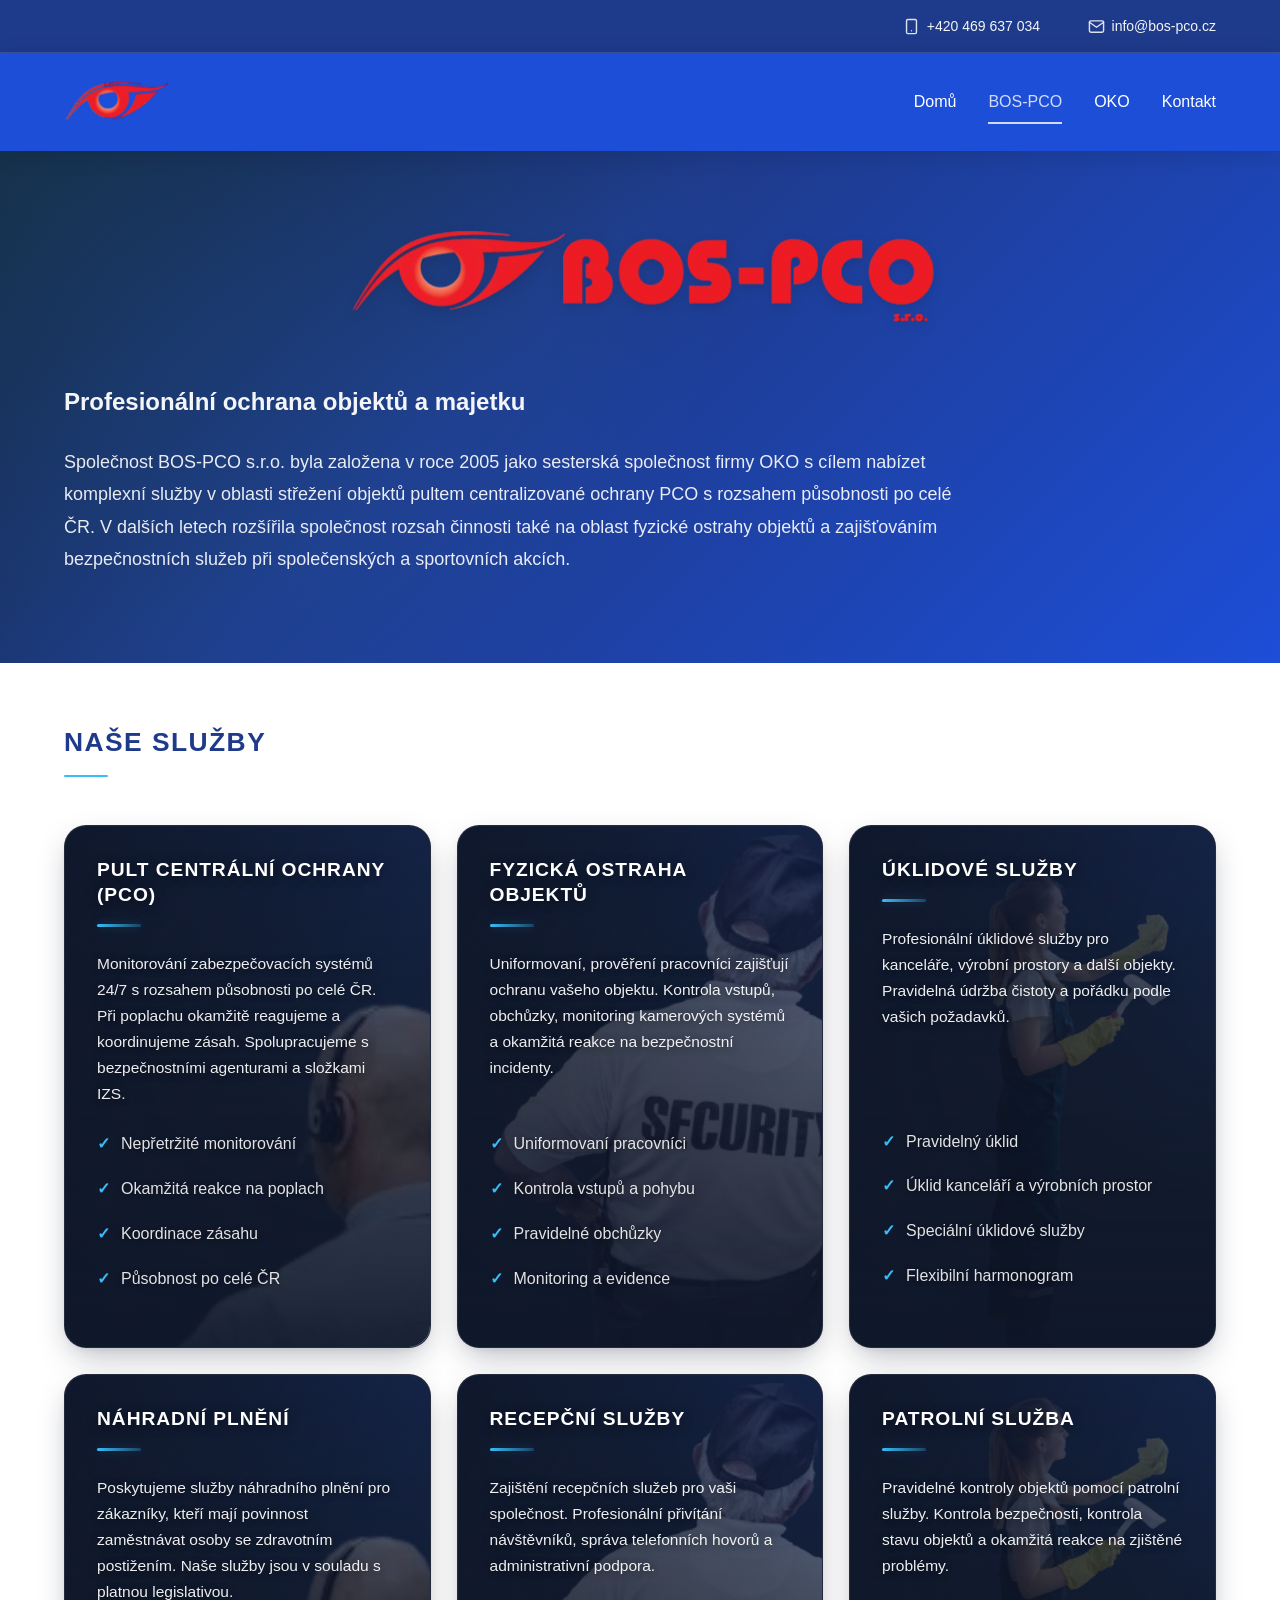
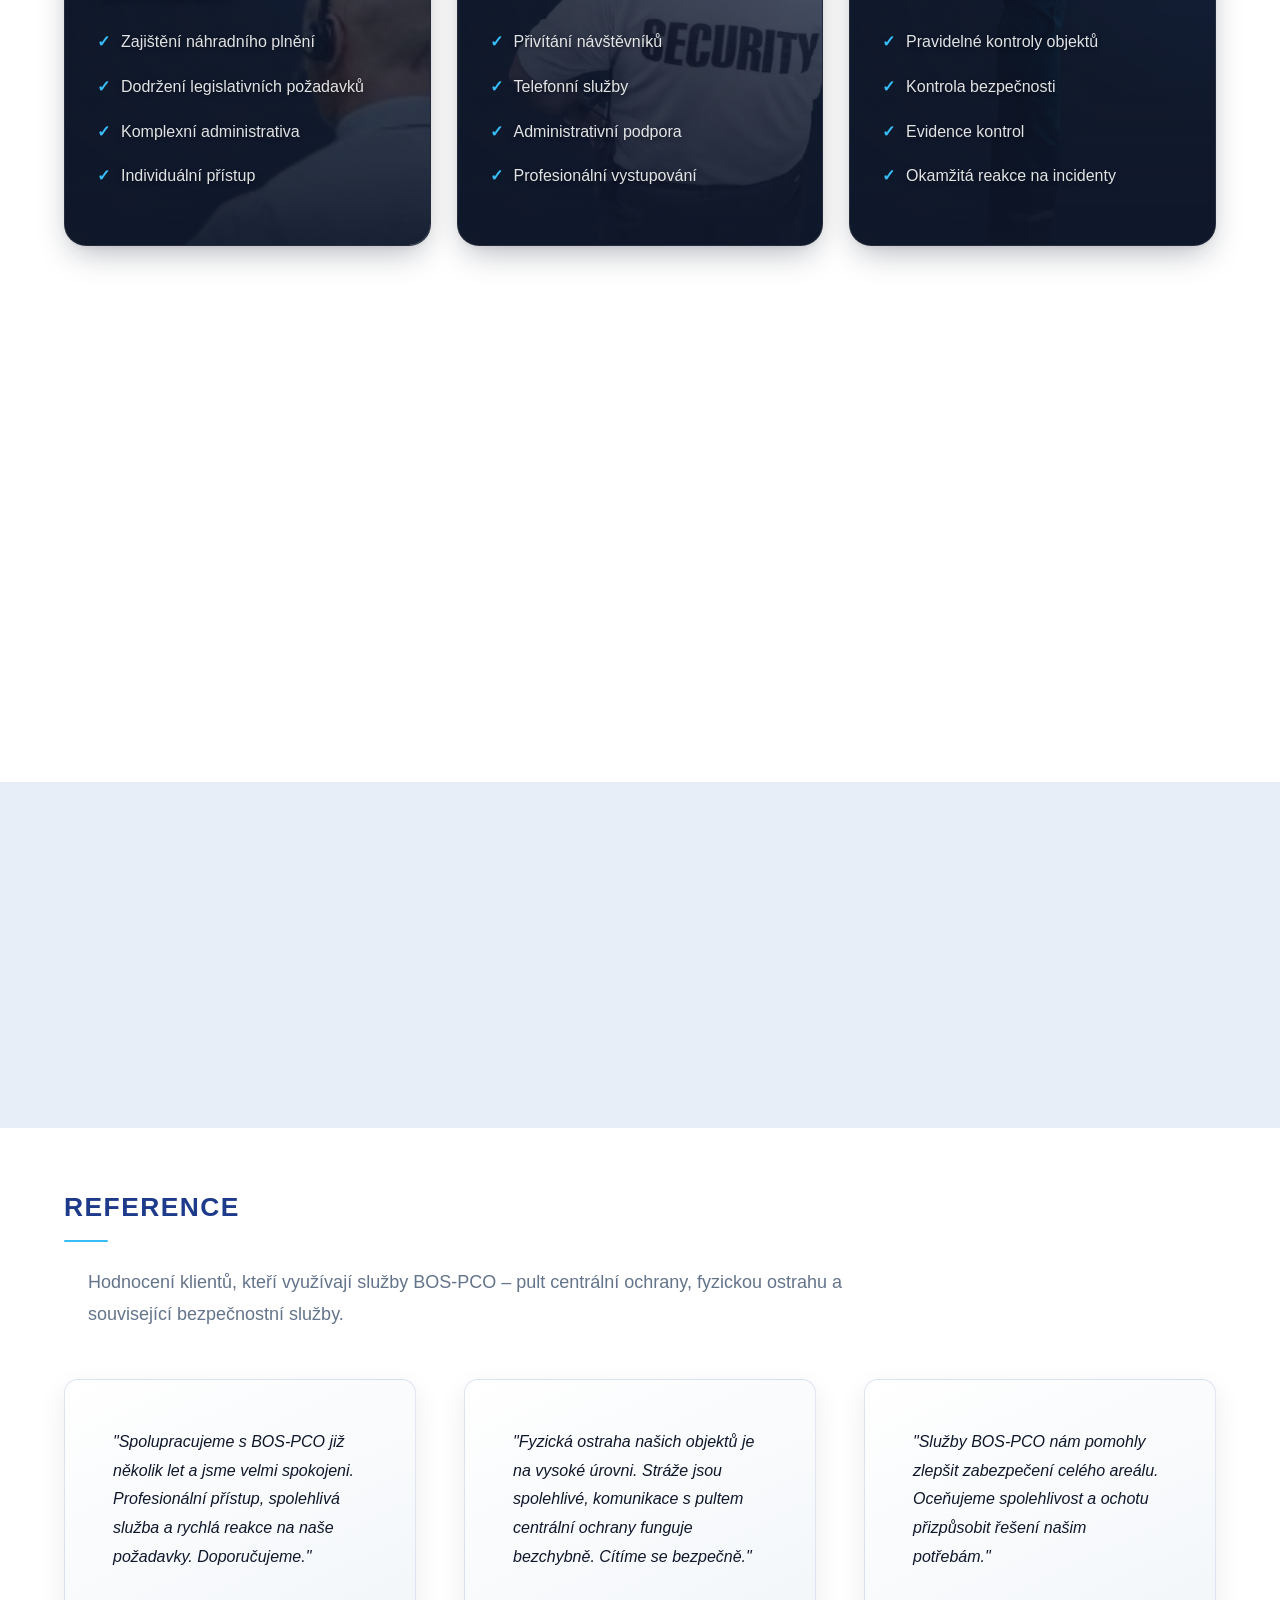
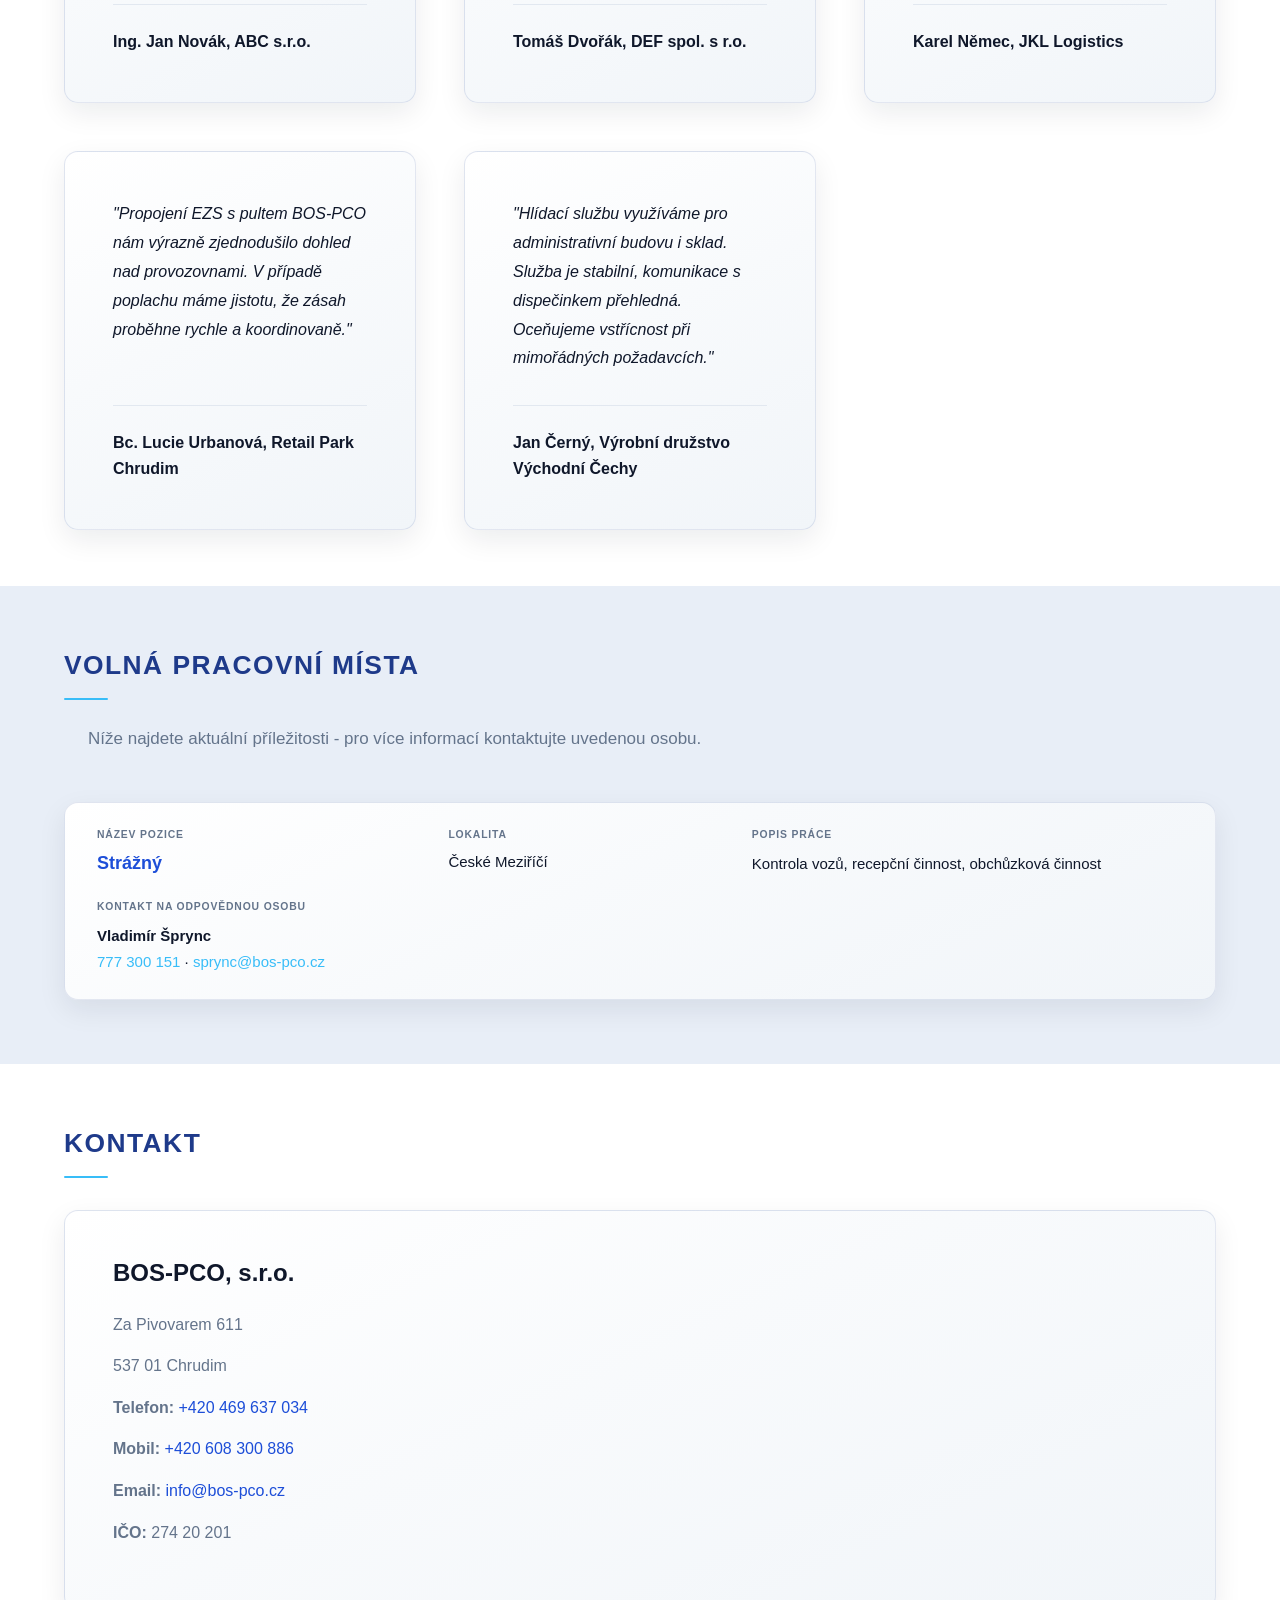
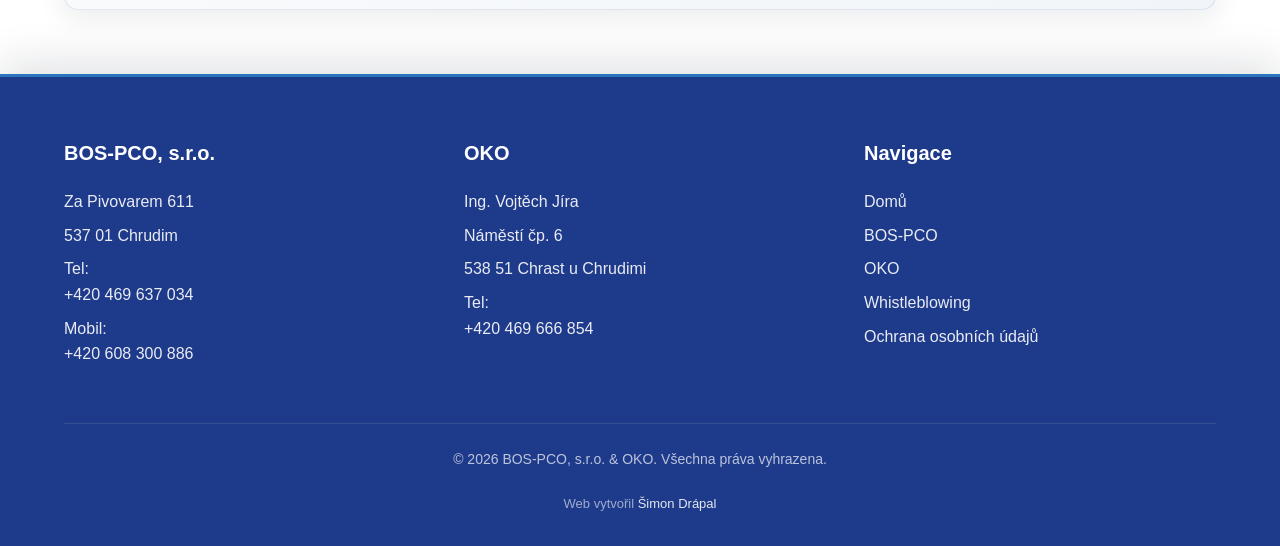
==== commit e5dfe611: "připraveny sekce na fotky zakázek" ====
--- a/bos-pco.html
+++ b/bos-pco.html
@@ -346,6 +346,38 @@
             </div>
         </section>
 
+        <!-- <section class="work-photos-section" id="zakazky">
+            <div class="container">
+                <h2>Fotky ze zakázek</h2>
+                <div class="work-photos-grid">
+                    <article class="feature-card work-photo-card work-photo-card--a">
+                        <img src="img/images.jpg" alt="Zakázka – ukázka 1" loading="lazy" decoding="async">
+                    </article>
+                    <article class="feature-card work-photo-card work-photo-card--b">
+                        <img src="img/images.jpg" alt="Zakázka – ukázka 2" loading="lazy" decoding="async">
+                    </article>
+                    <article class="feature-card work-photo-card work-photo-card--c">
+                        <img src="img/images.jpg" alt="Zakázka – ukázka 3" loading="lazy" decoding="async">
+                    </article>
+                    <article class="feature-card work-photo-card work-photo-card--d">
+                        <img src="img/images.jpg" alt="Zakázka – ukázka 4" loading="lazy" decoding="async">
+                    </article>
+                    <article class="feature-card work-photo-card work-photo-card--e">
+                        <img src="img/images.jpg" alt="Zakázka – ukázka 5" loading="lazy" decoding="async">
+                    </article>
+                    <article class="feature-card work-photo-card work-photo-card--f">
+                        <img src="img/images.jpg" alt="Zakázka – ukázka 6" loading="lazy" decoding="async">
+                    </article>
+                    <article class="feature-card work-photo-card work-photo-card--g">
+                        <img src="img/images.jpg" alt="Zakázka – ukázka 7" loading="lazy" decoding="async">
+                    </article>
+                    <article class="feature-card work-photo-card work-photo-card--h">
+                        <img src="img/images.jpg" alt="Zakázka – ukázka 8" loading="lazy" decoding="async">
+                    </article>
+                </div>
+            </div>
+        </section> -->
+
         <section class="jobs-section" id="volna-mista">
             <div class="container">
                 <h2>Volná pracovní místa</h2>
--- a/css/style.css
+++ b/css/style.css
@@ -1092,6 +1092,143 @@
     grid-template-columns: repeat(auto-fit, minmax(300px, 1fr));
     gap: var(--spacing-xl);
     margin-top: var(--spacing-xl);
+}
+
+/* Fotky ze zakázek – bento grid (3 řádky, různé šířky / výšky přes span) */
+.work-photos-section {
+    padding: var(--spacing-2xl) 0;
+    background-color: var(--color-bg);
+}
+
+.work-photos-grid {
+    display: grid;
+    grid-template-columns: repeat(6, minmax(0, 1fr));
+    grid-template-rows: repeat(3, minmax(140px, 22vmin));
+    gap: clamp(0.75rem, 1.5vw, 1.25rem);
+    margin-top: var(--spacing-xl);
+}
+
+.work-photo-card {
+    padding: 0;
+    overflow: hidden;
+    border-radius: clamp(16px, 2.2vw, 20px);
+    min-height: 0;
+}
+
+.work-photo-card img {
+    display: block;
+    width: 100%;
+    height: 100%;
+    min-height: 140px;
+    object-fit: cover;
+    transform: scale(1);
+    transition: transform 0.8s cubic-bezier(0.22, 1, 0.36, 1);
+}
+
+.work-photo-card:hover img {
+    transform: scale(1.04);
+}
+
+/*
+ * Mřížka 6×3, 8 fotek:
+ * a – 2×2 (velká), b/e/f – široké přes 2 sloupce, g – široká přes 3 sloupce (dolní pás),
+ * c/h – vysoké přes 2 řádky, d – jedna buňka
+ */
+.work-photo-card--a {
+    grid-column: 1 / 3;
+    grid-row: 1 / 3;
+}
+
+.work-photo-card--b {
+    grid-column: 3 / 5;
+    grid-row: 1;
+}
+
+.work-photo-card--c {
+    grid-column: 5;
+    grid-row: 1 / 3;
+}
+
+.work-photo-card--d {
+    grid-column: 6;
+    grid-row: 1;
+}
+
+.work-photo-card--e {
+    grid-column: 3 / 5;
+    grid-row: 2;
+}
+
+.work-photo-card--f {
+    grid-column: 4 / 6;
+    grid-row: 3;
+}
+
+.work-photo-card--g {
+    grid-column: 1 / 4;
+    grid-row: 3;
+}
+
+.work-photo-card--h {
+    grid-column: 6;
+    grid-row: 2 / 4;
+}
+
+@media (max-width: 960px) {
+    .work-photos-grid {
+        grid-template-columns: repeat(2, minmax(0, 1fr));
+        grid-template-rows: none;
+        grid-auto-rows: minmax(140px, 42vw);
+    }
+
+    .work-photo-card--a,
+    .work-photo-card--b,
+    .work-photo-card--c,
+    .work-photo-card--d,
+    .work-photo-card--e,
+    .work-photo-card--f,
+    .work-photo-card--g,
+    .work-photo-card--h {
+        grid-column: auto;
+        grid-row: auto;
+    }
+
+    .work-photo-card--a {
+        grid-column: 1 / -1;
+        grid-row: span 2;
+        min-height: clamp(220px, 55vw, 320px);
+    }
+
+    .work-photo-card--b,
+    .work-photo-card--e,
+    .work-photo-card--f,
+    .work-photo-card--g {
+        grid-column: span 2;
+    }
+
+    .work-photo-card--c,
+    .work-photo-card--h {
+        grid-row: span 2;
+    }
+}
+
+@media (max-width: 480px) {
+    .work-photos-grid {
+        grid-template-columns: 1fr;
+        grid-auto-rows: minmax(200px, 70vw);
+    }
+
+    .work-photo-card--a,
+    .work-photo-card--b,
+    .work-photo-card--c,
+    .work-photo-card--e,
+    .work-photo-card--f,
+    .work-photo-card--g,
+    .work-photo-card--h {
+        grid-column: auto;
+        grid-row: auto;
+        min-height: 0;
+    }
 }
 
 .service-card {
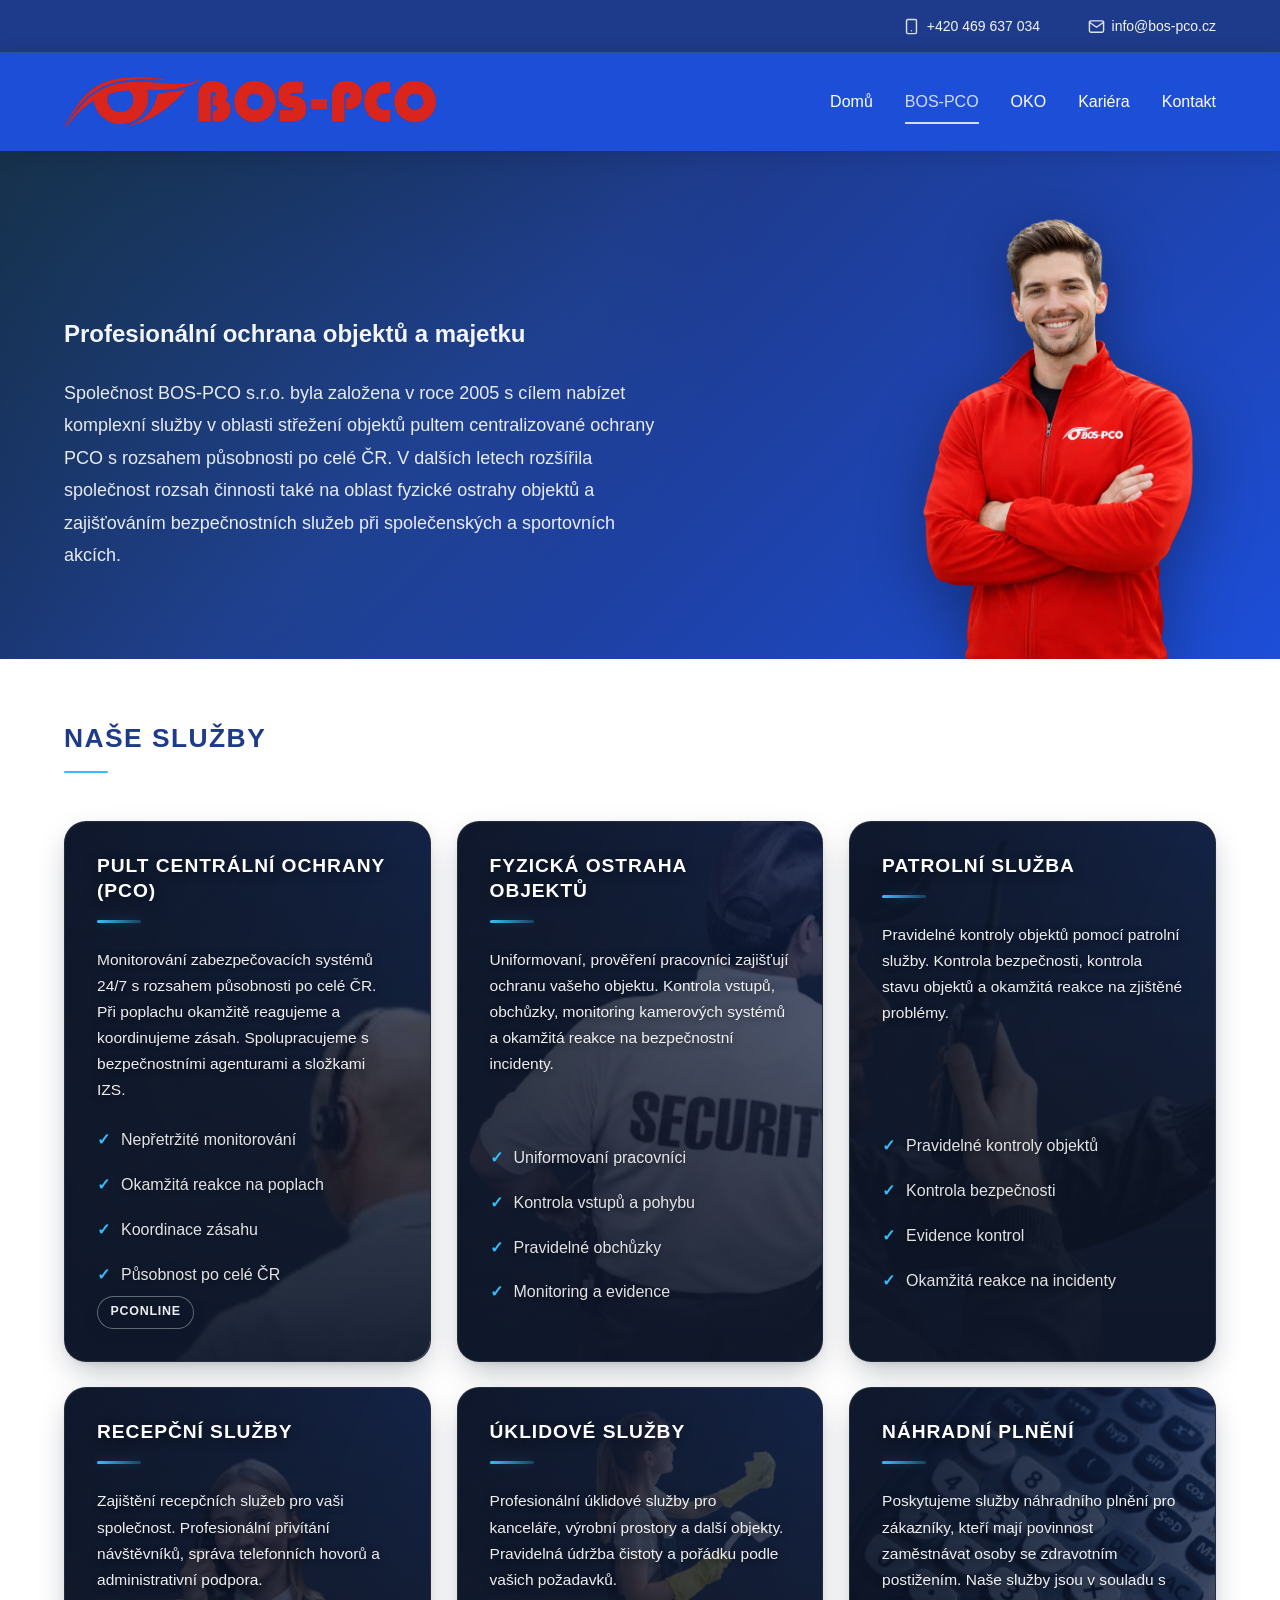
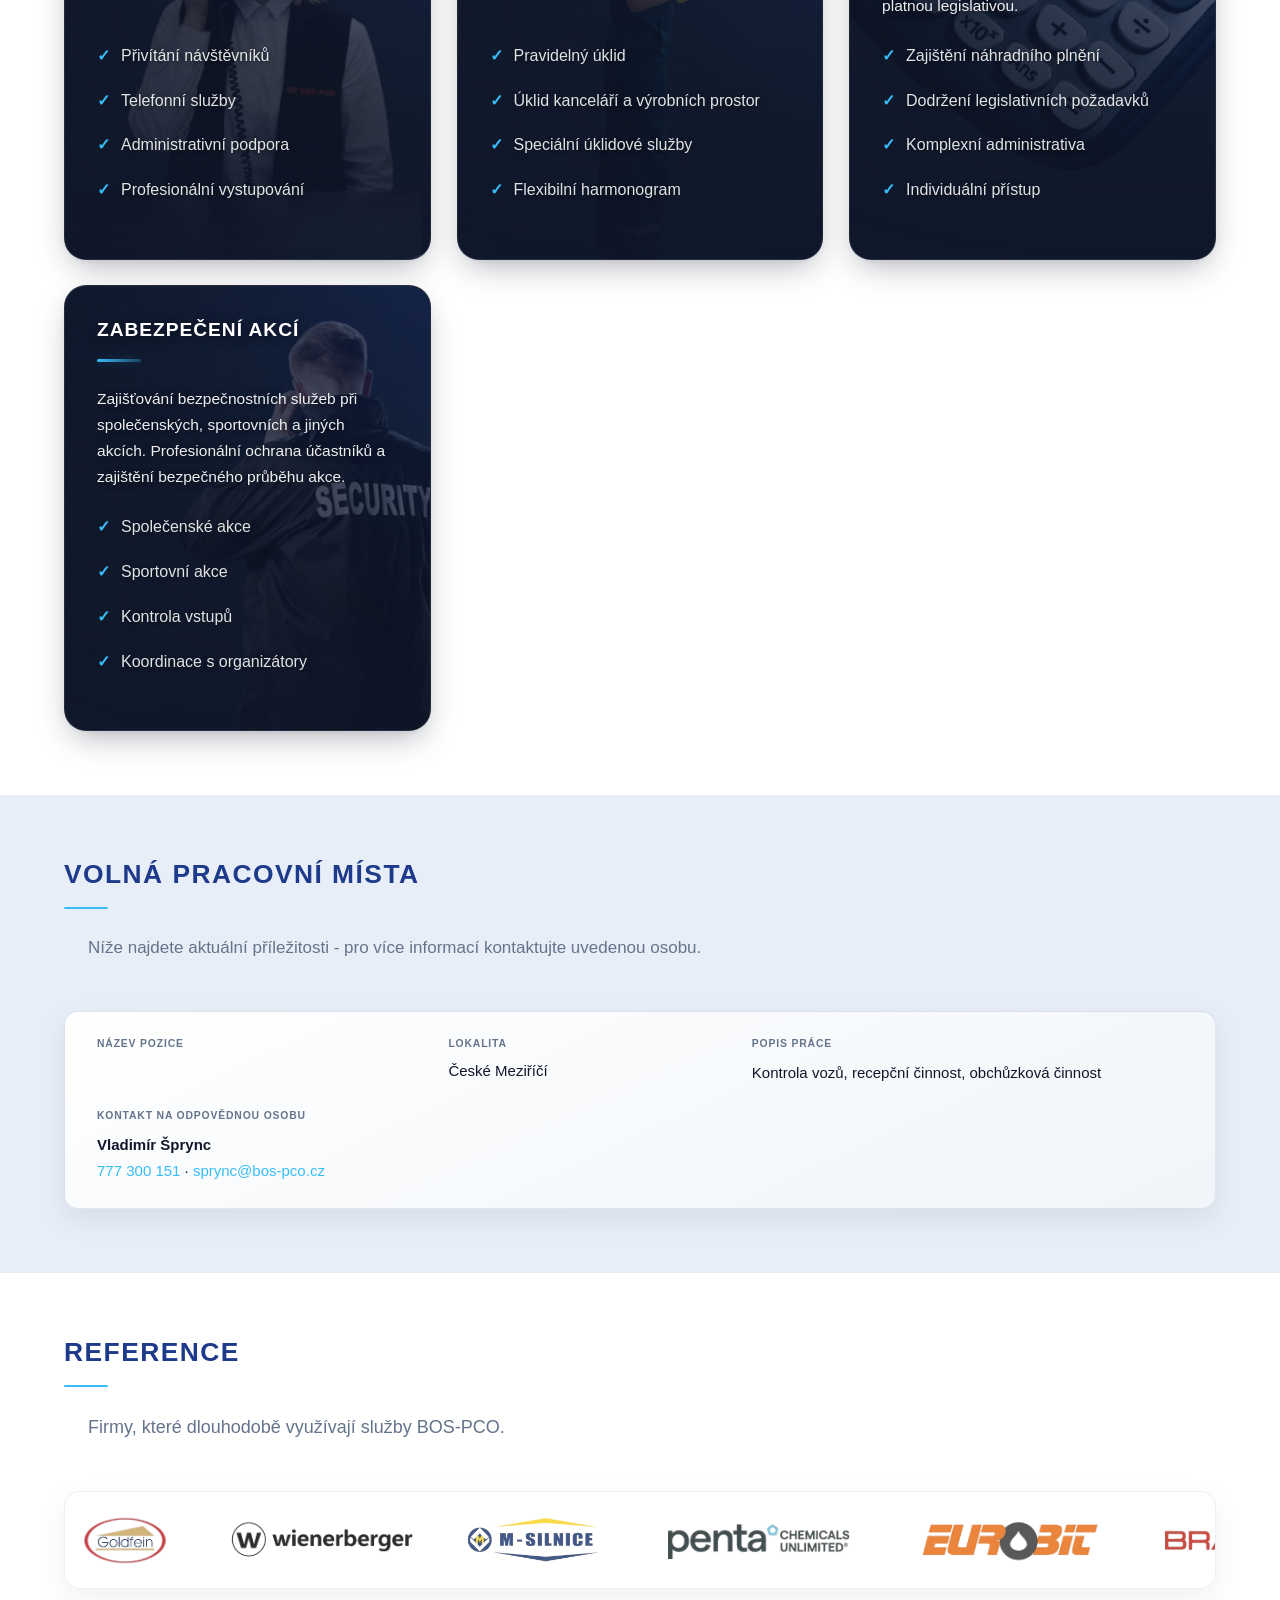
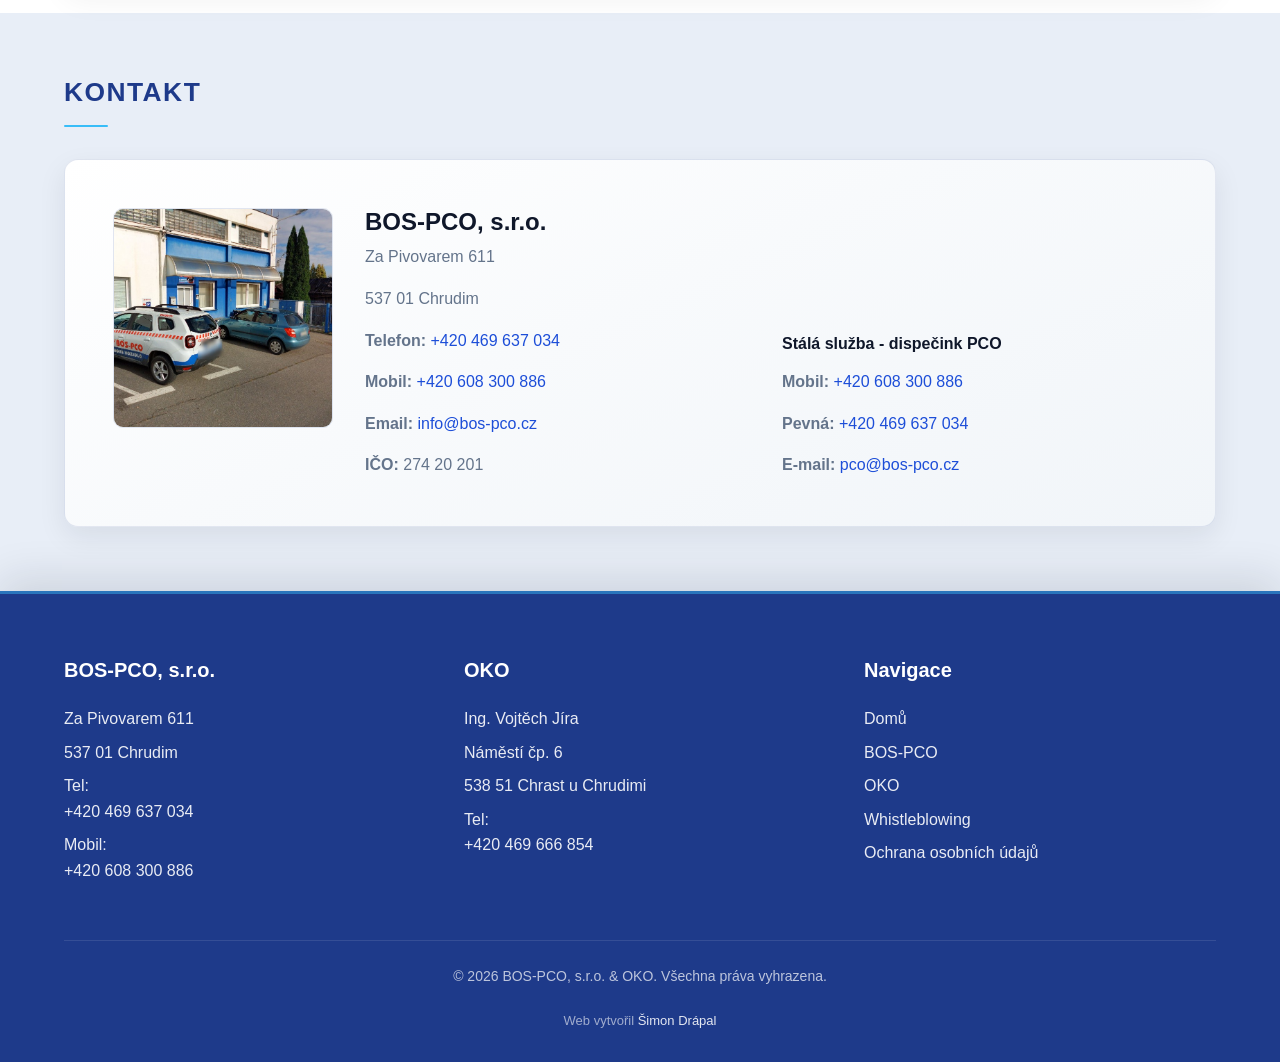
==== commit f46205bd: "úpravy po další schůzce s klientem" ====
--- a/bos-pco.html
+++ b/bos-pco.html
@@ -1,5 +1,5 @@
 <!DOCTYPE html>
-<html lang="cs">
+<html lang="cs" id="top">
 <head>
     <meta charset="UTF-8">
     <meta name="viewport" content="width=device-width, initial-scale=1.0">
@@ -99,8 +99,8 @@
     <header class="header">
         <div class="container">
             <div class="header-content">
-                <a href="index.html" class="logo">
-                    <img src="img/oko.png" alt="BOS-PCO a OKO – domovská stránka" class="logo-img" decoding="async">
+                <a href="#top" class="logo" aria-label="Na začátek stránky">
+                    <img src="img/bos-pco_logo.png" alt="" class="logo-img" decoding="async">
                     <!-- <span class="logo-text">BOS-PCO & OKO</span> -->
                 </a>
                 <button class="menu-toggle" aria-label="Menu" id="menuToggle">
@@ -112,6 +112,7 @@
                     <a href="index.html" class="nav-link">Domů</a>
                     <a href="bos-pco.html" class="nav-link active">BOS-PCO</a>
                     <a href="oko.html" class="nav-link">OKO</a>
+                    <a href="bos-pco.html#volna-mista" class="nav-link">Kariéra</a>
                     <a href="kontakt.html" class="nav-link">Kontakt</a>
                 </nav>
             </div>
@@ -119,20 +120,23 @@
     </header>
 
     <main>
-        <section class="page-hero hero-bos page-hero--entrance">
-            <div class="container">
-                <div class="hero-logos">
-                    <img src="img/bos_pco_logo.png" alt="Logo BOS-PCO, s.r.o." class="hero-logo" decoding="async">
-                </div>
-                <p class="page-subtitle">Profesionální ochrana objektů a majetku</p>
-                <p class="page-intro">
-                    Společnost BOS-PCO s.r.o. byla založena v roce 2005 jako sesterská 
-                    společnost firmy OKO s cílem nabízet komplexní služby v oblasti střežení 
-                    objektů pultem centralizované ochrany PCO s rozsahem působnosti po celé ČR. 
-                    V dalších letech rozšířila společnost rozsah činnosti také na oblast fyzické 
-                    ostrahy objektů a zajišťováním bezpečnostních služeb při společenských 
-                    a sportovních akcích.
-                </p>
+        <section class="page-hero hero-bos page-hero--entrance hero--with-visual hero-bos--with-portrait">
+            <div class="container">
+                <div class="hero-layout">
+                    <div class="hero-copy">
+                        <p class="page-subtitle">Profesionální ochrana objektů a majetku</p>
+                        <p class="page-intro">
+                            Společnost BOS-PCO s.r.o. byla založena v roce 2005 s cílem nabízet komplexní služby v oblasti střežení
+                            objektů pultem centralizované ochrany PCO s rozsahem působnosti po celé ČR.
+                            V dalších letech rozšířila společnost rozsah činnosti také na oblast fyzické
+                            ostrahy objektů a zajišťováním bezpečnostních služeb při společenských
+                            a sportovních akcích.
+                        </p>
+                    </div>
+                    <div class="hero-bos-portrait" aria-hidden="true">
+                        <img src="img/bos_pco_hero.png" alt="" class="hero-bos-portrait__img" width="640" height="800" decoding="async">
+                    </div>
+                </div>
             </div>
         </section>
 
@@ -141,7 +145,7 @@
                 <h2>Naše služby</h2>
                 <!-- Pozadí karet: vložte fotky do img/services/ podle názvů v background-image u .service-card__photo-slot -->
                 <div class="services-grid">
-                    <article class="service-card service-card--photo">
+                    <article class="service-card service-card--photo service-card--pco">
                         <div class="service-card__photo-slot" aria-hidden="true" style="background-image: url('img/services/pco_2.png');"></div>
                         <h3>Pult centrální ochrany (PCO)</h3>
                         <p>
@@ -155,10 +159,11 @@
                             <li>Koordinace zásahu</li>
                             <li>Působnost po celé ČR</li>
                         </ul>
-                    </article>
-
-                    <article class="service-card service-card--photo">
-                        <div class="service-card__photo-slot" aria-hidden="true" style="background-image: url('img/services/security_2.png');"></div>
+                        <a href="https://www.simsweb.eu/simsweb/BOS" target="_blank" rel="noopener noreferrer" class="service-card__subtle-link">PCOnline</a>
+                    </article>
+
+                    <article class="service-card service-card--photo">
+                        <div class="service-card__photo-slot" aria-hidden="true" style="background-image: url('img/services/fyzicka_ostraha_objektu.png');"></div>
                         <h3>Fyzická ostraha objektů</h3>
                         <p>
                             Uniformovaní, prověření pracovníci zajišťují ochranu vašeho 
@@ -174,6 +179,38 @@
                     </article>
 
                     <article class="service-card service-card--photo">
+                        <div class="service-card__photo-slot" aria-hidden="true" style="background-image: url('img/services/patrolni_cinnost.png');"></div>
+                        <h3>Patrolní služba</h3>
+                        <p>
+                            Pravidelné kontroly objektů pomocí patrolní služby. Kontrola 
+                            bezpečnosti, kontrola stavu objektů a okamžitá reakce na 
+                            zjištěné problémy.
+                        </p>
+                        <ul>
+                            <li>Pravidelné kontroly objektů</li>
+                            <li>Kontrola bezpečnosti</li>
+                            <li>Evidence kontrol</li>
+                            <li>Okamžitá reakce na incidenty</li>
+                        </ul>
+                    </article>
+
+                    <article class="service-card service-card--photo">
+                        <div class="service-card__photo-slot" aria-hidden="true" style="background-image: url('img/services/recepni_sluzba.png');"></div>
+                        <h3>Recepční služby</h3>
+                        <p>
+                            Zajištění recepčních služeb pro vaši společnost. Profesionální 
+                            přivítání návštěvníků, správa telefonních hovorů a administrativní 
+                            podpora.
+                        </p>
+                        <ul>
+                            <li>Přivítání návštěvníků</li>
+                            <li>Telefonní služby</li>
+                            <li>Administrativní podpora</li>
+                            <li>Profesionální vystupování</li>
+                        </ul>
+                    </article>
+
+                    <article class="service-card service-card--photo">
                         <div class="service-card__photo-slot" aria-hidden="true" style="background-image: url('img/services/uklid.png');"></div>
                         <h3>Úklidové služby</h3>
                         <p>
@@ -190,7 +227,7 @@
                     </article>
 
                     <article class="service-card service-card--photo">
-                        <div class="service-card__photo-slot" aria-hidden="true" style="background-image: url('img/services/pco_2.png');"></div>
+                        <div class="service-card__photo-slot" aria-hidden="true" style="background-image: url('img/services/nahradni_plneni.png');"></div>
                         <h3>Náhradní plnění</h3>
                         <p>
                             Poskytujeme služby náhradního plnění pro zákazníky, kteří mají 
@@ -205,41 +242,8 @@
                         </ul>
                     </article>
 
-
-                    <article class="service-card service-card--photo">
-                        <div class="service-card__photo-slot" aria-hidden="true" style="background-image: url('img/services/security_2.png');"></div>
-                        <h3>Recepční služby</h3>
-                        <p>
-                            Zajištění recepčních služeb pro vaši společnost. Profesionální 
-                            přivítání návštěvníků, správa telefonních hovorů a administrativní 
-                            podpora.
-                        </p>
-                        <ul>
-                            <li>Přivítání návštěvníků</li>
-                            <li>Telefonní služby</li>
-                            <li>Administrativní podpora</li>
-                            <li>Profesionální vystupování</li>
-                        </ul>
-                    </article>
-
-                    <article class="service-card service-card--photo">
-                        <div class="service-card__photo-slot" aria-hidden="true" style="background-image: url('img/services/uklid.png');"></div>
-                        <h3>Patrolní služba</h3>
-                        <p>
-                            Pravidelné kontroly objektů pomocí patrolní služby. Kontrola 
-                            bezpečnosti, kontrola stavu objektů a okamžitá reakce na 
-                            zjištěné problémy.
-                        </p>
-                        <ul>
-                            <li>Pravidelné kontroly objektů</li>
-                            <li>Kontrola bezpečnosti</li>
-                            <li>Evidence kontrol</li>
-                            <li>Okamžitá reakce na incidenty</li>
-                        </ul>
-                    </article>
-
-                    <article class="service-card service-card--photo">
-                        <div class="service-card__photo-slot" aria-hidden="true" style="background-image: url('img/services/pco_2.png');"></div>
+                    <article class="service-card service-card--photo">
+                        <div class="service-card__photo-slot" aria-hidden="true" style="background-image: url('img/services/zabezpeceni_akci.png');"></div>
                         <h3>Zabezpečení akcí</h3>
                         <p>
                             Zajišťování bezpečnostních služeb při společenských, sportovních 
@@ -256,127 +260,6 @@
                 </div>
             </div>
         </section>
-
-        <section class="pconline-section pconline-section--compact">
-            <div class="container">
-                <div class="pconline-content">
-                    <h2>PCOnline</h2>
-                    <p class="pconline-intro">
-                        Pro smluvní klienty nabízíme webový přístup ke stavu objektu a historii událostí.
-                        Přístupové údaje vám zřídíme na vyžádání.
-                    </p>
-
-                    <div class="pconline-login">
-                        <div class="login-button-wrapper">
-                            <a href="https://www.simsweb.eu/simsweb/BOS" target="_blank" rel="noopener noreferrer" class="login-btn">
-                                <span class="login-icon">🔐</span>
-                                <span class="login-text">
-                                    <strong>Přihlásit se do PCOnline</strong>
-                                    <small>Webová aplikace</small>
-                                </span>
-                            </a>
-                        </div>
-                    </div>
-                </div>
-            </div>
-        </section>
-
-        <section class="testimonials-section" id="reference">
-            <div class="container">
-                <h2>Reference</h2>
-                <p class="section-intro">
-                    Hodnocení klientů, kteří využívají služby BOS-PCO – pult centrální ochrany, fyzickou ostrahu a související bezpečnostní služby.
-                </p>
-                <div class="testimonials-grid" id="bosPcoTestimonialsGrid">
-                    <article class="testimonial-card">
-                        <p class="testimonial-text">
-                            "Spolupracujeme s BOS-PCO již několik let a jsme velmi spokojeni.
-                            Profesionální přístup, spolehlivá služba a rychlá reakce na naše požadavky.
-                            Doporučujeme."
-                        </p>
-                        <div class="testimonial-footer">
-                            <p class="testimonial-author">Ing. Jan Novák, ABC s.r.o.</p>
-                        </div>
-                    </article>
-
-                    <article class="testimonial-card">
-                        <p class="testimonial-text">
-                            "Fyzická ostraha našich objektů je na vysoké úrovni. Stráže jsou
-                            spolehlivé, komunikace s pultem centrální ochrany funguje bezchybně.
-                            Cítíme se bezpečně."
-                        </p>
-                        <div class="testimonial-footer">
-                            <p class="testimonial-author">Tomáš Dvořák, DEF spol. s r.o.</p>
-                        </div>
-                    </article>
-
-                    <article class="testimonial-card">
-                        <p class="testimonial-text">
-                            "Služby BOS-PCO nám pomohly zlepšit zabezpečení celého areálu. Oceňujeme
-                            spolehlivost a ochotu přizpůsobit řešení našim potřebám."
-                        </p>
-                        <div class="testimonial-footer">
-                            <p class="testimonial-author">Karel Němec, JKL Logistics</p>
-                        </div>
-                    </article>
-
-                    <article class="testimonial-card">
-                        <p class="testimonial-text">
-                            "Propojení EZS s pultem BOS-PCO nám výrazně zjednodušilo dohled nad provozovnami.
-                            V případě poplachu máme jistotu, že zásah proběhne rychle a koordinovaně."
-                        </p>
-                        <div class="testimonial-footer">
-                            <p class="testimonial-author">Bc. Lucie Urbanová, Retail Park Chrudim</p>
-                        </div>
-                    </article>
-
-                    <article class="testimonial-card">
-                        <p class="testimonial-text">
-                            "Hlídací službu využíváme pro administrativní budovu i sklad. Služba je stabilní,
-                            komunikace s dispečinkem přehledná. Oceňujeme vstřícnost při mimořádných požadavcích."
-                        </p>
-                        <div class="testimonial-footer">
-                            <p class="testimonial-author">Jan Černý, Výrobní družstvo Východní Čechy</p>
-                        </div>
-                    </article>
-                </div>
-                <div class="testimonials-cta testimonials-cta--reference" id="bosPcoTestimonialsCta">
-                    <button type="button" class="btn-ghost" id="bosPcoTestimonialsMore">Další</button>
-                </div>
-            </div>
-        </section>
-
-        <!-- <section class="work-photos-section" id="zakazky">
-            <div class="container">
-                <h2>Fotky ze zakázek</h2>
-                <div class="work-photos-grid">
-                    <article class="feature-card work-photo-card work-photo-card--a">
-                        <img src="img/images.jpg" alt="Zakázka – ukázka 1" loading="lazy" decoding="async">
-                    </article>
-                    <article class="feature-card work-photo-card work-photo-card--b">
-                        <img src="img/images.jpg" alt="Zakázka – ukázka 2" loading="lazy" decoding="async">
-                    </article>
-                    <article class="feature-card work-photo-card work-photo-card--c">
-                        <img src="img/images.jpg" alt="Zakázka – ukázka 3" loading="lazy" decoding="async">
-                    </article>
-                    <article class="feature-card work-photo-card work-photo-card--d">
-                        <img src="img/images.jpg" alt="Zakázka – ukázka 4" loading="lazy" decoding="async">
-                    </article>
-                    <article class="feature-card work-photo-card work-photo-card--e">
-                        <img src="img/images.jpg" alt="Zakázka – ukázka 5" loading="lazy" decoding="async">
-                    </article>
-                    <article class="feature-card work-photo-card work-photo-card--f">
-                        <img src="img/images.jpg" alt="Zakázka – ukázka 6" loading="lazy" decoding="async">
-                    </article>
-                    <article class="feature-card work-photo-card work-photo-card--g">
-                        <img src="img/images.jpg" alt="Zakázka – ukázka 7" loading="lazy" decoding="async">
-                    </article>
-                    <article class="feature-card work-photo-card work-photo-card--h">
-                        <img src="img/images.jpg" alt="Zakázka – ukázka 8" loading="lazy" decoding="async">
-                    </article>
-                </div>
-            </div>
-        </section> -->
 
         <section class="jobs-section" id="volna-mista">
             <div class="container">
@@ -416,18 +299,97 @@
             </div>
         </section>
 
+        <section class="testimonials-section testimonials-section--logos" id="reference">
+            <div class="container">
+                <h2>Reference</h2>
+                <p class="section-intro">
+                    Firmy, které dlouhodobě využívají služby BOS-PCO.
+                </p>
+                <div class="reference-logo-marquee" aria-label="Reference klientů BOS-PCO">
+                    <div class="reference-logo-track">
+                        <img src="img/reference_loga/REF_Goldfein.png" alt="Logo Goldfein" class="reference-logo" loading="lazy" decoding="async">
+                        <img src="img/reference_loga/REF_Wienerberger.png" alt="Logo Wienerberger" class="reference-logo" loading="lazy" decoding="async">
+                        <img src="img/reference_loga/REF_M-Silnice.png" alt="Logo M-SILNICE" class="reference-logo" loading="lazy" decoding="async">
+                        <img src="img/reference_loga/REF_Penta.png" alt="Logo Penta" class="reference-logo" loading="lazy" decoding="async">
+                        <img src="img/reference_loga/REF_Eurobit.png" alt="Logo Eurobit" class="reference-logo" loading="lazy" decoding="async">
+                        <img src="img/reference_loga/REF_Bramac.png" alt="Logo Bramac" class="reference-logo" loading="lazy" decoding="async">
+                        <img src="img/reference_loga/REF_KASI.png" alt="Logo KASI" class="reference-logo" loading="lazy" decoding="async">
+                        <img src="img/reference_loga/REF_Montifer.png" alt="Logo Montifer" class="reference-logo" loading="lazy" decoding="async">
+                        <img src="img/reference_loga/REF_VIVANTIS.png" alt="Logo VIVANTIS" class="reference-logo" loading="lazy" decoding="async">
+                        <img src="img/reference_loga/REF_EREOS.png" alt="Logo EREOS" class="reference-logo" loading="lazy" decoding="async">
+                        <img src="img/reference_loga/REF_TMT.png" alt="Logo TMT" class="reference-logo" loading="lazy" decoding="async">
+                    </div>
+
+                    <div class="reference-logo-track" aria-hidden="true">
+                        <img src="img/reference_loga/REF_Goldfein.png" alt="" class="reference-logo" loading="lazy" decoding="async" aria-hidden="true">
+                        <img src="img/reference_loga/REF_Wienerberger.png" alt="" class="reference-logo" loading="lazy" decoding="async" aria-hidden="true">
+                        <img src="img/reference_loga/REF_M-Silnice.png" alt="" class="reference-logo" loading="lazy" decoding="async" aria-hidden="true">
+                        <img src="img/reference_loga/REF_Penta.png" alt="" class="reference-logo" loading="lazy" decoding="async" aria-hidden="true">
+                        <img src="img/reference_loga/REF_Eurobit.png" alt="" class="reference-logo" loading="lazy" decoding="async" aria-hidden="true">
+                        <img src="img/reference_loga/REF_Bramac.png" alt="" class="reference-logo" loading="lazy" decoding="async" aria-hidden="true">
+                        <img src="img/reference_loga/REF_KASI.png" alt="" class="reference-logo" loading="lazy" decoding="async" aria-hidden="true">
+                        <img src="img/reference_loga/REF_Montifer.png" alt="" class="reference-logo" loading="lazy" decoding="async" aria-hidden="true">
+                        <img src="img/reference_loga/REF_VIVANTIS.png" alt="" class="reference-logo" loading="lazy" decoding="async" aria-hidden="true">
+                        <img src="img/reference_loga/REF_EREOS.png" alt="" class="reference-logo" loading="lazy" decoding="async" aria-hidden="true">
+                        <img src="img/reference_loga/REF_TMT.png" alt="" class="reference-logo" loading="lazy" decoding="async" aria-hidden="true">
+                    </div>
+                </div>
+            </div>
+        </section>
+
+        <!-- <section class="work-photos-section" id="zakazky">
+            <div class="container">
+                <h2>Fotky ze zakázek</h2>
+                <div class="work-photos-grid">
+                    <article class="feature-card work-photo-card work-photo-card--a">
+                        <img src="img/images.jpg" alt="Zakázka – ukázka 1" loading="lazy" decoding="async">
+                    </article>
+                    <article class="feature-card work-photo-card work-photo-card--b">
+                        <img src="img/images.jpg" alt="Zakázka – ukázka 2" loading="lazy" decoding="async">
+                    </article>
+                    <article class="feature-card work-photo-card work-photo-card--c">
+                        <img src="img/images.jpg" alt="Zakázka – ukázka 3" loading="lazy" decoding="async">
+                    </article>
+                    <article class="feature-card work-photo-card work-photo-card--d">
+                        <img src="img/images.jpg" alt="Zakázka – ukázka 4" loading="lazy" decoding="async">
+                    </article>
+                    <article class="feature-card work-photo-card work-photo-card--e">
+                        <img src="img/images.jpg" alt="Zakázka – ukázka 5" loading="lazy" decoding="async">
+                    </article>
+                    <article class="feature-card work-photo-card work-photo-card--f">
+                        <img src="img/images.jpg" alt="Zakázka – ukázka 6" loading="lazy" decoding="async">
+                    </article>
+                    <article class="feature-card work-photo-card work-photo-card--g">
+                        <img src="img/images.jpg" alt="Zakázka – ukázka 7" loading="lazy" decoding="async">
+                    </article>
+                    <article class="feature-card work-photo-card work-photo-card--h">
+                        <img src="img/images.jpg" alt="Zakázka – ukázka 8" loading="lazy" decoding="async">
+                    </article>
+                </div>
+            </div>
+        </section> -->
+
         <section class="contact-section">
             <div class="container">
                 <h2>Kontakt</h2>
                 <div class="contact-grid">
-                    <div class="contact-card">
-                        <h3>BOS-PCO, s.r.o.</h3>
-                        <p>Za Pivovarem 611</p>
-                        <p>537 01 Chrudim</p>
-                        <p><strong>Telefon:</strong> <a href="tel:+420469637034">+420 469 637 034</a></p>
-                        <p><strong>Mobil:</strong> <a href="tel:+420608300886">+420 608 300 886</a></p>
-                        <p><strong>Email:</strong> <a href="mailto:info@bos-pco.cz">info@bos-pco.cz</a></p>
-                        <p><strong>IČO:</strong> 274 20 201</p>
+                    <div class="contact-card contact-card--with-photo">
+                        <img src="img/bos_pco_adresa.JPG" alt="Sídlo společnosti BOS-PCO, s.r.o." class="contact-card__photo" loading="lazy" decoding="async">
+                        <div class="contact-card__content">
+                            <h3>BOS-PCO, s.r.o.</h3>
+                            <p>Za Pivovarem 611</p>
+                            <p>537 01 Chrudim</p>
+                            <p><strong>Telefon:</strong> <a href="tel:+420469637034">+420 469 637 034</a></p>
+                            <p><strong>Mobil:</strong> <a href="tel:+420608300886">+420 608 300 886</a></p>
+                            <p><strong>Email:</strong> <a href="mailto:info@bos-pco.cz">info@bos-pco.cz</a></p>
+                            <p><strong>IČO:</strong> 274 20 201</p>
+                        </div>
+                        <div class="contact-card__dispatch">
+                            <h3>Stálá služba - dispečink PCO</h3>
+                            <p><strong>Mobil:</strong> <a href="tel:+420608300886">+420 608 300 886</a></p>
+                            <p><strong>Pevná:</strong> <a href="tel:+420469637034">+420 469 637 034</a></p>
+                            <p><strong>E-mail:</strong> <a href="mailto:pco@bos-pco.cz">pco@bos-pco.cz</a></p>
+                        </div>
                     </div>
                 </div>
             </div>
--- a/css/style.css
+++ b/css/style.css
@@ -240,6 +240,10 @@
     box-shadow: 0 4px 20px rgba(15, 23, 42, 0.15);
 }
 
+.header--scrolled .logo-img {
+    height: 32px;
+}
+
 .header-content {
     display: flex;
     justify-content: space-between;
@@ -261,7 +265,7 @@
     width: auto;
     object-fit: contain;
     transform-origin: center center;
-    transition: transform 0.25s ease;
+    transition: transform 0.25s ease, height 0.25s ease;
 }
 
 .logo:hover .logo-img,
@@ -277,6 +281,10 @@
 @media (max-width: 768px) {
     .logo-img {
         height: 40px;
+    }
+
+    .header--scrolled .logo-img {
+        height: 36px;
     }
     
     .logo-text {
@@ -476,6 +484,13 @@
     margin-bottom: 0.35rem;
 }
 
+/* OKO: výška se doplní z JS podle skutečné výšky loga BOS */
+.hero--with-visual .cta-oko .cta-logo {
+    width: auto;
+    max-width: 100%;
+    object-fit: contain;
+}
+
 .hero--with-visual .cta-description {
     font-size: 1rem;
     line-height: 1.4;
@@ -635,10 +650,154 @@
         linear-gradient(135deg, #0f172a 0%, var(--color-primary-dark) 40%, var(--color-primary) 100%);
 }
 
+/* BOS-PCO: portrét vpravo, větší, celá fotka (contain), přilepený ke spodu; svisle neusekávat u horní hrany */
+.hero-bos--with-portrait.hero--with-visual.page-hero,
+.hero-bos--with-portrait.page-hero {
+    overflow-x: hidden;
+    overflow-y: visible;
+    padding-top: var(--spacing-xl);
+    padding-bottom: 0;
+}
+
+.hero-bos--with-portrait .hero-layout {
+    align-items: end;
+    grid-template-columns: minmax(0, 1fr) minmax(240px, 38%);
+}
+
+.hero-bos--with-portrait .hero-copy {
+    /* Mezera pod textem vlevo; sekce sama nemá spodní padding – fotka sedí na spodní hranu hero */
+    padding-bottom: var(--spacing-2xl);
+}
+
+.hero-bos-portrait {
+    align-self: end;
+    justify-self: end;
+    width: 100%;
+    max-width: 320px;
+    margin-bottom: 0;
+    /* Může růst směrem nahoru ke spodnímu okraji hlavičky / horní hraně hero */
+    margin-top: clamp(-2.5rem, -3vh, 0);
+    display: flex;
+    align-items: flex-end;
+    justify-content: center;
+    pointer-events: none;
+    line-height: 0;
+    flex-shrink: 0;
+}
+
+.hero-bos-portrait__img {
+    width: 100%;
+    height: auto;
+    max-height: min(52vh, 460px);
+    object-fit: contain;
+    object-position: center bottom;
+    display: block;
+    filter: drop-shadow(0 14px 32px rgba(0, 0, 0, 0.35));
+}
+
+@media (max-width: 960px) {
+    .hero-bos-portrait {
+        max-width: min(300px, 92vw);
+        justify-self: center;
+        margin-top: var(--spacing-sm);
+    }
+
+    .hero-bos-portrait__img {
+        max-height: min(46vh, 400px);
+    }
+
+    .hero-bos--with-portrait .hero-copy {
+        padding-bottom: 0;
+        text-align: center;
+    }
+
+    .hero-bos--with-portrait .page-subtitle,
+    .hero-bos--with-portrait .page-intro {
+        margin-left: auto;
+        margin-right: auto;
+    }
+
+    .hero-bos--with-portrait .page-intro {
+        max-width: 36rem;
+    }
+}
+
 .hero-oko {
     background:
         radial-gradient(circle at top left, rgba(56, 189, 248, 0.16), transparent 55%),
         linear-gradient(135deg, #0f172a 0%, var(--color-primary-dark) 40%, var(--color-primary) 100%);
+}
+
+/* OKO: čtyři karty „Proč si vybrat“ – <div> mezi hero a službami, přesah ~50/50, elevation */
+.page-oko {
+    --oko-bridge-overlap: clamp(5.25rem, 11vw, 8.5rem);
+}
+
+.page-oko .page-hero.hero--with-visual.hero-oko {
+    padding-bottom: var(--oko-bridge-overlap);
+    overflow: visible;
+}
+
+.oko-hero-bridge {
+    position: relative;
+    z-index: 5;
+    margin-top: calc(-1 * var(--oko-bridge-overlap));
+    margin-bottom: calc(-1 * var(--oko-bridge-overlap));
+    padding: 0;
+    pointer-events: none;
+}
+
+.oko-hero-bridge .container {
+    pointer-events: auto;
+}
+
+.oko-hero-bridge__grid {
+    margin-top: 0;
+}
+
+.oko-hero-bridge__sr-only {
+    position: absolute;
+    width: 1px;
+    height: 1px;
+    padding: 0;
+    margin: -1px;
+    overflow: hidden;
+    clip: rect(0, 0, 0, 0);
+    clip-path: inset(50%);
+    white-space: nowrap;
+    border: 0;
+}
+
+.page-oko .oko-hero-bridge .feature-card {
+    background: #fff;
+    box-shadow:
+        0 2px 4px rgba(15, 23, 42, 0.04),
+        0 12px 28px rgba(15, 23, 42, 0.1),
+        0 24px 56px rgba(15, 23, 42, 0.08);
+    border: 1px solid rgba(148, 163, 184, 0.4);
+}
+
+.page-oko .oko-hero-bridge .feature-card:hover {
+    transform: translateY(-6px);
+    box-shadow:
+        0 4px 8px rgba(15, 23, 42, 0.06),
+        0 18px 40px rgba(15, 23, 42, 0.12),
+        0 36px 72px rgba(15, 23, 42, 0.1);
+    border-color: rgba(56, 189, 248, 0.5);
+}
+
+.page-oko .oko-hero-bridge + .services-section {
+    padding-top: calc(var(--spacing-2xl) + var(--oko-bridge-overlap));
+}
+
+@media (max-width: 640px) {
+    .page-oko {
+        --oko-bridge-overlap: clamp(4.25rem, 14vw, 6.5rem);
+    }
+
+    .page-oko .oko-hero-bridge + .services-section {
+        padding-top: calc(var(--spacing-xl) + var(--oko-bridge-overlap));
+    }
 }
 
 .contact-hero {
@@ -848,6 +1007,59 @@
     margin-bottom: var(--spacing-xl);
 }
 
+.testimonials-section--logos .section-intro {
+    text-align: left;
+    margin-left: var(--spacing-md);
+    margin-right: auto;
+    padding-left: 0;
+}
+
+.reference-logo-marquee {
+    position: relative;
+    display: flex;
+    align-items: center;
+    overflow: hidden;
+    border-radius: 16px;
+    background: rgba(255, 255, 255, 0.8);
+    border: 1px solid rgba(30, 58, 138, 0.08);
+    box-shadow: 0 10px 30px rgba(15, 23, 42, 0.06);
+    padding: 1rem 0;
+}
+
+.reference-logo-track {
+    display: flex;
+    align-items: center;
+    gap: clamp(1.5rem, 3vw, 3rem);
+    flex-shrink: 0;
+    min-width: 100%;
+    animation: reference-logos-marquee 34s linear infinite;
+    will-change: transform;
+}
+
+.reference-logo {
+    height: clamp(42px, 5vw, 64px);
+    width: auto;
+    object-fit: contain;
+    opacity: 0.9;
+    filter: grayscale(0.05);
+    flex: 0 0 auto;
+}
+
+@keyframes reference-logos-marquee {
+    from {
+        transform: translate3d(0, 0, 0);
+    }
+    to {
+        transform: translate3d(-100%, 0, 0);
+    }
+}
+
+@media (prefers-reduced-motion: reduce) {
+    .reference-logo-track {
+        animation: none;
+    }
+}
+
 .testimonials-grid {
     display: grid;
     grid-template-columns: repeat(auto-fit, minmax(300px, 1fr));
@@ -930,6 +1142,11 @@
 
 .testimonials-cta--dual .btn-primary {
     margin: 0;
+}
+
+/* Domů: reference jen s odkazy (bez mřížky) – menší mezera po perexu */
+.testimonials-section .section-intro + .testimonials-cta--dual {
+    margin-top: var(--spacing-xl);
 }
 
 /* Reference + „Další“: oddělení od mřížky, větší mezera po rozšíření */
@@ -1361,6 +1578,12 @@
         opacity 0.55s cubic-bezier(0.4, 0, 0.2, 1),
         transform 0.65s cubic-bezier(0.4, 0, 0.2, 1),
         filter 0.55s cubic-bezier(0.4, 0, 0.2, 1);
+}
+
+/* OKO: pozadí služeb držíme o něco menší */
+.page-oko .service-card__photo-slot {
+    background-size: 86% auto;
+    transform: scale(1);
 }
 
 .page-bos-pco .service-card--photo::after,
@@ -1482,12 +1705,56 @@
     text-shadow: none;
 }
 
+/* PCO karta: tlačítko PCOnline fixně dole bez vlivu na výšku karty */
+.page-bos-pco .service-card--pco {
+    /* Rezerva pro absolutně pozicované tlačítko, aby nelezlo do textu */
+    padding-bottom: calc(var(--spacing-xl) + 1.1rem);
+}
+
+.page-bos-pco .service-card--pco .service-card__subtle-link {
+    position: absolute;
+    left: var(--spacing-lg);
+    bottom: var(--spacing-lg);
+    z-index: 3;
+    display: inline-flex;
+    align-items: center;
+    justify-content: center;
+    min-height: 2rem;
+    padding: 0.34rem 0.78rem;
+    border-radius: 999px;
+    border: 1px solid rgba(255, 255, 255, 0.35);
+    background: rgba(15, 23, 42, 0.32);
+    color: rgba(255, 255, 255, 0.92);
+    font-size: 0.78rem;
+    font-weight: 600;
+    letter-spacing: 0.06em;
+    text-transform: uppercase;
+    text-decoration: none;
+    box-shadow: 0 4px 12px rgba(15, 23, 42, 0.25);
+    backdrop-filter: blur(2px);
+    transition: background-color 0.2s ease, border-color 0.2s ease, color 0.2s ease, transform 0.2s ease;
+}
+
+.page-bos-pco .service-card--pco .service-card__subtle-link:hover,
+.page-bos-pco .service-card--pco .service-card__subtle-link:focus-visible {
+    background: rgba(15, 23, 42, 0.46);
+    border-color: rgba(255, 255, 255, 0.52);
+    color: #fff;
+    transform: translateY(-1px);
+}
+
 /* Hover: fotka živější + jemný zoom, překryv lehčí */
 .page-bos-pco .service-card--photo:hover .service-card__photo-slot,
 .page-oko .service-card--photo:hover .service-card__photo-slot {
     opacity: 1;
     transform: scale(1.045);
     filter: saturate(1.05) brightness(1);
+}
+
+/* OKO: i při hoveru zůstane menší než na BOS-PCO */
+.page-oko .service-card--photo:hover .service-card__photo-slot {
+    background-size: 86% auto;
+    transform: scale(1.045);
 }
 
 .page-bos-pco .service-card--photo:hover::after,
@@ -1844,6 +2111,11 @@
     grid-template-columns: 1fr;
 }
 
+/* Kotva "Kariéra" na BOS-PCO: sekce se otevře o trochu níž pod sticky headerem */
+.page-bos-pco #volna-mista {
+    scroll-margin-top: 7.5rem;
+}
+
 .job-card {
     background: var(--card-surface);
     padding: var(--spacing-md) var(--spacing-lg);
@@ -2170,21 +2442,22 @@
     background-color: var(--color-bg);
 }
 
+/* OKO: služby (bílá) → stažení (světlá) → volná místa (bílá) → licence (světlá) → reference (bílá) → kontakt (světlá) */
+.page-oko .teamviewer-section {
+    background: var(--color-bg-light);
+}
+
+.page-oko .jobs-section {
+    background-color: var(--color-bg);
+}
+
 .page-oko .licence-section {
     background-color: var(--color-bg-light);
 }
 
-.page-oko .teamviewer-section {
-    background: var(--color-bg);
-}
-
 .page-oko .testimonials-section {
-    background-color: var(--color-bg-light);
+    background-color: var(--color-bg);
     padding-bottom: var(--spacing-md);
-}
-
-.page-oko .jobs-section {
-    background-color: var(--color-bg);
 }
 
 .page-oko .contact-section {
@@ -2194,10 +2467,6 @@
 /* BOS-PCO – stejné střídání pod hero (včetně Reference nad volnými místy) */
 .page-bos-pco .services-section {
     background-color: var(--color-bg);
-}
-
-.page-bos-pco .pconline-section--compact {
-    background-color: var(--color-bg-light);
 }
 
 .page-bos-pco .testimonials-section {
@@ -2229,7 +2498,7 @@
 }
 
 .page-bos-pco .contact-section {
-    background-color: var(--color-bg);
+    background-color: var(--color-bg-light);
 }
 
 .contact-grid {
@@ -2264,7 +2533,7 @@
 
 .contact-card h3 {
     color: var(--color-text);
-    margin-bottom: var(--spacing-md);
+    margin-bottom: 7.5px;
     transition: var(--transition);
 }
 
@@ -2280,6 +2549,99 @@
 .contact-card a {
     color: var(--color-primary);
     font-weight: 500;
+}
+
+.page-bos-pco .contact-card--with-photo {
+    display: grid;
+    grid-template-columns: minmax(160px, 220px) minmax(230px, 1fr) minmax(230px, 1fr);
+    align-items: start;
+    gap: var(--spacing-lg);
+}
+
+.page-bos-pco .contact-card__photo,
+.page-oko .contact-card__photo {
+    grid-column: 1;
+    display: block;
+    width: 100%;
+    height: 100%;
+    max-height: 220px;
+    object-fit: cover;
+    border-radius: calc(var(--border-radius) - 4px);
+    border: 1px solid rgba(30, 58, 138, 0.12);
+}
+
+.page-bos-pco .contact-card__content {
+    grid-column: 2;
+}
+
+.page-bos-pco .contact-card__content p:last-child {
+    margin-bottom: 0;
+}
+
+.page-oko .contact-card--with-photo {
+    display: grid;
+    grid-template-columns: minmax(160px, 220px) 1fr;
+    align-items: start;
+    gap: var(--spacing-lg);
+}
+
+.page-oko .contact-card__content {
+    grid-column: 2;
+}
+
+.page-oko .contact-card__content p:last-child {
+    margin-bottom: 0;
+}
+
+.page-bos-pco .contact-card__dispatch {
+    grid-column: 3;
+    align-self: end;
+    display: flex;
+    flex-direction: column;
+    justify-content: flex-end;
+}
+
+.page-bos-pco .contact-card__dispatch h3 {
+    font-size: 1rem;
+    font-weight: 600;
+    margin-top: 0;
+    margin-bottom: var(--spacing-sm);
+}
+
+.page-bos-pco .contact-card:hover .contact-card__dispatch h3 {
+    color: var(--color-primary);
+}
+
+.page-bos-pco .contact-card__dispatch p:last-child {
+    margin-bottom: 0;
+}
+
+@media (max-width: 960px) {
+    .page-bos-pco .contact-card--with-photo {
+        grid-template-columns: minmax(140px, 200px) 1fr;
+    }
+
+    .page-bos-pco .contact-card__dispatch {
+        grid-column: 1 / -1;
+    }
+}
+
+@media (max-width: 640px) {
+    .page-bos-pco .contact-card--with-photo {
+        grid-template-columns: 1fr;
+    }
+
+    .page-oko .contact-card--with-photo {
+        grid-template-columns: 1fr;
+    }
+
+    .page-bos-pco .contact-card__photo,
+    .page-bos-pco .contact-card__content,
+    .page-oko .contact-card__photo,
+    .page-oko .contact-card__content,
+    .page-bos-pco .contact-card__dispatch {
+        grid-column: 1;
+    }
 }
 
 .contact-info {
@@ -2445,7 +2807,7 @@
    Licence Section
    ============================================ */
 .licence-section {
-    padding: var(--spacing-2xl) 0;
+    padding: var(--spacing-2xl) 0 var(--spacing-lg);
     background-color: var(--color-bg-light);
 }
 
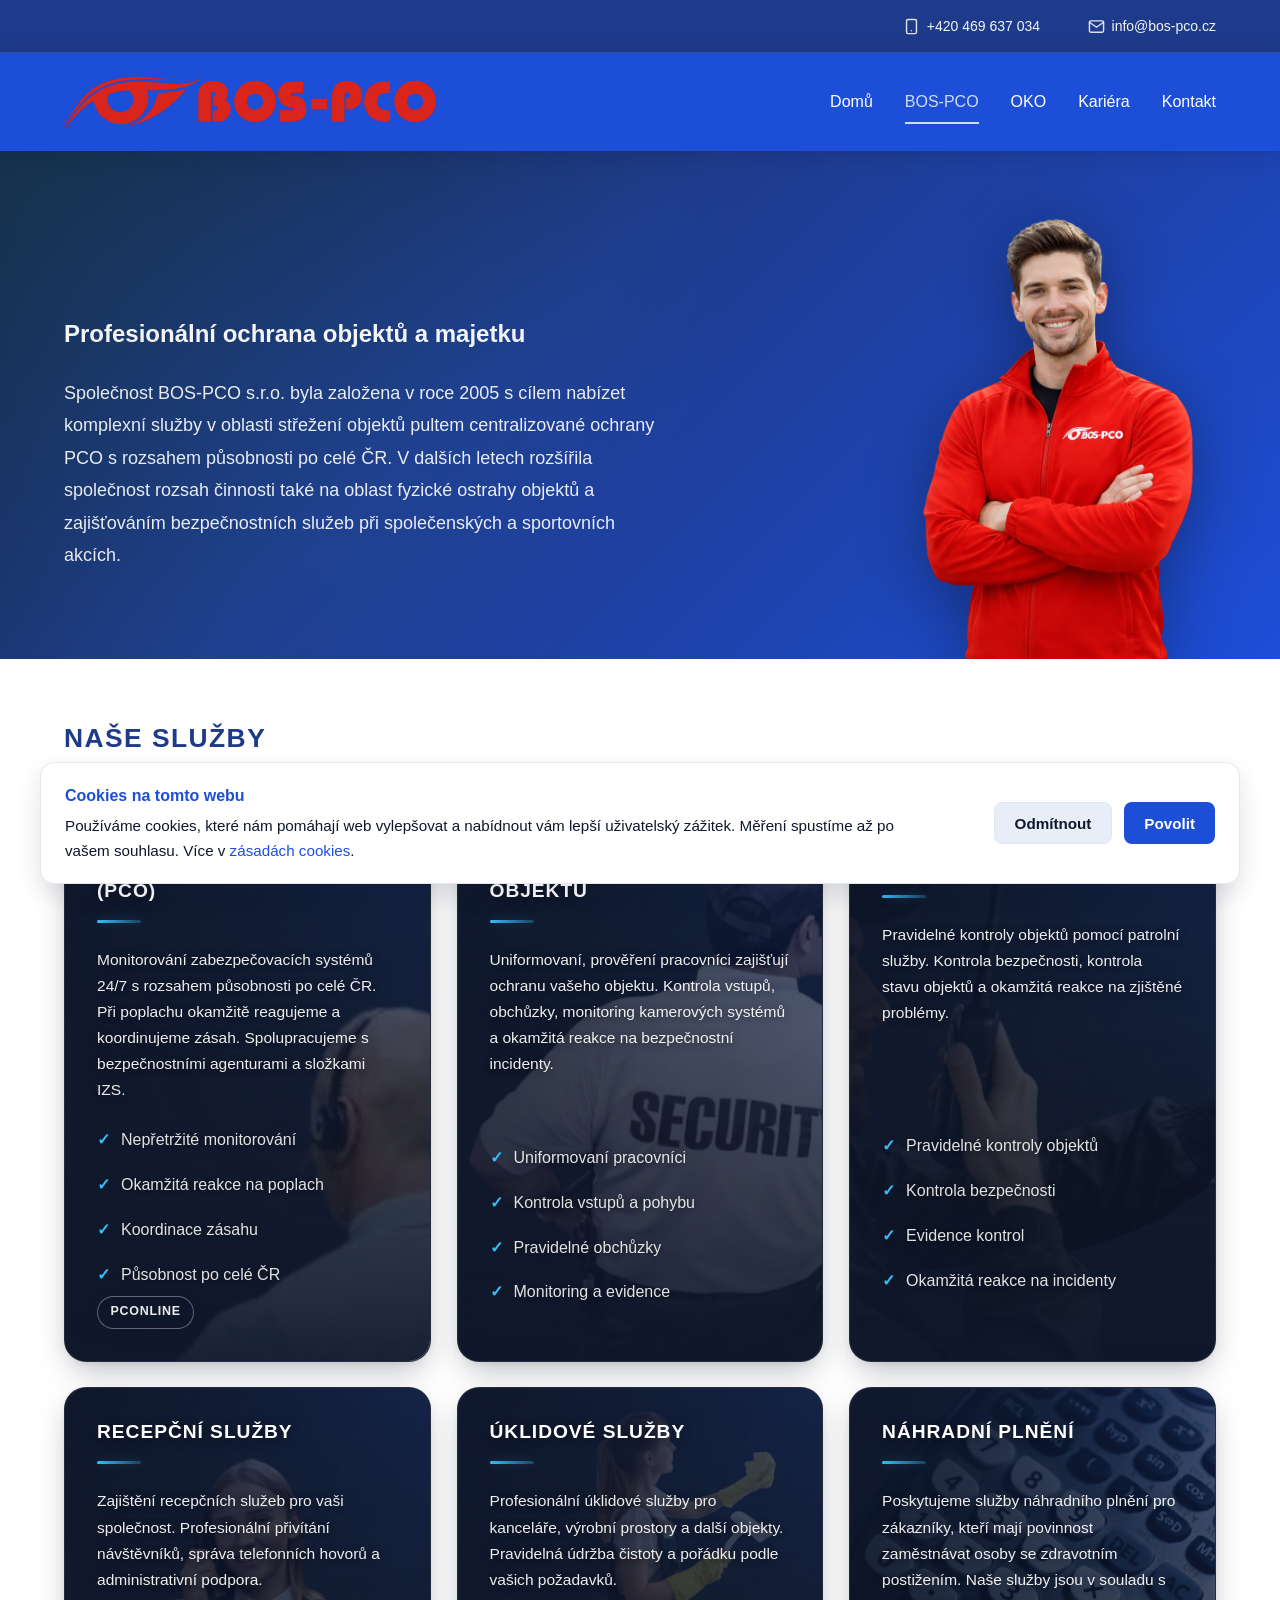
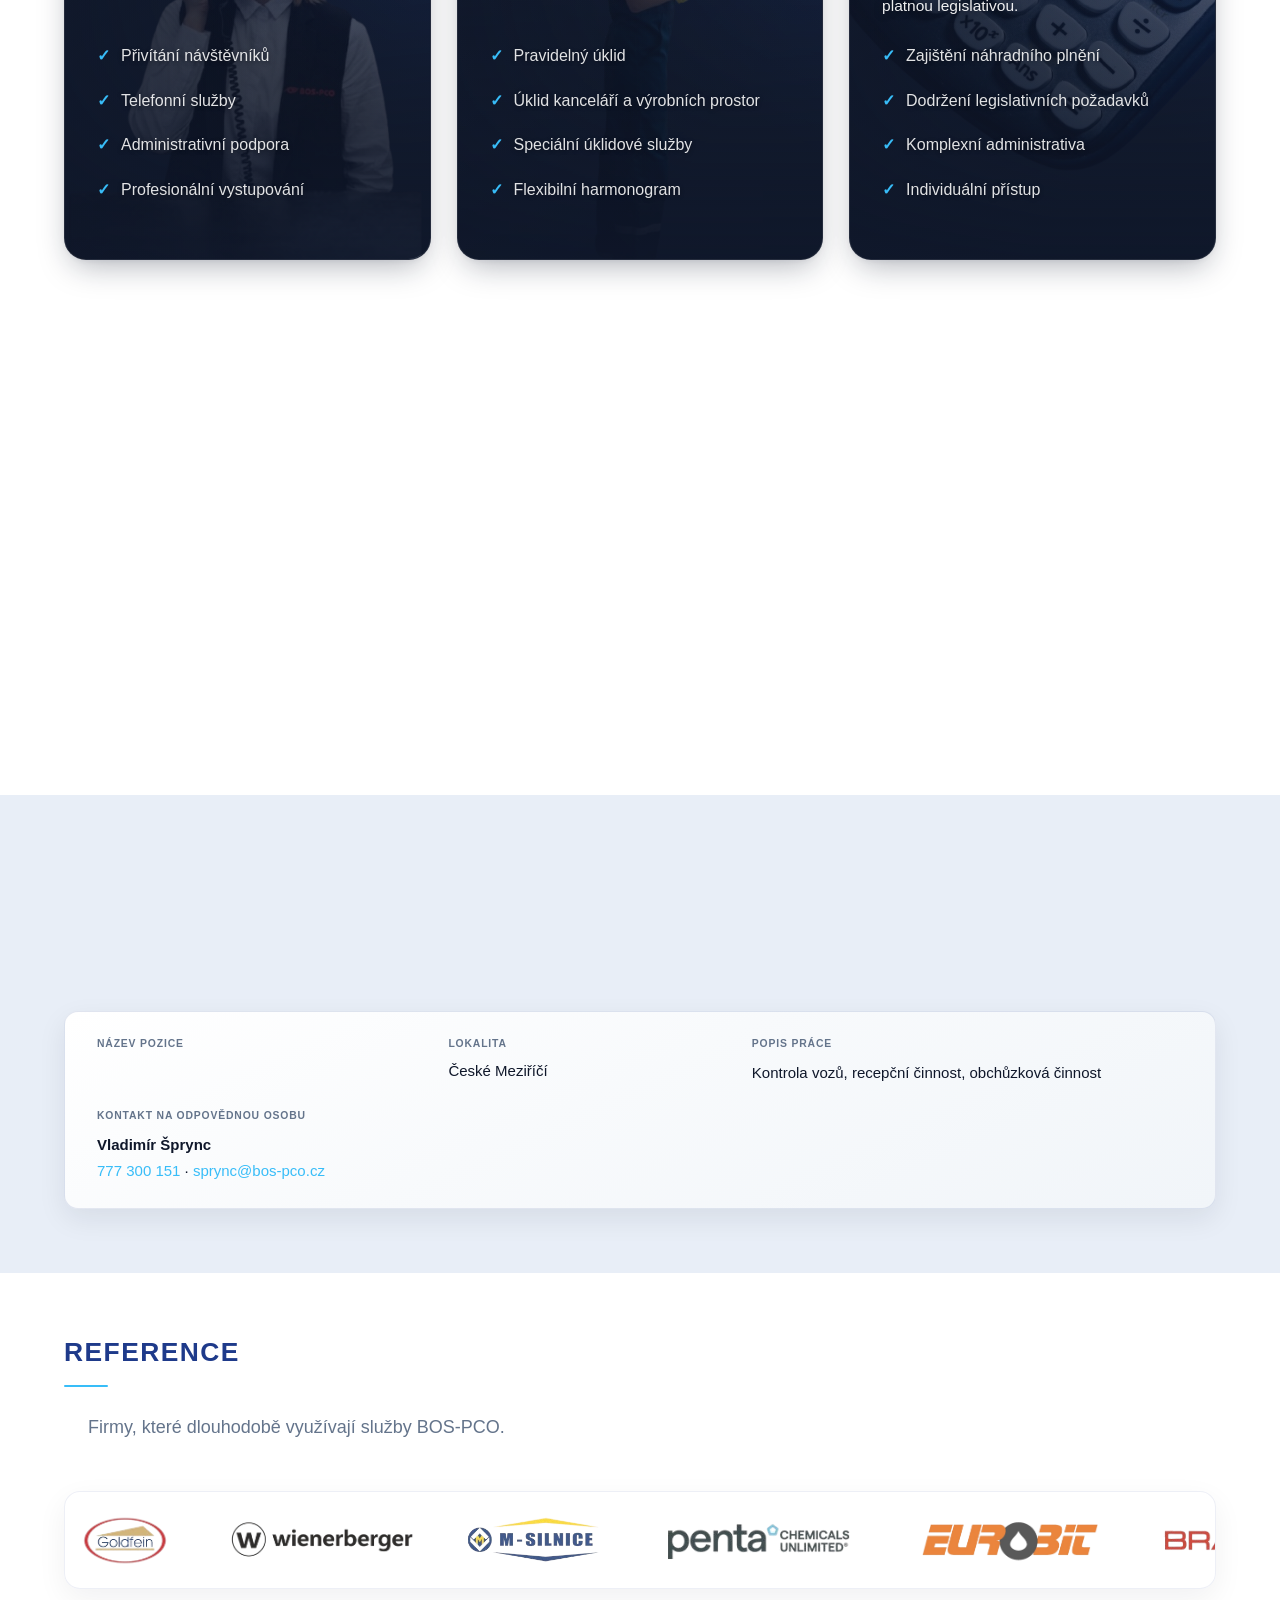
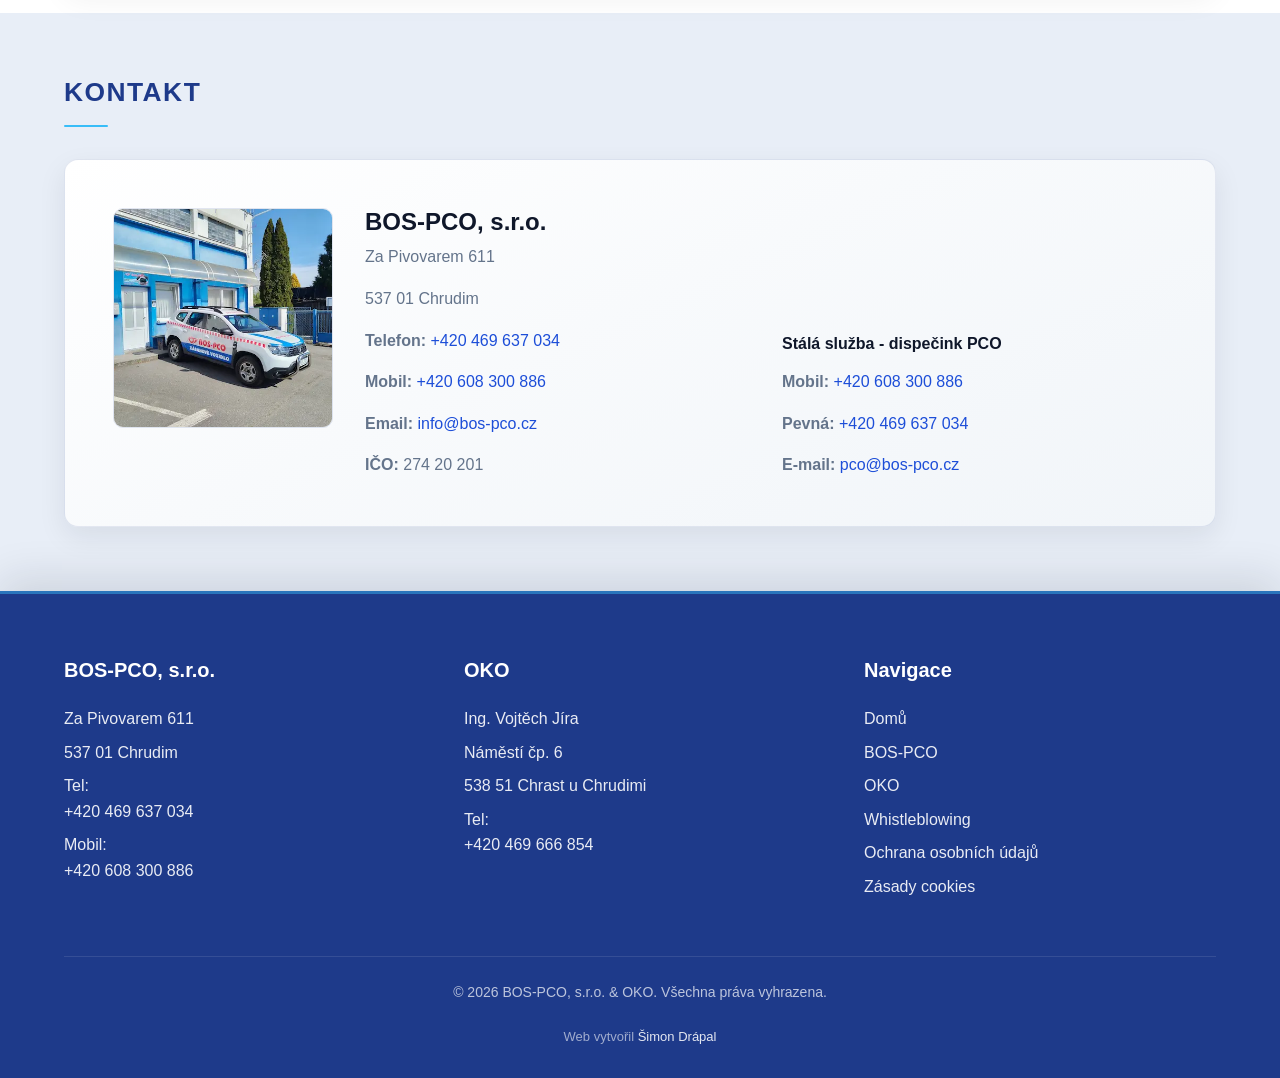
==== commit 4162d80c: "cookies a analytika nastavení" ====
--- a/bos-pco.html
+++ b/bos-pco.html
@@ -1,6 +1,13 @@
 <!DOCTYPE html>
 <html lang="cs" id="top">
 <head>
+    <!-- Google tag (gtag.js) -->
+    <script src="js/gtag-init.js"></script>
+    <script async src="https://www.googletagmanager.com/gtag/js?id=G-GHN6P1M2K1"></script>
+    <script>
+      gtag('js', new Date());
+      gtag('config', 'G-GHN6P1M2K1');
+    </script>
     <meta charset="UTF-8">
     <meta name="viewport" content="width=device-width, initial-scale=1.0">
     <meta name="description" content="BOS-PCO, s.r.o. – pult centrální ochrany (PCO) s působností po celé ČR, fyzická ostraha objektů, recepční a patrolní služby, úklid, náhradní plnění. Chrudim a okolí.">
@@ -133,8 +140,8 @@
                             a sportovních akcích.
                         </p>
                     </div>
-                    <div class="hero-bos-portrait" aria-hidden="true">
-                        <img src="img/bos_pco_hero.png" alt="" class="hero-bos-portrait__img" width="640" height="800" decoding="async">
+                    <div class="hero-visual">
+                        <img src="img/bos_pco_hero.png" alt="" class="hero-visual__img hero-bos-portrait__img" width="640" height="800" decoding="async">
                     </div>
                 </div>
             </div>
@@ -336,45 +343,12 @@
                 </div>
             </div>
         </section>
-
-        <!-- <section class="work-photos-section" id="zakazky">
-            <div class="container">
-                <h2>Fotky ze zakázek</h2>
-                <div class="work-photos-grid">
-                    <article class="feature-card work-photo-card work-photo-card--a">
-                        <img src="img/images.jpg" alt="Zakázka – ukázka 1" loading="lazy" decoding="async">
-                    </article>
-                    <article class="feature-card work-photo-card work-photo-card--b">
-                        <img src="img/images.jpg" alt="Zakázka – ukázka 2" loading="lazy" decoding="async">
-                    </article>
-                    <article class="feature-card work-photo-card work-photo-card--c">
-                        <img src="img/images.jpg" alt="Zakázka – ukázka 3" loading="lazy" decoding="async">
-                    </article>
-                    <article class="feature-card work-photo-card work-photo-card--d">
-                        <img src="img/images.jpg" alt="Zakázka – ukázka 4" loading="lazy" decoding="async">
-                    </article>
-                    <article class="feature-card work-photo-card work-photo-card--e">
-                        <img src="img/images.jpg" alt="Zakázka – ukázka 5" loading="lazy" decoding="async">
-                    </article>
-                    <article class="feature-card work-photo-card work-photo-card--f">
-                        <img src="img/images.jpg" alt="Zakázka – ukázka 6" loading="lazy" decoding="async">
-                    </article>
-                    <article class="feature-card work-photo-card work-photo-card--g">
-                        <img src="img/images.jpg" alt="Zakázka – ukázka 7" loading="lazy" decoding="async">
-                    </article>
-                    <article class="feature-card work-photo-card work-photo-card--h">
-                        <img src="img/images.jpg" alt="Zakázka – ukázka 8" loading="lazy" decoding="async">
-                    </article>
-                </div>
-            </div>
-        </section> -->
-
         <section class="contact-section">
             <div class="container">
                 <h2>Kontakt</h2>
                 <div class="contact-grid">
                     <div class="contact-card contact-card--with-photo">
-                        <img src="img/bos_pco_adresa.JPG" alt="Sídlo společnosti BOS-PCO, s.r.o." class="contact-card__photo" loading="lazy" decoding="async">
+                        <img src="img/bos_pco_adresa.webp" alt="Sídlo společnosti BOS-PCO, s.r.o." class="contact-card__photo" loading="lazy" decoding="async">
                         <div class="contact-card__content">
                             <h3>BOS-PCO, s.r.o.</h3>
                             <p>Za Pivovarem 611</p>
@@ -420,6 +394,7 @@
                     <a href="oko.html">OKO</a>
                     <a href="whistleblowing.html">Whistleblowing</a>
                     <a href="ochrana-osobnich-udaju.html">Ochrana osobních údajů</a>
+                    <a href="cookies.html">Zásady cookies</a>
                 </div>
             </div>
             <div class="footer-bottom">
@@ -429,6 +404,7 @@
         </div>
     </footer>
 
+    <script src="js/cookies.js"></script>
     <script src="js/main.js"></script>
 </body>
 </html>
--- a/css/style.css
+++ b/css/style.css
@@ -650,64 +650,62 @@
         linear-gradient(135deg, #0f172a 0%, var(--color-primary-dark) 40%, var(--color-primary) 100%);
 }
 
-/* BOS-PCO: portrét vpravo, větší, celá fotka (contain), přilepený ke spodu; svisle neusekávat u horní hrany */
-.hero-bos--with-portrait.hero--with-visual.page-hero,
-.hero-bos--with-portrait.page-hero {
-    overflow-x: hidden;
-    overflow-y: visible;
-    padding-top: var(--spacing-xl);
-    padding-bottom: 0;
-}
-
-.hero-bos--with-portrait .hero-layout {
-    align-items: end;
-    grid-template-columns: minmax(0, 1fr) minmax(240px, 38%);
-}
-
-.hero-bos--with-portrait .hero-copy {
-    /* Mezera pod textem vlevo; sekce sama nemá spodní padding – fotka sedí na spodní hranu hero */
-    padding-bottom: var(--spacing-2xl);
-}
-
-.hero-bos-portrait {
-    align-self: end;
-    justify-self: end;
-    width: 100%;
-    max-width: 320px;
-    margin-bottom: 0;
-    /* Může růst směrem nahoru ke spodnímu okraji hlavičky / horní hraně hero */
-    margin-top: clamp(-2.5rem, -3vh, 0);
-    display: flex;
-    align-items: flex-end;
-    justify-content: center;
-    pointer-events: none;
-    line-height: 0;
-    flex-shrink: 0;
-}
-
-.hero-bos-portrait__img {
-    width: 100%;
-    height: auto;
-    max-height: min(52vh, 460px);
-    object-fit: contain;
-    object-position: center bottom;
-    display: block;
-    filter: drop-shadow(0 14px 32px rgba(0, 0, 0, 0.35));
+/* BOS-PCO: portrét vpravo na desktopu; na mobilu stejné skládání jako OKO hero */
+.hero-bos--with-portrait .hero-bos-portrait__img {
+    animation: none;
+}
+
+@media (min-width: 961px) {
+    .hero-bos--with-portrait.hero--with-visual.page-hero,
+    .hero-bos--with-portrait.page-hero {
+        overflow-x: hidden;
+        overflow-y: visible;
+        padding-top: var(--spacing-xl);
+        padding-bottom: 0;
+    }
+
+    .hero-bos--with-portrait .hero-layout {
+        align-items: end;
+        grid-template-columns: minmax(0, 1fr) minmax(240px, 38%);
+    }
+
+    .hero-bos--with-portrait .hero-copy {
+        /* Mezera pod textem vlevo; sekce sama nemá spodní padding – fotka sedí na spodní hranu hero */
+        padding-bottom: var(--spacing-2xl);
+    }
+
+    .hero-bos--with-portrait .hero-visual {
+        align-self: end;
+        justify-self: end;
+        width: 100%;
+        max-width: 320px;
+        margin: clamp(-2.5rem, -3vh, 0) 0 0;
+        padding: 0;
+        align-items: flex-end;
+        line-height: 0;
+    }
+
+    .hero-bos--with-portrait .hero-bos-portrait__img {
+        max-height: min(52vh, 460px);
+        object-position: center bottom;
+        filter: drop-shadow(0 14px 32px rgba(0, 0, 0, 0.35));
+    }
 }
 
 @media (max-width: 960px) {
-    .hero-bos-portrait {
-        max-width: min(300px, 92vw);
-        justify-self: center;
-        margin-top: var(--spacing-sm);
-    }
-
-    .hero-bos-portrait__img {
-        max-height: min(46vh, 400px);
+    .hero-bos--with-portrait.hero--with-visual.page-hero,
+    .hero-bos--with-portrait.page-hero {
+        padding-bottom: 0;
+        overflow-x: hidden;
+    }
+
+    .hero-bos--with-portrait .hero-layout {
+        gap: var(--spacing-md);
+        align-items: center;
     }
 
     .hero-bos--with-portrait .hero-copy {
-        padding-bottom: 0;
+        padding-bottom: var(--spacing-lg);
         text-align: center;
     }
 
@@ -719,6 +717,24 @@
 
     .hero-bos--with-portrait .page-intro {
         max-width: 36rem;
+    }
+
+    .hero-bos--with-portrait .hero-visual {
+        width: 100%;
+        max-width: min(320px, 92vw);
+        margin: 0 auto;
+        padding: 0;
+        align-items: flex-end;
+        line-height: 0;
+    }
+
+    .hero-bos--with-portrait .hero-bos-portrait__img {
+        display: block;
+        width: 100%;
+        max-height: min(46vh, 400px);
+        object-fit: contain;
+        object-position: center bottom;
+        filter: drop-shadow(0 14px 32px rgba(0, 0, 0, 0.35));
     }
 }
 
@@ -2111,8 +2127,9 @@
     grid-template-columns: 1fr;
 }
 
-/* Kotva "Kariéra" na BOS-PCO: sekce se otevře o trochu níž pod sticky headerem */
-.page-bos-pco #volna-mista {
+/* Kotva "Kariéra": sekce se otevře o trochu níž pod sticky headerem */
+.page-bos-pco #volna-mista,
+.page-oko #volna-mista {
     scroll-margin-top: 7.5rem;
 }
 
@@ -3673,3 +3690,158 @@
         font-size: 1.25rem;
     }
 }
+
+/* ============================================
+   Cookie consent banner & cookies page
+   ============================================ */
+.cookie-consent {
+    position: fixed;
+    left: 0;
+    right: 0;
+    bottom: 0;
+    z-index: 1100;
+    padding: var(--spacing-sm);
+    transform: translateY(100%);
+    transition: transform 0.35s ease;
+    pointer-events: none;
+}
+
+.cookie-consent--visible {
+    transform: translateY(0);
+    pointer-events: auto;
+}
+
+.cookie-consent__inner {
+    max-width: var(--max-width);
+    margin: 0 auto;
+    padding: 1.25rem 1.5rem;
+    background: var(--color-bg);
+    border-radius: var(--border-radius);
+    box-shadow: var(--shadow-lg);
+    border: 1px solid var(--color-border);
+    display: flex;
+    flex-wrap: wrap;
+    align-items: center;
+    justify-content: space-between;
+    gap: 1.25rem;
+}
+
+.cookie-consent__title {
+    font-weight: 700;
+    color: var(--color-primary);
+    margin-bottom: 0.35rem;
+}
+
+.cookie-consent__desc {
+    color: var(--color-text);
+    font-size: 0.95rem;
+    max-width: 52rem;
+    margin-bottom: 0;
+}
+
+.cookie-consent__desc a {
+    color: var(--color-primary);
+}
+
+.cookie-consent__actions {
+    display: flex;
+    flex-wrap: wrap;
+    gap: 0.75rem;
+    flex-shrink: 0;
+}
+
+.cookie-consent__btn {
+    padding: 0.7rem 1.25rem;
+    border-radius: 8px;
+    border: none;
+    font-size: 0.95rem;
+    font-weight: 600;
+    cursor: pointer;
+    transition: background-color 0.2s, transform 0.2s;
+    font-family: inherit;
+}
+
+.cookie-consent__btn--accept {
+    background-color: var(--color-primary);
+    color: #fff;
+}
+
+.cookie-consent__btn--accept:hover {
+    background-color: var(--color-primary-dark);
+    transform: translateY(-1px);
+}
+
+.cookie-consent__btn--reject {
+    background-color: var(--color-bg-light);
+    color: var(--color-text);
+    border: 1px solid var(--color-border);
+}
+
+.cookie-consent__btn--reject:hover {
+    background-color: #e2e8f0;
+}
+
+.cookies-content {
+    padding-bottom: var(--spacing-2xl);
+}
+
+.cookies-block {
+    margin-bottom: var(--spacing-lg);
+    padding: var(--spacing-md);
+    background-color: var(--color-bg-light);
+    border-radius: var(--border-radius);
+    border-left: 4px solid var(--color-primary);
+}
+
+.cookies-block h2 {
+    color: var(--color-primary);
+    font-size: 1.25rem;
+    margin-bottom: 0.75rem;
+}
+
+.cookies-block p {
+    color: var(--color-text);
+    margin-bottom: 0.75rem;
+}
+
+.cookies-block p:last-child {
+    margin-bottom: 0;
+}
+
+.cookies-block code {
+    font-size: 0.9em;
+    background: var(--color-bg);
+    padding: 0.1rem 0.35rem;
+    border-radius: 3px;
+}
+
+.cookies-preferences {
+    background-color: var(--color-bg);
+    border: 1px solid var(--color-border);
+}
+
+.cookies-status {
+    font-weight: 600;
+    margin-bottom: var(--spacing-sm);
+}
+
+.cookies-preferences__actions {
+    display: flex;
+    flex-wrap: wrap;
+    gap: 0.75rem;
+}
+
+@media (max-width: 768px) {
+    .cookie-consent__inner {
+        flex-direction: column;
+        align-items: stretch;
+    }
+
+    .cookie-consent__actions {
+        width: 100%;
+    }
+
+    .cookie-consent__btn {
+        flex: 1 1 auto;
+    }
+}
